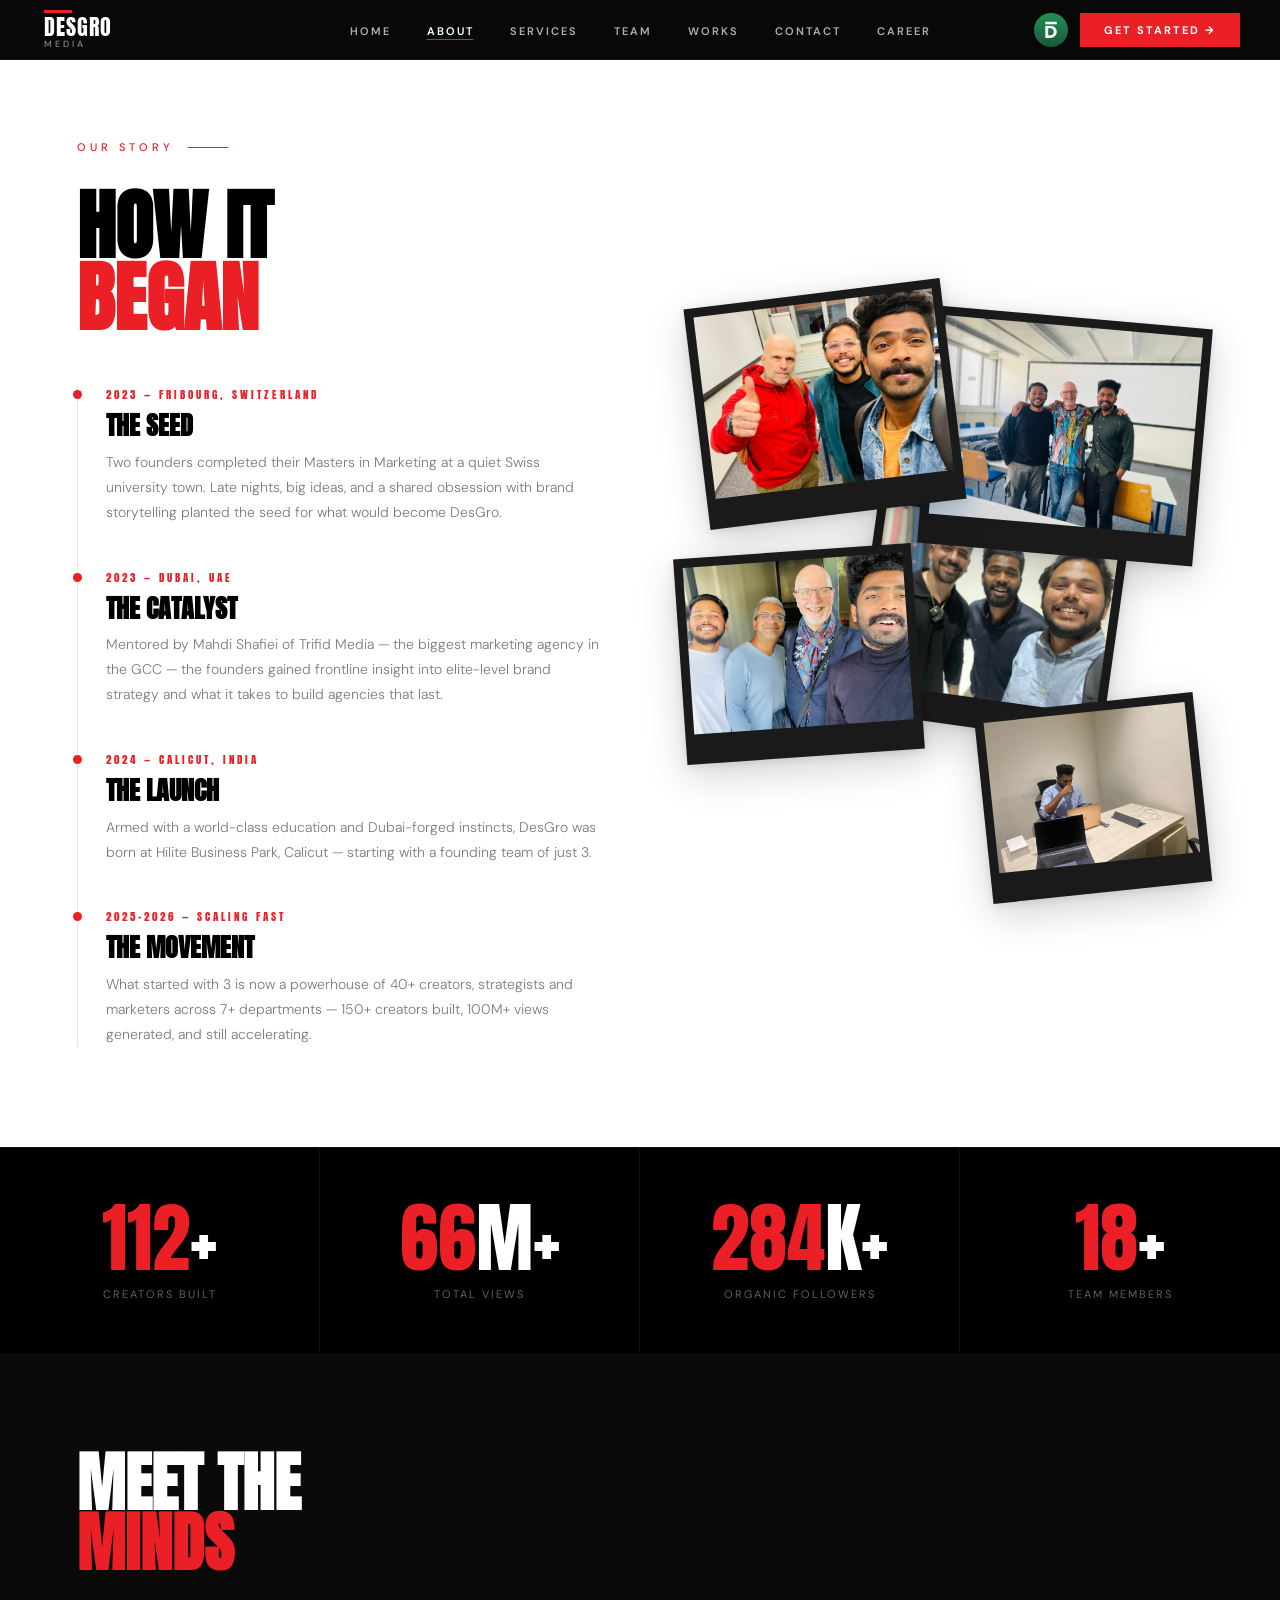
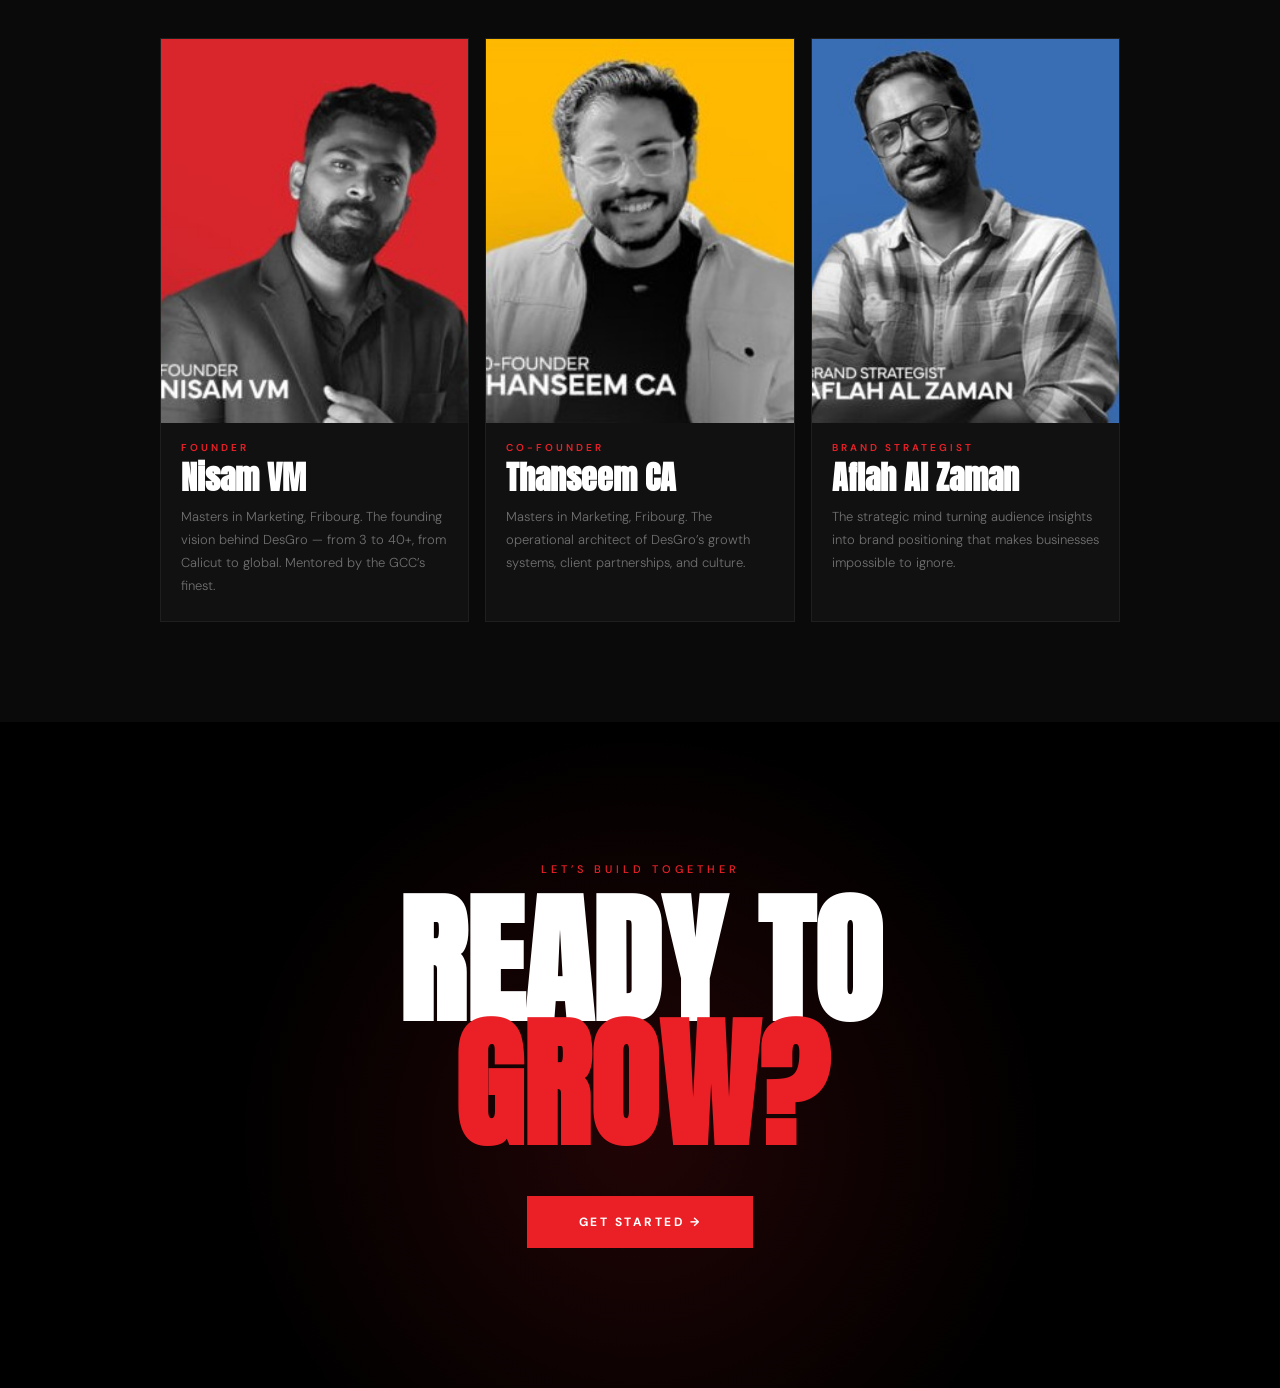
==== about.html @ d34b97e5 "Clean URLs: enable cleanUrls + update all nav links vercel.json: cleanUrls:true so /about, /careers," ====
﻿<!DOCTYPE html>
<html lang="en">
<head>
  <meta charset="UTF-8">
  <meta name="viewport" content="width=device-width, initial-scale=1.0, viewport-fit=cover">
  <meta name="theme-color" content="#000000">
  <title>About &mdash; Desgro Media</title>
  <link rel="icon" type="image/jpeg" href="image assets/desgrologo.jpg">
  <link rel="apple-touch-icon" href="image assets/desgrologo.jpg">
  <meta name="description" content="From a university town in Switzerland to 40+ creatives redefining brands across the globe.">
  <link rel="preload" href="fonts/Anton-Regular.woff2" as="font" type="font/woff2" crossorigin>
  <link rel="stylesheet" href="style.css">
  <style>

    .about-page { overflow-x: hidden; }

    /* ── STORY (first section, white background) ── */
    .ab-story {
      background: #fff;
      padding: calc(var(--nav-h) + 80px) 6% 100px;
      display: grid;
      grid-template-columns: 1fr 1fr;
      gap: 80px;
      align-items: center;
      min-height: 100vh;
    }

    .ab-story-label {
      font-family: var(--font-body); font-size: 11px; font-weight: 500;
      letter-spacing: 4px; color: var(--red); text-transform: uppercase;
      margin-bottom: 36px; display: flex; align-items: center; gap: 14px;
    }
    .ab-story-label::after { content: ''; display: block; width: 40px; height: 1px; background: var(--red); }

    .ab-story-heading {
      font-family: var(--font-display);
      font-size: clamp(44px, 6vw, 84px);
      line-height: 0.94; color: #000;
      margin-bottom: 52px;
    }
    .ab-story-heading em { color: var(--red); font-style: normal; }

    /* Milestones — dark text on white */
    .ab-milestone {
      border-left: 1px solid rgba(0,0,0,0.1);
      padding: 0 0 44px 28px; position: relative;
      opacity: 0; transform: translateX(-30px);
      transition: opacity 0.6s ease, transform 0.6s cubic-bezier(0.16,1,0.3,1);
    }
    .ab-milestone.visible { opacity: 1; transform: translateX(0); }
    .ab-milestone:last-child { padding-bottom: 0; }
    .ab-milestone::before {
      content: ''; position: absolute; left: -5px; top: 4px;
      width: 9px; height: 9px; border-radius: 50%; background: var(--red);
    }
    .ab-milestone-year {
      font-family: var(--font-display); font-size: 11px;
      letter-spacing: 3px; color: var(--red);
      margin-bottom: 8px; display: block;
    }
    .ab-milestone h3 {
      font-family: var(--font-display); font-size: clamp(18px, 2.2vw, 26px);
      color: #000; line-height: 1.1; margin-bottom: 10px;
    }
    .ab-milestone p {
      font-family: var(--font-body); font-size: 14px; font-weight: 300;
      color: rgba(0,0,0,0.52); line-height: 1.78;
    }

    /* Scattered photos — dark frames on white bg */
    .ab-hero-right { position: relative; height: 600px; z-index: 2; }
    .ab-photo {
      position: absolute;
      background: #1a1a1a; /* dark frame — contrasts against white section */
      padding: 9px 9px 30px;
      box-shadow: 0 12px 40px rgba(0,0,0,0.18), 0 2px 8px rgba(0,0,0,0.1);
      opacity: 0; transition: box-shadow 0.4s ease, opacity 0.6s ease; cursor: default;
    }
    .ab-photo.in { opacity: 1; }
    .ab-photo:hover { box-shadow: 0 24px 60px rgba(0,0,0,0.28); z-index: 10 !important; }
    .ab-photo img { display: block; width: 100%; height: 100%; object-fit: cover; }
    .ab-p1 { width: 258px; height: 222px; top: 0;    left: 3%;  rotate: -7deg; z-index: 5; }
    .ab-p2 { width: 276px; height: 238px; top: 4%;  right: 0;  rotate:  5deg; z-index: 4; }
    .ab-p3 { width: 238px; height: 206px; top: 43%; left: 0;   rotate: -4deg; z-index: 6; }
    .ab-p4 { width: 254px; height: 220px; top: 36%; left: 35%; rotate:  8deg; z-index: 3; }
    .ab-p5 { width: 220px; height: 190px; bottom: 0; right: 0;  rotate: -6deg; z-index: 5; }

    /* STATS */
    .ab-stats {
      background: #000; display: grid;
      grid-template-columns: repeat(4, 1fr);
      border-top: 1px solid rgba(255,255,255,0.06);
    }
    .ab-stat {
      padding: 52px 32px; text-align: center;
      border-right: 1px solid rgba(255,255,255,0.06);
      opacity: 0; transform: translateY(24px);
      transition: opacity 0.6s ease, transform 0.6s ease;
    }
    .ab-stat:last-child { border-right: none; }
    .ab-stat.visible { opacity: 1; transform: translateY(0); }
    .ab-stat-num { font-family: var(--font-display); font-size: clamp(48px, 6vw, 80px); line-height: 1; color: var(--white); display: block; }
    .ab-stat-val { color: var(--red); }
    .ab-stat-lbl { display: block; font-family: var(--font-body); font-size: 11px; font-weight: 400; letter-spacing: 2px; color: rgba(255,255,255,0.38); text-transform: uppercase; margin-top: 10px; }

    /* FOUNDERS */
    .ab-founders { background: #0a0a0a; padding: 100px 6%; }
    .ab-section-header {
      display: flex; align-items: flex-start;
      justify-content: flex-start; margin-bottom: 64px;
    }
    .ab-section-label-sm {
      font-family: var(--font-body); font-size: 11px; font-weight: 500;
      letter-spacing: 4px; color: var(--red); text-transform: uppercase;
      display: flex; align-items: center; gap: 14px;
    }
    .ab-section-label-sm::before { content: ''; display: block; width: 36px; height: 1px; background: var(--red); }
    .ab-founders-heading {
      font-family: var(--font-display); font-size: clamp(36px, 5vw, 72px);
      color: var(--white); line-height: 0.95;
      opacity: 0; transform: translateY(30px);
      transition: opacity 0.7s ease, transform 0.7s ease;
    }
    .ab-founders-heading.visible { opacity: 1; transform: translateY(0); }
    .ab-founders-heading em { color: var(--red); font-style: normal; display: block; }

    .ab-founders-grid {
      display: grid;
      grid-template-columns: repeat(3, 1fr);
      gap: 16px;
      max-width: 960px;
      margin: 0 auto;
    }

    .ab-founder {
      background: #111; border: 1px solid rgba(255,255,255,0.06); overflow: hidden;
      opacity: 0; transform: translateY(40px);
      transition: opacity 0.7s ease, transform 0.7s cubic-bezier(0.16,1,0.3,1), border-color 0.3s ease;
    }
    .ab-founder.visible { opacity: 1; transform: translateY(0); }
    .ab-founder:hover { border-color: rgba(235,32,39,0.28); }

    .ab-founder-img { width: 100%; aspect-ratio: 4 / 5; overflow: hidden; }
    .ab-founder-img img {
      width: 100%; height: 100%; object-fit: cover; object-position: center top; display: block;
      transition: transform 0.5s cubic-bezier(0.16,1,0.3,1);
    }
    .ab-founder:hover .ab-founder-img img { transform: scale(1.12); }

    .ab-founder-info { padding: 18px 20px 24px; }
    .ab-founder-role { font-family: var(--font-body); font-size: 10px; font-weight: 600; letter-spacing: 3px; color: var(--red); text-transform: uppercase; display: block; margin-bottom: 8px; }
    .ab-founder-name { font-family: var(--font-display); font-size: clamp(22px, 2.5vw, 32px); color: var(--white); line-height: 1; margin-bottom: 12px; }
    .ab-founder-bio { font-family: var(--font-body); font-size: 13px; font-weight: 300; color: rgba(255,255,255,0.4); line-height: 1.75; }

    /* CTA */
    .ab-cta { background: #000; padding: 140px 6%; text-align: center; position: relative; overflow: hidden; }
    .ab-cta::before {
      content: ''; position: absolute; bottom: -30%; left: 50%;
      transform: translateX(-50%); width: 80vw; height: 80vw;
      max-width: 900px; max-height: 900px; border-radius: 50%;
      background: radial-gradient(circle, rgba(235,32,39,0.14) 0%, transparent 65%);
      pointer-events: none;
    }
    .ab-cta-lbl { font-family: var(--font-body); font-size: 11px; font-weight: 500; letter-spacing: 4px; color: var(--red); text-transform: uppercase; margin-bottom: 24px; opacity: 0; transition: opacity 0.7s ease; }
    .ab-cta-lbl.visible { opacity: 1; }
    .ab-cta-title { font-family: var(--font-display); font-size: clamp(56px, 11vw, 150px); line-height: 0.88; color: var(--white); position: relative; z-index: 1; margin-bottom: 48px; opacity: 0; transform: translateY(50px); transition: opacity 0.8s ease 0.15s, transform 0.8s cubic-bezier(0.16,1,0.3,1) 0.15s; }
    .ab-cta-title.visible { opacity: 1; transform: translateY(0); }
    .ab-cta-title em { color: var(--red); font-style: normal; display: block; }
    .ab-cta-btn { display: inline-block; background: var(--red); color: var(--white); font-family: var(--font-body); font-size: 12px; font-weight: 700; letter-spacing: 2.5px; text-transform: uppercase; text-decoration: none; padding: 18px 52px; position: relative; z-index: 1; opacity: 0; transform: translateY(20px); transition: opacity 0.7s ease 0.35s, transform 0.7s ease 0.35s, background 0.2s; }
    .ab-cta-btn.visible { opacity: 1; transform: translateY(0); }
    .ab-cta-btn:hover { background: #c0181e; }

    /* RESPONSIVE */
    @media (max-width: 900px) {
      /* Story stacks: milestones on top, photos below */
      .ab-story { grid-template-columns: 1fr; gap: 52px; padding-top: calc(var(--nav-h) + 48px); padding-bottom: 72px; }
      .ab-hero-right { height: 340px; }
      .ab-p1 { width: 160px; height: 138px; }
      .ab-p2 { width: 170px; height: 150px; }
      .ab-p3 { width: 148px; height: 128px; }
      .ab-p4 { width: 162px; height: 140px; }
      .ab-p5 { width: 140px; height: 122px; }
      .ab-stats { grid-template-columns: repeat(2, 1fr); }
      .ab-stat:nth-child(2), .ab-stat:nth-child(4) { border-right: none; }
      .ab-founders-grid { grid-template-columns: 1fr 1fr; max-width: 100%; }
      .ab-section-header { flex-direction: column; align-items: flex-start; gap: 20px; }
      .ab-stat { padding: 36px 20px; }
      .ab-founders { padding: 72px 5%; }
    }
    @media (max-width: 600px) {
      .ab-hero-right { height: 230px; }
      .ab-p1 { width: 116px; height: 100px; top: 0;    left: 4%;  }
      .ab-p2 { width: 126px; height: 110px; top: 5%;   right: 2%; }
      .ab-p3 { width: 108px; height: 94px;  top: 42%;  left: 0;   }
      .ab-p4 { width: 118px; height: 102px; top: 38%;  left: 34%; }
      .ab-p5 { width: 100px; height: 88px;  bottom: 0; right: 1%; }
      .ab-founders-grid { grid-template-columns: 1fr; }
      .ab-stats { grid-template-columns: 1fr 1fr; }
      .ab-cta-title { font-size: clamp(44px, 14vw, 80px); }
    }
    @media (max-width: 380px) {
      .ab-hero-right { height: 200px; }
      .ab-p1 { width: 100px; height: 86px; }
      .ab-p2 { width: 108px; height: 94px; }
      .ab-p3 { width: 94px;  height: 82px; }
      .ab-p4 { width: 102px; height: 88px; }
      .ab-p5 { width: 88px;  height: 76px; }
    }

  </style>
</head>
<body class="about-page">

  <!-- NAV -->
  <nav id="navbar">
    <div class="nav-logo" style="cursor:pointer;" onclick="window.location.href=window.location.origin+'/'">
      <div class="logo-mark">
        <div class="logo-bar"></div>
        <span class="logo-text-desgro">DESGRO</span>
        <span class="logo-text-media">MEDIA</span>
      </div>
    </div>
    <ul class="nav-links">
      <li><a href="/">HOME</a></li>
      <li><a href="/about" class="nav-active">ABOUT</a></li>
      <li><a href="/#services">SERVICES</a></li>
      <li><a href="/#team">TEAM</a></li>
      <li><a href="/#works">WORKS</a></li>
      <li><a href="/#contact">CONTACT</a></li>
      <li><a href="/careers">CAREER</a></li>
    </ul>
    <div class="nav-right">
      <a href="https://www.instagram.com/demand.school?utm_source=ig_web_button_share_sheet&igsh=ZDNlZDc0MzIxNw==" target="_blank" rel="noopener" class="nav-circle-btn" aria-label="Demand School">
        <img src="image assets/demandlogo.jpg" alt="Demand School">
      </a>
      <a href="https://erp.desgromedia.com/apply/" class="btn-get-started" target="_blank" rel="noopener">GET STARTED &rarr;</a>
      <button class="nav-hamburger" id="navHamburger" aria-label="Open menu">
        <span></span><span></span><span></span>
      </button>
    </div>
  </nav>

  <div class="mobile-nav" id="mobileNav" aria-hidden="true">
    <button class="mobile-nav-close" id="mobileNavClose" aria-label="Close menu"></button>
    <ul>
      <li><a href="/">HOME</a></li>
      <li><a href="/about">ABOUT</a></li>
      <li><a href="/#services">SERVICES</a></li>
      <li><a href="/#team">TEAM</a></li>
      <li><a href="/#works">WORKS</a></li>
      <li><a href="/#contact">CONTACT</a></li>
      <li><a href="/careers">CAREER</a></li>
    </ul>
    <a href="https://erp.desgromedia.com/apply/" class="btn-get-started mobile-nav-cta" target="_blank" rel="noopener">GET STARTED &rarr;</a>
  </div>

  <!-- STORY TIMELINE (first section) -->
  <section class="ab-story">
    <!-- LEFT: timeline milestones -->
    <div class="ab-story-left">
      <div class="ab-story-label">Our Story</div>
      <h2 class="ab-story-heading">HOW IT<br><em>BEGAN</em></h2>
      <div class="ab-milestone" data-reveal>
        <span class="ab-milestone-year">2023 &mdash; FRIBOURG, SWITZERLAND</span>
        <h3>THE SEED</h3>
        <p>Two founders completed their Masters in Marketing at a quiet Swiss university town. Late nights, big ideas, and a shared obsession with brand storytelling planted the seed for what would become DesGro.</p>
      </div>
      <div class="ab-milestone" data-reveal data-delay="120">
        <span class="ab-milestone-year">2023 &mdash; DUBAI, UAE</span>
        <h3>THE CATALYST</h3>
        <p>Mentored by Mahdi Shafiei of Trifid Media &mdash; the biggest marketing agency in the GCC &mdash; the founders gained frontline insight into elite-level brand strategy and what it takes to build agencies that last.</p>
      </div>
      <div class="ab-milestone" data-reveal data-delay="240">
        <span class="ab-milestone-year">2024 &mdash; CALICUT, INDIA</span>
        <h3>THE LAUNCH</h3>
        <p>Armed with a world-class education and Dubai-forged instincts, DesGro was born at Hilite Business Park, Calicut &mdash; starting with a founding team of just 3.</p>
      </div>
      <div class="ab-milestone" data-reveal data-delay="360">
        <span class="ab-milestone-year">2025&ndash;2026 &mdash; SCALING FAST</span>
        <h3>THE MOVEMENT</h3>
        <p>What started with 3 is now a powerhouse of 40+ creators, strategists and marketers across 7+ departments &mdash; 150+ creators built, 100M+ views generated, and still accelerating.</p>
      </div>
    </div>

    <!-- RIGHT: scattered polaroid photos -->
    <div class="ab-hero-right">
      <div class="ab-photo ab-p1"><img src="image assets/about1.jpg" alt="" loading="eager"></div>
      <div class="ab-photo ab-p2"><img src="image assets/about2.jpg" alt="" loading="eager"></div>
      <div class="ab-photo ab-p3"><img src="image assets/about3.jpg" alt="" loading="eager"></div>
      <div class="ab-photo ab-p4"><img src="image assets/about4.jpg" alt="" loading="eager"></div>
      <div class="ab-photo ab-p5"><img src="image assets/about5.jpg" alt="" loading="eager"></div>
    </div>
  </section>

  <!-- STATS -->
  <div class="ab-stats">
    <div class="ab-stat" data-stat data-val="150" data-suf="+" data-lbl="Creators Built" data-delay="0"></div>
    <div class="ab-stat" data-stat data-val="100" data-suf="M+" data-lbl="Total Views" data-delay="100"></div>
    <div class="ab-stat" data-stat data-val="500" data-suf="K+" data-lbl="Organic Followers" data-delay="200"></div>
    <div class="ab-stat" data-stat data-val="40" data-suf="+" data-lbl="Team Members" data-delay="300"></div>
  </div>

  <!-- FOUNDERS -->
  <section class="ab-founders">
    <div class="ab-section-header">
      <h2 class="ab-founders-heading" data-reveal>MEET THE<br><em>MINDS</em></h2>
    </div>
    <div class="ab-founders-grid">
      <div class="ab-founder" data-reveal data-delay="0">
        <div class="ab-founder-img">
          <img src="image assets/3..jpg" alt="Nisam VM" loading="lazy" decoding="async">
        </div>
        <div class="ab-founder-info">
          <span class="ab-founder-role">Founder</span>
          <h3 class="ab-founder-name">Nisam VM</h3>
          <p class="ab-founder-bio">Masters in Marketing, Fribourg. The founding vision behind DesGro &mdash; from 3 to 40+, from Calicut to global. Mentored by the GCC&rsquo;s finest.</p>
        </div>
      </div>
      <div class="ab-founder" data-reveal data-delay="150">
        <div class="ab-founder-img">
          <img src="image assets/2.jpg" alt="Thanseem CA" loading="lazy" decoding="async">
        </div>
        <div class="ab-founder-info">
          <span class="ab-founder-role">Co-Founder</span>
          <h3 class="ab-founder-name">Thanseem CA</h3>
          <p class="ab-founder-bio">Masters in Marketing, Fribourg. The operational architect of DesGro&rsquo;s growth systems, client partnerships, and culture.</p>
        </div>
      </div>
      <div class="ab-founder" data-reveal data-delay="300">
        <div class="ab-founder-img">
          <img src="image assets/4th.jpg" alt="Aflah Al Zaman" loading="lazy" decoding="async">
        </div>
        <div class="ab-founder-info">
          <span class="ab-founder-role">Brand Strategist</span>
          <h3 class="ab-founder-name">Aflah Al Zaman</h3>
          <p class="ab-founder-bio">The strategic mind turning audience insights into brand positioning that makes businesses impossible to ignore.</p>
        </div>
      </div>
    </div>
  </section>

  <!-- CTA -->
  <section class="ab-cta">
    <p class="ab-cta-lbl" data-reveal>Let&rsquo;s Build Together</p>
    <h2 class="ab-cta-title" data-reveal>READY TO<br><em>GROW?</em></h2>
    <a href="https://erp.desgromedia.com/apply/" class="ab-cta-btn" data-reveal target="_blank" rel="noopener">Get Started &rarr;</a>
  </section>

  <!-- BACK TO TOP -->
  <button id="backToTop" class="back-to-top" aria-label="Back to top">
    <svg width="20" height="20" viewBox="0 0 24 24" fill="none" stroke="currentColor" stroke-width="2.5" stroke-linecap="round" stroke-linejoin="round"><polyline points="18 15 12 9 6 15"/></svg>
  </button>

  <script>
  (function() {

    /* NAV hamburger */
    const hamburger = document.getElementById('navHamburger');
    const mobileNav = document.getElementById('mobileNav');
    const closeBtn  = document.getElementById('mobileNavClose');
    if (hamburger && mobileNav) {
      hamburger.addEventListener('click', () => {
        const open = mobileNav.classList.toggle('open');
        hamburger.classList.toggle('active', open);
        mobileNav.setAttribute('aria-hidden', String(!open));
      });
      closeBtn && closeBtn.addEventListener('click', () => {
        mobileNav.classList.remove('open');
        hamburger.classList.remove('active');
        mobileNav.setAttribute('aria-hidden', 'true');
      });
      mobileNav.querySelectorAll('a').forEach(a =>
        a.addEventListener('click', () => {
          mobileNav.classList.remove('open');
          hamburger.classList.remove('active');
          mobileNav.setAttribute('aria-hidden', 'true');
        })
      );
    }

    /* Photos entrance — stagger in on page load */
    setTimeout(() => {
      document.querySelectorAll('.ab-photo').forEach((p, i) =>
        setTimeout(() => p.classList.add('in'), 200 + i * 110)
      );
    }, 100);

    /* Photo hover tilt */
    document.querySelectorAll('.ab-photo').forEach(photo => {
      photo.addEventListener('mousemove', e => {
        const r = photo.getBoundingClientRect();
        const x = (e.clientX - r.left) / r.width  - 0.5;
        const y = (e.clientY - r.top)  / r.height - 0.5;
        photo.style.transform = 'perspective(600px) rotateY(' + (x*14) + 'deg) rotateX(' + (-y*10) + 'deg) scale(1.04)';
      });
      photo.addEventListener('mouseleave', () => { photo.style.transform = ''; });
    });

    /* Reveal observer */
    function reveal(selector, opts) {
      const els = document.querySelectorAll(selector);
      if (!els.length) return;
      const io = new IntersectionObserver(entries => {
        entries.forEach(e => {
          const d = parseInt(e.target.dataset.delay || '0', 10);
          if (e.isIntersecting) setTimeout(() => e.target.classList.add('visible'), d);
          else e.target.classList.remove('visible');
        });
      }, opts || { threshold: 0.15 });
      els.forEach(el => io.observe(el));
    }
    reveal('[data-reveal]',        { threshold: 0.15 });
    reveal('.ab-milestone',        { threshold: 0.2  });
    reveal('.ab-founders-heading', { threshold: 0.2  });
    reveal('.ab-founder',          { threshold: 0.1  });
    reveal('.ab-cta-lbl',          { threshold: 0.2  });
    reveal('.ab-cta-title',        { threshold: 0.15 });
    reveal('.ab-cta-btn',          { threshold: 0.1  });

    /* Stat counters */
    const stats = document.querySelectorAll('[data-stat]');
    stats.forEach(function(s) {
      var val = s.dataset.val, suf = s.dataset.suf || '', lbl = s.dataset.lbl || '';
      s.innerHTML =
        '<span class="ab-stat-num"><span class="ab-stat-val" data-target="' + val + '">0</span>' + suf + '</span>' +
        '<span class="ab-stat-lbl">' + lbl + '</span>';
    });
    function counter(el) {
      var target = parseInt(el.dataset.target, 10);
      var dur = 1600, start = performance.now();
      (function tick(now) {
        var p = Math.min(1, (now - start) / dur);
        el.textContent = Math.floor((1 - Math.pow(1 - p, 3)) * target);
        if (p < 1) requestAnimationFrame(tick);
        else el.textContent = target;
      })(start);
    }
    var statIO = new IntersectionObserver(function(entries) {
      entries.forEach(function(e) {
        var d = parseInt(e.target.dataset.delay || '0', 10);
        if (e.isIntersecting) {
          setTimeout(function() {
            e.target.classList.add('visible');
            var n = e.target.querySelector('.ab-stat-val');
            if (n) counter(n);
          }, d);
        } else {
          e.target.classList.remove('visible');
          var n = e.target.querySelector('.ab-stat-val');
          if (n) n.textContent = '0';
        }
      });
    }, { threshold: 0.25 });
    stats.forEach(function(s) { statIO.observe(s); });

    /* Nav scroll */
    var navbar = document.getElementById('navbar');
    if (navbar) {
      window.addEventListener('scroll', function() {
        navbar.style.background = window.scrollY > 20 ? 'rgba(0,0,0,0.99)' : 'rgba(0,0,0,0.97)';
      }, { passive: true });
    }

    /* Back to top */
    var btn = document.getElementById('backToTop');
    if (btn) {
      window.addEventListener('scroll', function() {
        btn.classList.toggle('visible', window.scrollY > 500);
      }, { passive: true });
      btn.addEventListener('click', function() { window.scrollTo({ top: 0, behavior: 'smooth' }); });
    }

  })();
  </script>

</body>
</html>
---- style.css ----
/* ============================================================
   DESGRO MEDIA — style.css
   ============================================================ */

/* ── Local Font Faces ── */

/* Anton — heavy condensed display headings */
@font-face {
  font-family: 'Anton';
  font-style: normal;
  font-weight: 400;
  font-display: block;
  src: url('fonts/Anton-Regular.woff2') format('woff2');
}

/* DM Sans — body, nav, labels, services */
@font-face { font-family:'DM Sans'; font-style:normal; font-weight:300; font-display:swap; src:url('fonts/DMSans-300.ttf') format('truetype'); }
@font-face { font-family:'DM Sans'; font-style:normal; font-weight:400; font-display:swap; src:url('fonts/DMSans-400.ttf') format('truetype'); }
@font-face { font-family:'DM Sans'; font-style:normal; font-weight:500; font-display:swap; src:url('fonts/DMSans-500.ttf') format('truetype'); }
@font-face { font-family:'DM Sans'; font-style:normal; font-weight:600; font-display:swap; src:url('fonts/DMSans-600.ttf') format('truetype'); }
@font-face { font-family:'DM Sans'; font-style:normal; font-weight:700; font-display:swap; src:url('fonts/DMSans-700.ttf') format('truetype'); }
@font-face { font-family:'DM Sans'; font-style:italic; font-weight:400; font-display:swap; src:url('fonts/DMSans-Italic-400.ttf') format('truetype'); }

/* ── Reset & Base ── */
*, *::before, *::after { margin:0; padding:0; box-sizing:border-box; }

:root {
  --red:   #eb2027;
  --black: #000000;
  --white: #ffffff;
  --grey:  #888888;
  --nav-h: 60px;
  --font-display: 'Anton', sans-serif;
  --font-body:    'DM Sans', sans-serif;
}

html { scroll-behavior: smooth; -webkit-text-size-adjust: 100%; overflow-x: hidden; }

/* Remove 300ms tap delay on all interactive elements */
a, button, [role="button"], input, textarea, select,
.service-item, .sd-svc-item, .pers-card, .works-card,
.works-card-link, .nav-hamburger, .mobile-nav-close {
  touch-action: manipulation;
}

/* Minimum touch target size (44px) for small interactive elements */
.nav-hamburger { min-width: 44px; min-height: 44px; align-items: center; }
.mobile-nav-close { min-width: 44px; min-height: 44px; display: flex; align-items: center; justify-content: center; }
.service-item, .sd-svc-item { min-height: 48px; }

body {
  background: var(--black);
  color: var(--white);
  font-family: var(--font-body);
  -webkit-font-smoothing: antialiased;
  -moz-osx-font-smoothing: grayscale;
  overflow-x: hidden;
  max-width: 100%;
}

/* ============================================================
   NAVIGATION
   ============================================================ */
#navbar {
  position: fixed;
  top: 0; left: 0; right: 0;
  z-index: 1000;
  display: flex;
  align-items: center;
  justify-content: space-between;
  padding: 0 40px;
  height: var(--nav-h);
  background: rgba(0,0,0,0.97);
  border-bottom: 1px solid rgba(255,255,255,0.06);
  backdrop-filter: blur(10px);
  -webkit-backdrop-filter: blur(10px);
}

.nav-logo { display: flex; align-items: center; }

.logo-mark {
  display: flex;
  flex-direction: column;
  line-height: 1;
  position: relative;
  padding-left: 4px;
}

.logo-bar {
  width: 28px;
  height: 3px;
  background: var(--red);
  margin-bottom: 3px;
}

.logo-text-desgro {
  font-family: var(--font-display);
  font-weight: 400;
  font-size: 22px;
  letter-spacing: 1px;
  color: var(--white);
  line-height: 1;
}

.logo-text-media {
  font-family: var(--font-body);
  font-weight: 500;
  font-size: 9px;
  letter-spacing: 3px;
  color: var(--grey);
  line-height: 1;
  margin-top: 2px;
  text-transform: uppercase;
}

.nav-links {
  display: flex;
  gap: 36px;
  list-style: none;
  position: absolute;
  left: 50%;
  transform: translateX(-50%);
}

.nav-right {
  display: flex;
  align-items: center;
  gap: 12px;
  margin-left: auto;
}

.nav-links a {
  color: rgba(255,255,255,0.68);
  text-decoration: none;
  font-family: var(--font-body);
  font-size: 11px;
  font-weight: 600;
  letter-spacing: 2px;
  transition: color 0.2s;
  text-transform: uppercase;
}

.nav-links a:hover,
.nav-links a.nav-active { color: var(--white); }

.nav-links a.nav-active {
  text-decoration: underline;
  text-underline-offset: 4px;
  text-decoration-color: var(--red);
}

.nav-circle-btn {
  width: 34px;
  height: 34px;
  border-radius: 50%;
  overflow: hidden;
  display: flex;
  align-items: center;
  justify-content: center;
  flex-shrink: 0;
  transition: transform 0.2s ease, box-shadow 0.2s ease;
}
.nav-circle-btn img {
  width: 100%;
  height: 100%;
  object-fit: cover;
  display: block;
}
.nav-circle-btn:hover {
  transform: scale(1.1);
  box-shadow: 0 0 0 2px rgba(255,255,255,0.25);
}


.btn-get-started {
  background: var(--red);
  color: var(--white);
  text-decoration: none;
  font-family: var(--font-body);
  font-size: 11px;
  font-weight: 700;
  letter-spacing: 2px;
  padding: 10px 24px;
  border: none;
  cursor: pointer;
  transition: background 0.2s, transform 0.15s;
  white-space: nowrap;
  text-transform: uppercase;
}

.btn-get-started:hover {
  background: #c0181e;
  transform: translateY(-1px);
}

/* ── Hamburger Button ── */
.nav-hamburger {
  display: none;
  flex-direction: column;
  justify-content: center;
  align-items: center;
  gap: 5px;
  width: 44px;
  height: 44px;
  background: none;
  border: 1px solid rgba(255,255,255,0.22);
  border-radius: 10px;
  cursor: pointer;
  padding: 0;
  transition: border-color 0.25s, background 0.25s;
  -webkit-tap-highlight-color: transparent;
}
/* hover only on real pointer devices */
@media (hover: hover) {
  .nav-hamburger:hover {
    border-color: rgba(255,255,255,0.5);
    background: rgba(255,255,255,0.05);
  }
}
.nav-hamburger:active {
  border-color: rgba(255,255,255,0.45);
  background: rgba(255,255,255,0.04);
}

.nav-hamburger span {
  display: block;
  height: 2px;
  background: var(--white);
  border-radius: 2px;
  transition: transform 0.35s cubic-bezier(0.16,1,0.3,1), opacity 0.25s ease, width 0.25s ease;
  transform-origin: center;
}
.nav-hamburger span:nth-child(1) { width: 20px; }
.nav-hamburger span:nth-child(2) { width: 15px; }
.nav-hamburger span:nth-child(3) { width: 10px; }

.nav-hamburger.active { border-color: var(--red); background: rgba(235,32,39,0.08); }
.nav-hamburger.active span:nth-child(1) { width: 18px; transform: translateY(7px) rotate(45deg); }
.nav-hamburger.active span:nth-child(2) { opacity: 0; transform: scaleX(0); }
.nav-hamburger.active span:nth-child(3) { width: 18px; transform: translateY(-7px) rotate(-45deg); }

/* ── Mobile Nav Overlay — z-index ABOVE navbar (1000) ── */
.mobile-nav {
  position: fixed;
  inset: 0;
  z-index: 1001;
  background: rgba(0,0,0,0.97);
  backdrop-filter: blur(12px);
  -webkit-backdrop-filter: blur(12px);
  display: flex;
  flex-direction: column;
  align-items: center;
  justify-content: center;
  gap: 40px;
  opacity: 0;
  pointer-events: none;
  transition: opacity 0.35s ease;
}

.mobile-nav.open {
  opacity: 1;
  pointer-events: all;
}

.mobile-nav ul {
  list-style: none;
  display: flex;
  flex-direction: column;
  align-items: center;
  gap: 28px;
}

.mobile-nav ul a {
  font-family: var(--font-display);
  font-size: clamp(32px, 10vw, 44px);
  color: rgba(255,255,255,0.85);
  text-decoration: none;
  letter-spacing: 2px;
  transition: color 0.2s;
  -webkit-tap-highlight-color: transparent;
}
@media (hover: hover) {
  .mobile-nav ul a:hover { color: var(--red); }
}
.mobile-nav ul a:active { color: var(--red); }

/* ── Close button ── */
.mobile-nav-close {
  position: absolute;
  top: 14px;
  right: 16px;
  width: 44px;
  height: 44px;
  background: rgba(255,255,255,0.06);
  border: 1px solid rgba(255,255,255,0.15);
  border-radius: 10px;
  cursor: pointer;
  -webkit-tap-highlight-color: transparent;
  transition: background 0.2s, border-color 0.2s;
}
/* X drawn with pseudo-elements, explicitly centred */
.mobile-nav-close::before,
.mobile-nav-close::after {
  content: '';
  position: absolute;
  top: 50%;
  left: 50%;
  width: 18px;
  height: 2px;
  background: rgba(255,255,255,0.75);
  border-radius: 2px;
}
.mobile-nav-close::before { transform: translate(-50%, -50%) rotate(45deg); }
.mobile-nav-close::after  { transform: translate(-50%, -50%) rotate(-45deg); }

.mobile-nav-close:active {
  background: rgba(235,32,39,0.18);
  border-color: var(--red);
}
@media (hover: hover) {
  .mobile-nav-close:hover {
    background: rgba(235,32,39,0.12);
    border-color: var(--red);
  }
}

.mobile-nav-cta {
  font-size: 13px !important;
  padding: 14px 32px !important;
}

/* ============================================================
   HERO SECTION
   ============================================================ */
.hero-section {
  min-height: 100vh;
  padding-top: var(--nav-h);
  background: #000000;
  display: flex;
  flex-direction: column;
  position: relative;
}

/* ── Hero Intro Wrap ── */
.hero-intro-wrap {
  position: relative;
  min-height: calc(100vh - var(--nav-h));
  display: flex;
  flex-direction: column;
  align-items: center;
  justify-content: center;
  background: transparent;
  overflow: hidden;
}

/* ── 3D Glass Asterisks — WebGL canvases (Three.js) ── */
.ast-canvas {
  position: absolute;
  top: 0; left: 0;
  width: 100%;
  height: 100%;
  pointer-events: none;
  opacity: 0;
  transition: opacity 1.4s ease;
  /* Dark shadow — gives depth and separation from red background */
  filter: drop-shadow(0 0 28px rgba(0, 0, 0, 0.75))
          drop-shadow(0 0 56px rgba(0, 0, 0, 0.40));
}

.ast-canvas.ast-back  { z-index: 3; }   /* behind title (z-index 10) */
.ast-canvas.ast-front { z-index: 15; }  /* in front of title */
.ast-canvas.ast-visible { opacity: 1; }

.hero-top-labels { display: none; }

.hero-label-left,
.hero-label-right {
  font-family: var(--font-body);
  font-size: 10px;
  font-weight: 600;
  letter-spacing: 2.5px;
  color: rgba(255,255,255,0.55);
  text-transform: uppercase;
}

/* ── Giant Title ── */
.hero-title-block {
  padding: 0;
  text-align: center;
  position: relative;
  z-index: 10;
  pointer-events: none;
}

.hero-title-desgro {
  font-family: var(--font-display);
  font-weight: 400;
  font-size: clamp(90px, 20vw, 290px);
  line-height: 1;
  color: var(--white);
  letter-spacing: -1px;
  text-transform: uppercase;
  margin-bottom: 0;
  text-shadow:
    0 4px 0   rgba(0,0,0,0.20),
    0 8px 0   rgba(0,0,0,0.10),
    0 12px 32px rgba(0,0,0,0.35),
    0 24px 64px rgba(0,0,0,0.18);
}

.hero-subtitle-row {
  display: flex;
  align-items: flex-end;
  justify-content: center;
}

.hero-title-media {
  font-family: var(--font-display);
  font-weight: 400;
  font-size: clamp(55px, 11.2vw, 160px);
  line-height: 1;
  color: var(--red);
  letter-spacing: -1px;
  text-transform: uppercase;
  text-shadow:
    0 2px 0   rgba(0,0,0,0.18),
    0 6px 24px rgba(0,0,0,0.28),
    0 16px 48px rgba(0,0,0,0.14);
}

.hero-tagline {
  text-align: right;
  padding-bottom: 10px;
  padding-right: 8px;
}

.hero-tagline p {
  font-family: var(--font-body);
  font-size: 10px;
  font-weight: 600;
  letter-spacing: 2.5px;
  color: rgba(0,0,0,0.50);
  line-height: 2.1;
  text-transform: uppercase;
}

/* ── Video Section — hidden per design decision ── */
.video-section {
  display: none;
  width: 100%;
  position: relative;
  margin-top: 0;
  background: linear-gradient(to bottom, #5a0006 0%, #000 80px);
}

.video-label {
  position: absolute;
  top: 16px;
  left: 24px;
  z-index: 10;
  display: flex;
  align-items: center;
  gap: 10px;
  font-family: var(--font-body);
  font-size: 10px;
  font-weight: 600;
  letter-spacing: 2px;
  color: rgba(255,255,255,0.65);
  text-transform: uppercase;
}

.video-line {
  width: 26px;
  height: 2px;
  background: rgba(255,255,255,0.45);
}

.video-play-text {
  position: absolute;
  top: 16px;
  right: 24px;
  z-index: 10;
  font-family: var(--font-body);
  font-size: 10px;
  font-weight: 600;
  letter-spacing: 3px;
  color: rgba(255,255,255,0.55);
  text-transform: uppercase;
}

.video-wrapper {
  width: 100%;
  height: 380px;
  position: relative;
  overflow: hidden;
  cursor: pointer;
  background: #060614;
}

.video-wrapper video {
  width: 100%;
  height: 100%;
  object-fit: cover;
  display: block;
  transition: transform 0.5s ease;
}

.video-wrapper:hover video { transform: scale(1.015); }

.video-overlay {
  position: absolute;
  inset: 0;
  display: flex;
  align-items: center;
  justify-content: center;
  background: rgba(0,0,0,0.08);
  cursor: pointer;
  transition: background 0.3s;
}

.video-overlay:hover {
  background: rgba(0,0,0,0.22);
}

.play-btn {
  background: none;
  border: none;
  cursor: pointer;
  width: 72px;
  height: 72px;
  padding: 0;
  transition: transform 0.2s, opacity 0.3s;
}

.play-btn:hover { transform: scale(1.15); }
.play-btn svg { width: 100%; height: 100%; filter: drop-shadow(0 2px 16px rgba(235,32,39,0.55)); }
.video-overlay.playing .play-btn { opacity: 0; }

/* ── Bottom Row (About + Services) ── */
.hero-bottom-row {
  display: grid;
  grid-template-columns: 1fr 1fr;
  gap: 0;
  background: var(--red);
  padding: 44px 48px 52px;
  align-items: start;
}

.about-text { max-width: 380px; }

.hero-bottom-row--full {
  grid-template-columns: 1fr;
  justify-items: center;
}

.hero-bottom-row--full .about-text {
  max-width: 640px;
  text-align: center;
}

.about-text p {
  font-family: var(--font-body);
  font-size: 13px;
  font-weight: 400;
  line-height: 2.0;
  color: rgba(255,255,255,0.80);
}

.about-highlight { color: #ffffff; font-weight: 700; }

.services-list {
  display: flex;
  flex-direction: column;
  padding-left: 40px;
}

.service-item {
  display: flex;
  align-items: center;
  gap: 14px;
  border-bottom: 1px solid rgba(0,0,0,0.08);
  padding: 15px 0;
  cursor: pointer;
  transition: background 0.15s;
}

.service-item:first-child { border-top: 1px solid rgba(0,0,0,0.08); }
.service-item:hover { background: rgba(235,32,39,0.03); padding-left: 6px; transition: padding 0.2s; }

.service-num {
  font-family: var(--font-body);
  font-size: 10px;
  font-weight: 500;
  letter-spacing: 1px;
  color: rgba(0,0,0,0.28);
  min-width: 22px;
}

.service-name {
  flex: 1;
  font-family: var(--font-body);
  font-size: 12px;
  font-weight: 600;
  letter-spacing: 2px;
  color: rgba(0,0,0,0.72);
  text-transform: uppercase;
}

.service-arrow {
  font-size: 16px;
  color: rgba(0,0,0,0.35);
  transition: transform 0.2s, color 0.2s;
}

.service-item:hover .service-arrow {
  transform: translateX(5px);
  color: var(--red);
}

/* ============================================================
   PERSONALITIES SECTION
   ============================================================ */
.pers-section {
  background: #0a0a0a;
  padding: 100px 0 120px;
  border-top: 1px solid rgba(255,255,255,0.06);
  contain: layout style;
}

.pers-header {
  padding: 0 48px;
  margin-bottom: 72px;
}

.pers-eyebrow {
  display: flex;
  align-items: center;
  gap: 12px;
  font-family: var(--font-body);
  font-size: 10px;
  font-weight: 600;
  letter-spacing: 3.5px;
  color: rgba(255,255,255,0.50);
  text-transform: uppercase;
  margin-bottom: 20px;
}

.pers-eyebrow-line {
  width: 28px;
  height: 2px;
  background: var(--red);
  flex-shrink: 0;
}

.pers-title {
  font-family: var(--font-display);
  font-weight: 900;
  font-size: clamp(52px, 9vw, 130px);
  line-height: 0.95;
  color: var(--white);
  text-transform: uppercase;
  letter-spacing: -2px;
}

/* ── Video reel row (marquee container) ── */
.pers-reel-row {
  display: flex;
  overflow: hidden;
  position: relative;
  /* extra top padding so --up cards (-40px margin) aren't clipped */
  padding: 60px 0 24px;
}

/* left/right fade edges */
.pers-reel-row::before,
.pers-reel-row::after {
  content: '';
  position: absolute;
  top: 0; bottom: 0;
  width: 120px;
  z-index: 2;
  pointer-events: none;
}
.pers-reel-row::before {
  left: 0;
  background: linear-gradient(to right, #0a0a0a 20%, transparent);
}
.pers-reel-row::after {
  right: 0;
  background: linear-gradient(to left, #0a0a0a 20%, transparent);
}

/* ── Marquee track ── */
.pers-reel-track {
  display: flex;
  gap: 20px;
  flex-shrink: 0;
  align-items: flex-start;
  padding-right: 20px;
  animation: pers-marquee 36s linear infinite;
  will-change: transform;
  -webkit-backface-visibility: hidden;
  backface-visibility: hidden;
  transform: translateZ(0); /* force GPU layer on Safari */
}

/* pause on hover anywhere in the row */
.pers-reel-row:hover .pers-reel-track {
  animation-play-state: paused;
}

@keyframes pers-marquee {
  0%   { transform: translateX(0); }
  100% { transform: translateX(-100%); }
  /* -100% = exactly this track's own width (incl. padding-right),
     so the cloned track starts exactly where this one began → seamless */
}

.pers-card {
  flex: 0 0 260px;
  aspect-ratio: 9 / 16;
  border-radius: 16px;
  overflow: hidden;
  position: relative;
  background: #111;
  cursor: pointer;
  text-decoration: none;
  transform-style: preserve-3d;
  transform: perspective(800px) rotateX(0deg) rotateY(0deg) translateZ(0px);
  transition: transform 0.65s cubic-bezier(0.23,1,0.32,1),
              box-shadow 0.65s ease;
  will-change: transform;
  box-shadow: 0 20px 60px rgba(0,0,0,0.6);
}

.pers-card--up { margin-top: -40px; }

.pers-card video {
  width: 100%;
  height: 100%;
  object-fit: cover;
  display: block;
  pointer-events: none;
}

/* holographic shine */
.pers-shine {
  position: absolute;
  inset: 0;
  border-radius: 16px;
  background: radial-gradient(circle at 50% 50%,
    rgba(255,255,255,0.18) 0%,
    transparent 65%);
  opacity: 0;
  transition: opacity 0.4s ease;
  pointer-events: none;
  mix-blend-mode: screen;
}

.pers-card-overlay {
  position: absolute;
  inset: 0;
  background: linear-gradient(
    to top,
    rgba(0,0,0,0.6) 0%,
    transparent 55%
  );
  display: flex;
  align-items: center;
  justify-content: center;
  transition: background 0.3s ease;
}

.pers-card:hover .pers-card-overlay {
  background: rgba(0,0,0,0.45);
}

.pers-ig-icon {
  color: #fff;
  width: 40px;
  height: 40px;
  opacity: 0;
  transform: scale(0.7);
  transition: opacity 0.3s ease, transform 0.35s cubic-bezier(0.34,1.56,0.64,1);
}

.pers-ig-icon svg { width: 100%; height: 100%; }

.pers-card:hover .pers-ig-icon {
  opacity: 1;
  transform: scale(1);
}

/* ── Instagram CTA ── */
.pers-ig-cta {
  display: flex;
  justify-content: center;
  margin-top: 52px;
  padding: 0 48px;
}

.pers-ig-btn {
  display: inline-flex;
  align-items: center;
  gap: 10px;
  border: 1px solid rgba(255,255,255,0.18);
  color: rgba(255,255,255,0.7);
  text-decoration: none;
  font-family: var(--font-body);
  font-size: 11px;
  font-weight: 600;
  letter-spacing: 2.5px;
  text-transform: uppercase;
  padding: 14px 32px;
  transition: border-color 0.25s, color 0.25s, background 0.25s;
}

.pers-ig-btn svg { width: 18px; height: 18px; }

.pers-ig-btn:hover {
  border-color: var(--red);
  color: var(--white);
  background: rgba(235,32,39,0.08);
}

/* ── Responsive ── */

/* Tablet */
@media (max-width: 1024px) {
  .pers-section { padding: 80px 0 100px; }
  .pers-header { padding: 0 36px; }
  .pers-reel-row { padding: 48px 0 20px; }
  .pers-card { flex: 0 0 220px; }
  .pers-card--up { margin-top: -30px; }
  .pers-reel-track { animation-duration: 32s; }
}

/* Small tablet */
@media (max-width: 768px) {
  .pers-section { padding: 60px 0 72px; }
  .pers-header { padding: 0 24px; margin-bottom: 44px; }
  .pers-title { font-size: clamp(40px, 10vw, 72px); }

  .pers-reel-row { padding: 40px 0 20px; }
  .pers-reel-track { gap: 14px; padding-right: 14px; animation-duration: 28s; }

  .pers-card {
    flex: 0 0 56vw;
    max-width: 240px;
    border-radius: 14px;
  }

  .pers-card--up { margin-top: -24px; }

  .pers-ig-cta { margin-top: 36px; }
  .pers-ig-btn { font-size: 10px; padding: 12px 24px; letter-spacing: 2px; }
}

/* Mobile */
@media (max-width: 480px) {
  .pers-section { padding: 48px 0 60px; }
  .pers-header { padding: 0 20px; margin-bottom: 32px; }

  .pers-reel-row { padding: 32px 0 16px; }
  .pers-reel-track { gap: 12px; padding-right: 12px; animation-duration: 24s; }

  .pers-card {
    flex: 0 0 70vw;
    max-width: 210px;
    border-radius: 12px;
  }

  .pers-card--up { margin-top: -16px; }

  .pers-ig-cta { margin-top: 28px; }
}

/* ============================================================
   TEAM SECTION
   ============================================================ */
.team-section {
  min-height: 100vh;
  background: var(--black);
  display: flex;
  flex-direction: column;
  position: relative;
  overflow: visible;
}

/* ── Team Header ── */
.team-header {
  padding: 64px 0 56px 48px;
  display: flex;
  align-items: center;
  gap: 0;
  overflow: visible;
}

.team-header-left {
  flex: 0 0 auto;
  display: flex;
  flex-direction: column;
  padding-right: 48px;
  z-index: 1;
}

.team-label {
  display: flex;
  align-items: center;
  gap: 10px;
  font-family: var(--font-body);
  font-size: 10px;
  font-weight: 600;
  letter-spacing: 3px;
  color: rgba(255,255,255,0.50);
  text-transform: uppercase;
  margin-bottom: 14px;
}

.team-red-line {
  width: 24px;
  height: 2px;
  background: var(--red);
}

.team-title {
  font-family: var(--font-display);
  font-weight: 400;
  font-size: clamp(52px, 8.5vw, 112px);
  line-height: 0.92;
  color: var(--white);
  letter-spacing: -1px;
  text-transform: uppercase;
}

.team-descriptors {
  margin-top: 24px;
  text-align: left;
}

.team-descriptors p {
  font-family: var(--font-body);
  font-size: 10px;
  font-weight: 600;
  letter-spacing: 2.5px;
  color: rgba(255,255,255,0.42);
  line-height: 2.2;
  text-transform: uppercase;
}

/* ============================================================
   3D ROTATING RING
   ============================================================ */
.ring-viewport {
  flex: 1;
  position: relative;
  display: flex;
  flex-direction: column;
  touch-action: pan-y;
  align-items: center;
  justify-content: center;
  min-height: 520px;
  perspective: 1400px;
  perspective-origin: 50% 44%;
  overflow: visible;
  cursor: grab;
  user-select: none;
}

.ring-viewport:active { cursor: grabbing; }

.ring-container {
  position: relative;
  width: 100%;
  display: flex;
  align-items: center;
  justify-content: center;
  transform-style: preserve-3d;
  margin-top: 20px;
}

.ring-track {
  position: relative;
  width: 210px;
  height: 280px;
  transform-style: preserve-3d;
  transform: rotateX(-14deg) rotateZ(-18deg) rotateY(0deg);
  transition: none;
  will-change: transform;
}

/* ── Cards ── */
.team-card {
  position: absolute;
  width: 175px;
  height: 230px;
  left: 50%;
  top: 50%;
  margin-left: -87px;
  margin-top: -115px;
  transform-style: preserve-3d;
  cursor: pointer;
  will-change: transform;
}

.card-inner {
  width: 100%;
  height: 100%;
  border-radius: 10px;
  overflow: hidden;
  box-shadow: 0 16px 50px rgba(0,0,0,0.75);
  /* transition is set by JS per-hover for precise spring control */
  transition: box-shadow 0.5s ease, filter 0.5s ease;
  will-change: transform, filter;
  transform-origin: center center;
  position: relative;   /* for card-story positioning */
}

/* ── Cinematic card hover ── */
.card-hovered .card-inner {
  box-shadow:
    0 45px 120px rgba(0,0,0,0.92),
    0 0 0 2.5px rgba(255,255,255,0.88),
    0 0 45px rgba(255,255,255,0.12);
  filter: brightness(1.1) contrast(1.04) saturate(1.1);
}

/* Dim non-hovered cards deeply */
.ring-track:has(.card-hovered) .team-card:not(.card-hovered) .card-inner {
  filter: brightness(0.4) saturate(0.4);
  transition: filter 0.35s ease, transform 0.5s cubic-bezier(0.25,1,0.5,1), box-shadow 0.5s ease;
}

/* ── Story overlay (role + name) ── */
.card-story {
  position: absolute;
  bottom: 0;
  left: 0;
  right: 0;
  padding: 32px 14px 14px;
  background: linear-gradient(
    to top,
    rgba(0,0,0,0.92) 0%,
    rgba(0,0,0,0.6) 55%,
    transparent 100%
  );
  display: flex;
  flex-direction: column;
  gap: 3px;
  transform: translateY(100%);   /* hidden below card by default */
  transition: transform 0.45s cubic-bezier(0.34,1.56,0.64,1),
              opacity  0.35s ease;
  opacity: 0;
  pointer-events: none;
}

/* Slide up + fade in when card is hovered */
.card-hovered .card-story {
  transform: translateY(0);
  opacity: 1;
}

.card-story-role {
  font-family: var(--font-body);
  font-size: 9px;
  font-weight: 600;
  letter-spacing: 2.5px;
  color: var(--red);
  text-transform: uppercase;
  line-height: 1;
}

.card-story-name {
  font-family: var(--font-display);
  font-size: 20px;
  font-weight: 400;
  color: var(--white);
  letter-spacing: 0.5px;
  line-height: 1.1;
  text-transform: uppercase;
}

.card-inner img {
  width: 100%;
  height: 100%;
  object-fit: cover;
  object-position: top center;
  display: block;
  pointer-events: none;
  -webkit-user-drag: none;
}

/* ── Hint text ── */
.ring-hint {
  position: absolute;
  bottom: 20px;
  left: 50%;
  transform: translateX(-50%);
  font-family: var(--font-body);
  font-size: 9px;
  font-weight: 500;
  letter-spacing: 3px;
  color: rgba(255,255,255,0.18);
  text-transform: uppercase;
  pointer-events: none;
  white-space: nowrap;
}

/* ── Team Footer ── */
.team-footer {
  display: flex;
  justify-content: space-between;
  align-items: center;
  padding: 28px 48px 40px;
}

.team-count {
  font-family: var(--font-display);
  font-weight: 400;
  font-size: 36px;
  color: rgba(255,255,255,0.10);
  letter-spacing: -1px;
}

.team-back {
  font-family: var(--font-body);
  font-size: 11px;
  font-weight: 600;
  letter-spacing: 2px;
  color: rgba(255,255,255,0.32);
  text-decoration: none;
  text-transform: uppercase;
  transition: color 0.2s;
}

.team-back:hover { color: var(--white); }

/* ============================================================
   OUR WORKS SECTION
   ============================================================ */
.works-section {
  background: #050505;
  padding: 100px 48px 120px;
  border-top: 1px solid rgba(255,255,255,0.06);
}

.news-section {
  background: #050505;
  padding: 80px 48px 100px;
  border-top: 1px solid rgba(255,255,255,0.06);
}

.works-header { margin-bottom: 64px; }

.works-eyebrow {
  display: flex;
  align-items: center;
  gap: 12px;
  font-family: var(--font-body);
  font-size: 10px;
  font-weight: 600;
  letter-spacing: 3.5px;
  color: rgba(255,255,255,0.50);
  text-transform: uppercase;
  margin-bottom: 20px;
}

.works-eyebrow-line {
  width: 28px;
  height: 2px;
  background: var(--red);
  flex-shrink: 0;
}

.works-title {
  font-family: var(--font-display);
  font-size: clamp(52px, 9vw, 130px);
  line-height: 0.95;
  color: var(--white);
  text-transform: uppercase;
  letter-spacing: -2px;
}

.works-title-red { color: var(--red); }

/* 3-column grid; 1px gaps create ruled lines between cards */
.works-grid {
  display: grid;
  grid-template-columns: repeat(3, 1fr);
  gap: 1px;
  background: rgba(255,255,255,0.07);
}

.works-card {
  background: #0a0a0a;
  display: flex;
  flex-direction: column;
  position: relative;
  text-decoration: none;
  overflow: hidden;
  transition: background 0.3s ease;
}

.works-card::before {
  content: '';
  position: absolute;
  top: 0; left: 0; right: 0;
  height: 2px;
  background: rgba(255,255,255,0.07);
  transition: background 0.3s ease;
  z-index: 2;
}

@media (hover: hover) {
  .works-card:hover { background: #111; }
  .works-card:hover::before { background: var(--red); }
}

/* Coloured visual band — unique gradient per card */
.works-card-visual {
  width: 100%;
  aspect-ratio: 4 / 3;
  position: relative;
}

.works-cv--1 { background: linear-gradient(135deg, #1c0002 0%, #7a0008 55%, #eb2027 100%); }
.works-cv--2 { background: linear-gradient(135deg, #000414 0%, #0d1a5e 50%, #eb2027 100%); }
.works-cv--3 { background: linear-gradient(135deg, #001208 0%, #04421a 45%, #eb2027 100%); }
.works-cv--4 { background: linear-gradient(135deg, #0d0d0d 0%, #2e2e2e 55%, #eb2027 100%); }
.works-cv--5 { background: linear-gradient(135deg, #0a0018 0%, #2a1060 50%, #eb2027 100%); }
.works-cv--6 { background: linear-gradient(135deg, #1a0800 0%, #5c2200 45%, #eb2027 100%); }
.works-cv--7 { background: linear-gradient(135deg, #08000f 0%, #3b0551 40%, #8c0f24 75%, #eb2027 100%); }

/* Shine overlay on the visual */
.works-card-visual::after {
  content: '';
  position: absolute;
  inset: 0;
  background: linear-gradient(180deg, rgba(0,0,0,0) 50%, rgba(0,0,0,0.45) 100%);
}

.works-card-body {
  padding: 28px 24px 32px;
  display: flex;
  flex-direction: column;
  flex: 1;
}

.works-card-cat {
  font-family: var(--font-body);
  font-size: 9px;
  font-weight: 700;
  letter-spacing: 3px;
  color: var(--red);
  text-transform: uppercase;
  margin-bottom: 16px;
}

.works-card-name {
  font-family: var(--font-display);
  font-size: clamp(18px, 1.5vw, 24px);
  line-height: 1.15;
  letter-spacing: -0.5px;
  color: var(--white);
  margin-bottom: 12px;
}

.works-card-desc {
  font-family: var(--font-body);
  font-size: 12px;
  line-height: 1.85;
  color: rgba(255,255,255,0.55);
  flex: 1;
}

.works-card-link {
  display: inline-block;
  margin-top: 20px;
  font-family: var(--font-body);
  font-size: 10px;
  font-weight: 700;
  letter-spacing: 2.5px;
  color: rgba(255,255,255,0.40);
  text-transform: uppercase;
  transition: color 0.2s;
}

.works-card:hover .works-card-link { color: var(--white); }

/* Henna Instagram link style */
.works-card-link--ig {
  color: rgba(255,255,255,0.45);
  text-decoration: none;
  display: inline-block;
}
.works-card:hover .works-card-link--ig { color: var(--white); }

/* ── FEATURED CARD (Henna) ── */
.works-card--featured {
  grid-column: 1 / -1;
  flex-direction: row;
  background: #0d0d0d;
  overflow: hidden;
  min-height: 360px;
}

/* LEFT: two equal image frames */
.works-cv7-visual {
  flex: 0 0 50%;
  display: grid;
  grid-template-columns: 1fr 1fr;
  border-right: 1px solid rgba(255,255,255,0.06);
  overflow: hidden;
}

.works-cv7-panel {
  position: relative;
  overflow: hidden;
}
.works-cv7-panel--poster {
  border-right: 1px solid rgba(255,255,255,0.06);
}

/* Both images: same frame, cover-filled, position tuned */
.works-cv7-panel img {
  position: absolute;
  inset: 0;
  width: 100%;
  height: 100%;
  object-fit: cover;
  display: block;
  transition: transform 0.75s cubic-bezier(0.16,1,0.3,1);
}
.works-cv7-panel--poster img  { object-position: center top; }
.works-cv7-panel--stage img   { object-position: center 30%; }
.works-card--featured:hover .works-cv7-panel img { transform: scale(1.05); }

/* RIGHT: all text content */
.works-cv7-content {
  flex: 1;
  display: flex;
  flex-direction: column;
  justify-content: center;
  gap: 14px;
  padding: 36px 44px;
}

.works-cv7-content .works-card-desc {
  color: rgba(255,255,255,0.62);
  font-size: 13px;
  line-height: 1.9;
  max-width: 520px;
}

/* TEDx badge */
.works-cv7-badge {
  display: inline-block;
  align-self: flex-start;
  background: var(--red);
  color: var(--white);
  font-family: var(--font-body);
  font-size: 9px;
  font-weight: 700;
  letter-spacing: 2.5px;
  text-transform: uppercase;
  padding: 5px 12px;
  margin-bottom: 4px;
}

/* Mini-stats */
.works-card-stats {
  display: flex;
  gap: 28px;
  margin-top: 8px;
  padding-top: 16px;
  border-top: 1px solid rgba(255,255,255,0.08);
}

.wcs-item { display: flex; flex-direction: column; gap: 3px; }

.wcs-num {
  font-family: var(--font-display);
  font-size: 26px;
  font-weight: 400;
  color: var(--white);
  line-height: 1;
  letter-spacing: -1px;
}

.wcs-lbl {
  font-family: var(--font-body);
  font-size: 9px;
  font-weight: 600;
  letter-spacing: 2px;
  color: rgba(255,255,255,0.28);
  text-transform: uppercase;
}

/* ── Responsive ── */
/* Works + Henna card responsive rules consolidated in main breakpoints below */
@media (max-width: 900px) {
  .works-grid { grid-template-columns: repeat(2, 1fr); }
}

@media (max-width: 600px) {
  .works-grid { grid-template-columns: repeat(3, 1fr); }
  .works-card-body { padding: 8px 6px 10px; }
  .works-card-name { font-size: 10px; line-height: 1.2; margin-bottom: 0; }
  .works-card-cat { display: none; }
  .works-card-desc { display: none; }
  .works-card-link { display: none; }
  .works-card-stats { display: none; }
}

/* ── NEWS SLIDER ── */
.news-slider {
  position: relative;
  overflow: hidden;
}

.news-slider-track {
  display: flex;
  transition: transform 0.65s cubic-bezier(0.16,1,0.3,1);
  will-change: transform;
}

.news-slide {
  flex: 0 0 100%;
  width: 100%;
}

.news-nav {
  display: flex;
  align-items: center;
  justify-content: center;
  gap: 24px;
  margin-top: 28px;
}

.news-nav-btn {
  width: 42px;
  height: 42px;
  border-radius: 50%;
  border: 1px solid rgba(255,255,255,0.18);
  background: transparent;
  color: rgba(255,255,255,0.55);
  font-size: 17px;
  cursor: pointer;
  display: flex;
  align-items: center;
  justify-content: center;
  transition: border-color 0.22s, color 0.22s, background 0.22s;
  line-height: 1;
}
.news-nav-btn:hover {
  border-color: var(--red);
  color: var(--white);
  background: rgba(235,32,39,0.08);
}

.news-dots {
  display: flex;
  align-items: center;
  gap: 8px;
}

.news-dot {
  width: 8px;
  height: 8px;
  border-radius: 50%;
  background: rgba(255,255,255,0.22);
  border: none;
  padding: 0;
  cursor: pointer;
  transition: background 0.25s, width 0.25s, border-radius 0.25s;
}
.news-dot--active {
  background: var(--red);
  width: 22px;
  border-radius: 4px;
}

/* ── D FEST: 3-panel image grid ── */
.works-cv7-visual--triple {
  grid-template-columns: 1fr 1fr;
  grid-template-rows: 1fr 1fr;
}

.works-cv7-panel--dfest-main {
  grid-row: 1 / 3;
  border-right: 1px solid rgba(255,255,255,0.06);
}
.works-cv7-panel--dfest-main img { object-position: center center; }

.works-cv7-panel--dfest-bottom {
  border-top: 1px solid rgba(255,255,255,0.06);
}
.works-cv7-panel--dfest-bottom img { object-position: center top; }

/* Top-right dfest panel: keep banner text visible */
.works-cv7-visual--triple .works-cv7-panel:nth-child(2) img { object-position: center center; }

/* ── FUMME CARD — image slider in grid ── */
.wc-imgslider {
  position: relative;
  overflow: hidden;
}
.wc-imgslider-track {
  display: flex;
  height: 100%;
  transition: transform 0.6s cubic-bezier(0.16,1,0.3,1);
  will-change: transform;
}
.wc-imgslider-track img {
  flex: 0 0 100%;
  width: 100%;
  height: 100%;
  object-fit: cover;
  object-position: top center;
  display: block;
}

.wc-imgslider-dots {
  position: absolute;
  bottom: 10px;
  left: 0; right: 0;
  display: flex;
  justify-content: center;
  gap: 5px;
  z-index: 2;
  pointer-events: none;
}
.wc-imgslider-dot {
  width: 5px; height: 5px;
  border-radius: 50%;
  background: rgba(255,255,255,0.38);
  transition: background 0.25s, width 0.25s, border-radius 0.25s;
}
.wc-imgslider-dot--active {
  background: #fff;
  width: 14px;
  border-radius: 3px;
}

/* Real-work label on card */
.wc-real-badge {
  display: inline-block;
  align-self: flex-start;
  background: var(--red);
  color: var(--white);
  font-family: var(--font-body);
  font-size: 8px;
  font-weight: 700;
  letter-spacing: 2px;
  text-transform: uppercase;
  padding: 3px 8px;
  margin-bottom: 10px;
}

/* ── FUMME MODAL ── */
.wc-modal {
  position: fixed;
  inset: 0;
  z-index: 900;
  display: flex;
  align-items: center;
  justify-content: center;
  padding: 20px;
  opacity: 0;
  pointer-events: none;
  transition: opacity 0.3s ease;
}
.wc-modal.is-open {
  opacity: 1;
  pointer-events: all;
}
.wc-modal-backdrop {
  position: absolute;
  inset: 0;
  background: rgba(0,0,0,0.88);
  backdrop-filter: blur(5px);
}
.wc-modal-inner {
  position: relative;
  background: #0d0d0d;
  border: 1px solid rgba(255,255,255,0.08);
  max-width: 860px;
  width: 100%;
  max-height: 90vh;
  overflow-y: auto;
  transform: translateY(28px) scale(0.98);
  transition: transform 0.42s cubic-bezier(0.16,1,0.3,1);
}
.wc-modal.is-open .wc-modal-inner {
  transform: translateY(0) scale(1);
}
.wc-modal-close {
  position: absolute;
  top: 14px; right: 14px;
  background: rgba(0,0,0,0.5);
  border: 1px solid rgba(255,255,255,0.18);
  color: rgba(255,255,255,0.7);
  width: 36px; height: 36px;
  border-radius: 50%;
  font-size: 20px;
  cursor: pointer;
  display: flex;
  align-items: center;
  justify-content: center;
  z-index: 3;
  transition: border-color 0.2s, color 0.2s;
}
.wc-modal-close:hover { border-color: var(--red); color: var(--white); }

.wc-modal-gallery {
  position: relative;
  overflow: hidden;
  background: #000;
  max-height: 60vh;
  display: flex;
  flex-direction: column;
}
.wc-modal-gallery-track {
  display: flex;
  flex: 1;
  min-height: 280px;
  max-height: 60vh;
  transition: transform 0.6s cubic-bezier(0.16,1,0.3,1);
  will-change: transform;
  background: #000;
}
.wc-modal-gallery-track img {
  flex: 0 0 100%;
  width: 100%;
  max-height: 60vh;
  object-fit: contain;
  object-position: center center;
  display: block;
  background: #000;
}
.wc-modal-gallery-nav {
  position: absolute;
  bottom: 14px;
  left: 0; right: 0;
  display: flex;
  justify-content: center;
  gap: 7px;
  z-index: 2;
}
.wc-modal-dot {
  width: 7px; height: 7px;
  border-radius: 50%;
  background: rgba(255,255,255,0.32);
  border: none;
  padding: 0;
  cursor: pointer;
  transition: background 0.25s, width 0.25s, border-radius 0.25s;
}
.wc-modal-dot--active {
  background: var(--white);
  width: 20px;
  border-radius: 3px;
}

.wc-modal-content {
  padding: 32px 40px 40px;
  display: flex;
  flex-direction: column;
  gap: 14px;
}
.wc-modal-badge {
  display: inline-block;
  align-self: flex-start;
  background: var(--red);
  color: var(--white);
  font-family: var(--font-body);
  font-size: 9px;
  font-weight: 700;
  letter-spacing: 2.5px;
  text-transform: uppercase;
  padding: 5px 12px;
  margin-bottom: 4px;
}
.wc-modal-title {
  font-family: var(--font-display);
  font-size: clamp(40px, 6vw, 72px);
  line-height: 0.95;
  letter-spacing: -2px;
  color: var(--white);
  text-transform: uppercase;
}
.wc-modal-desc {
  font-family: var(--font-body);
  font-size: 14px;
  line-height: 1.9;
  color: rgba(255,255,255,0.62);
  max-width: 580px;
}
.wc-modal-content .works-card-stats { margin-top: 8px; }
.wc-modal-content .works-card-link  { margin-top: 16px; }

@media (max-width: 600px) {
  .wc-modal-content { padding: 22px 20px 28px; }
  .wc-modal-desc    { font-size: 13px; }
}

/* Gold badge variant for events */
.works-cv7-badge--gold {
  background: #b8860b;
}

/* Blue badge variant for tech/AI */
.works-cv7-badge--blue {
  background: #1a56db;
}

/* Single-image visual (full left panel) */
.works-cv7-visual--single {
  grid-template-columns: 1fr;
  grid-template-rows: 1fr;
}
.works-cv7-visual--single .works-cv7-panel {
  height: 100%;
}
.works-cv7-visual--single .works-cv7-panel img {
  object-position: center center;
}

/* ============================================================
   TOP CLIENTS SECTION
   ============================================================ */
.tc-section {
  background: #040404;
  padding: 48px 0 0;
  border-top: 1px solid rgba(255,255,255,0.05);
  overflow: hidden;
}

.tc-header {
  text-align: center;
  padding: 0 48px;
  margin-bottom: 16px;
  transition: opacity 0.85s ease, transform 0.85s cubic-bezier(0.16,1,0.3,1);
}

.js-ready .tc-header { opacity: 0; transform: translateY(28px); }
.tc-header.anim-in   { opacity: 1 !important; transform: translateY(0) !important; }

.tc-eyebrow {
  font-family: var(--font-body);
  font-size: 10px;
  font-weight: 600;
  letter-spacing: 3px;
  text-transform: uppercase;
  color: var(--red);
  display: block;
  margin-bottom: 14px;
}

.tc-heading {
  font-family: var(--font-display);
  font-size: clamp(40px, 6vw, 82px);
  font-weight: 400;
  color: var(--white);
  line-height: 1;
  letter-spacing: -2px;
  text-transform: uppercase;
  margin: 0;
}

.tc-red { color: var(--red); }

/* ── Horizontal marquee — CSS wrapper approach ──
   .tc-reel (wrapper) contains two identical .tc-reel-track elements.
   The wrapper animates to -50% of ITS OWN width, which is always
   exactly one track's width regardless of image load timing or
   browser rounding. Seamless by construction. */
.tc-marquee {
  width: 100%;
  overflow: hidden;
  padding: 24px 0 32px;
  -webkit-mask-image: linear-gradient(to right, transparent, black 8%, black 92%, transparent);
  mask-image: linear-gradient(to right, transparent, black 8%, black 92%, transparent);
}

.tc-reel {
  display: flex;
  width: max-content; /* = 2 × track_width, so -50% = exactly one track */
  will-change: transform;
  -webkit-backface-visibility: hidden;
  backface-visibility: hidden;
  animation: tcLoop 28s linear infinite;
}

.tc-marquee:hover .tc-reel { animation-play-state: paused; }

@keyframes tcLoop {
  0%   { transform: translate3d(0, 0, 0); }
  100% { transform: translate3d(-50%, 0, 0); }
}

.tc-reel-track {
  display: flex;
  gap: 14px;
  flex-shrink: 0;
  padding-right: 14px; /* gap at track junction matches inter-card gap */
}

.tc-logo-card {
  width: 84px;
  height: 84px;
  border-radius: 18px;
  overflow: hidden;
  flex-shrink: 0;
  box-shadow: 0 4px 16px rgba(0,0,0,0.55);
}

.tc-logo-card img {
  width: 100%;
  height: 100%;
  object-fit: cover;
  display: block;
  pointer-events: none;
}

/* ============================================================
   CAREERS SECTION
   ============================================================ */
.careers-section {
  background: #050505;
  border-top: 1px solid rgba(255,255,255,0.06);
  padding: 100px 48px 110px;
}

.careers-inner {
  max-width: 1100px;
  margin: 0 auto;
  display: flex;
  flex-direction: column;
  gap: 64px;
}

.careers-title {
  font-family: var(--font-display);
  font-size: clamp(56px, 9vw, 130px);
  line-height: 0.95;
  letter-spacing: -2px;
  color: var(--white);
  text-transform: uppercase;
  margin-top: 20px;
  margin-bottom: 24px;
}
.careers-title-red { color: var(--red); }

.careers-sub {
  font-family: var(--font-body);
  font-size: 15px;
  line-height: 1.85;
  color: rgba(255,255,255,0.55);
  max-width: 580px;
}

.careers-perks {
  display: grid;
  grid-template-columns: repeat(3, 1fr);
  gap: 1px;
  background: rgba(255,255,255,0.07);
}

.careers-perk {
  background: #0a0a0a;
  padding: 36px 32px 40px;
  display: flex;
  flex-direction: column;
  gap: 12px;
  transition: background 0.3s;
}
.careers-perk:hover { background: #111; }

.careers-perk-num {
  font-family: var(--font-body);
  font-size: 10px;
  font-weight: 700;
  letter-spacing: 3px;
  color: var(--red);
}

.careers-perk-title {
  font-family: var(--font-display);
  font-size: 22px;
  letter-spacing: -0.5px;
  color: var(--white);
  text-transform: uppercase;
}

.careers-perk-desc {
  font-family: var(--font-body);
  font-size: 13px;
  line-height: 1.8;
  color: rgba(255,255,255,0.5);
}

.careers-cta {
  display: flex;
  align-items: center;
  gap: 32px;
  padding-top: 32px;
  border-top: 1px solid rgba(255,255,255,0.07);
}

.careers-cta-text {
  font-family: var(--font-body);
  font-size: 14px;
  color: rgba(255,255,255,0.45);
  flex: 1;
}

.careers-btn {
  display: inline-block;
  background: var(--white);
  color: var(--black);
  text-decoration: none;
  font-family: var(--font-body);
  font-size: 11px;
  font-weight: 700;
  letter-spacing: 2.5px;
  text-transform: uppercase;
  padding: 14px 32px;
  white-space: nowrap;
  transition: background 0.2s, color 0.2s;
}
.careers-btn:hover {
  background: var(--red);
  color: var(--white);
}

@media (max-width: 900px) {
  .careers-section { padding: 72px 32px 80px; }
  .careers-perks   { grid-template-columns: 1fr; }
  .careers-cta     { flex-direction: column; align-items: flex-start; gap: 20px; }
}
@media (max-width: 768px) {
  .careers-section { padding: 60px 20px 64px; }
  .nav-circle-btn  { display: none; }
}

/* ============================================================
   CONTACT SECTION — editorial redesign
   ============================================================ */
.contact-section {
  background: #080808;
  border-top: 1px solid rgba(255,255,255,0.06);
  padding: 72px 64px 52px;
  display: flex;
  flex-direction: column;
  position: relative;
  overflow: hidden;
}

/* Ghost background text — large decorative word, very faint */
.contact-section::before {
  content: 'CONTACT';
  font-family: var(--font-display);
  font-size: clamp(140px, 22vw, 360px);
  font-weight: 400;
  letter-spacing: -6px;
  color: transparent;
  -webkit-text-stroke: 1px rgba(255,255,255,0.04);
  position: absolute;
  top: 24px;
  right: -20px;
  line-height: 1;
  pointer-events: none;
  user-select: none;
  z-index: 0;
}

.contact-section::after { display: none; }

.contact-section > * { position: relative; z-index: 1; }

/* ── Hero headline ── */
.ct-hero {
  padding-bottom: 64px;
}

/* ct-hero is NOT in the .sr system — text must always be visible.
   A JS IntersectionObserver adds .ct-played when it enters view,
   triggering CSS keyframe animations without any hidden initial state. */

.ct-eyebrow {
  font-family: var(--font-body);
  font-size: 11px;
  font-weight: 600;
  letter-spacing: 3px;
  text-transform: uppercase;
  color: var(--red);
  margin-bottom: 20px;
  padding-bottom: 16px;
  border-bottom: 1px solid rgba(235,32,39,0.25);
  display: inline-block;
}

.ct-headline {
  font-family: var(--font-display);
  font-weight: 400;
  font-size: clamp(68px, 12vw, 190px);
  line-height: 0.92;
  letter-spacing: -3px;
  text-transform: uppercase;
  margin: 0;
}

.ct-lw {
  display: block;
  overflow: visible;
}

.ct-line {
  display: block;
  color: var(--white);
}

.ct-line--stroke {
  -webkit-text-stroke: 2px var(--white);
  color: transparent;
}

.ct-line--accent { color: var(--red); }

/* Keyframe animations — only play when .ct-played is added by JS observer */
#ctHero.ct-played .ct-eyebrow {
  animation: ct-fade-up 0.55s ease both;
}
#ctHero.ct-played .ct-lw:nth-child(1) .ct-line {
  animation: ct-line-in 0.95s cubic-bezier(0.16,1,0.3,1) 0.08s both;
}
#ctHero.ct-played .ct-lw:nth-child(2) .ct-line {
  animation: ct-line-in 0.95s cubic-bezier(0.16,1,0.3,1) 0.22s both;
}
#ctHero.ct-played .ct-lw:nth-child(3) .ct-line {
  animation: ct-line-in 0.95s cubic-bezier(0.16,1,0.3,1) 0.36s both;
}

@keyframes ct-fade-up {
  from { opacity: 0; transform: translateY(10px); }
  to   { opacity: 1; transform: translateY(0); }
}
@keyframes ct-line-in {
  from { opacity: 0; transform: translateY(36px); }
  to   { opacity: 1; transform: translateY(0); }
}

/* ── Marquee ticker ── */
.ct-ticker {
  overflow: hidden;
  border-top: 1px solid rgba(255,255,255,0.07);
  border-bottom: 1px solid rgba(255,255,255,0.07);
  margin-bottom: 88px;
}

.ct-ticker-track {
  display: flex;
  align-items: center;
  white-space: nowrap;
  padding: 17px 0;
  gap: 0 52px;
  animation: ct-scroll 30s linear infinite;
  width: max-content;
}

.ct-ticker-track > span {
  font-family: var(--font-body);
  font-size: 10px;
  font-weight: 600;
  letter-spacing: 2.5px;
  text-transform: uppercase;
  color: rgba(255,255,255,0.28);
}

.ct-tick-sep { color: var(--red) !important; font-size: 8px !important; }

@keyframes ct-scroll {
  from { transform: translateX(0); }
  to   { transform: translateX(-50%); }
}

/* ── Body: headline + socials side-by-side ── */
.ct-body {
  display: grid;
  grid-template-columns: 1fr 1fr;
  gap: 0 60px;
  align-items: center;
  margin-bottom: 80px;
}

/* ── Left: headline ── */
.ct-left {
  display: flex;
  flex-direction: column;
  justify-content: center;
}

.ct-wa-block {
  display: block;
  text-decoration: none;
  border: 1px solid rgba(255,255,255,0.08);
  padding: 32px 36px 28px;
  transition: background 0.3s ease, border-color 0.3s ease, transform 0.35s cubic-bezier(0.16,1,0.3,1);
}

.ct-wa-block:hover {
  background: rgba(255,255,255,0.03);
  border-color: rgba(255,255,255,0.20);
  transform: translateY(-4px);
}

.ct-wa-header {
  display: flex;
  align-items: center;
  gap: 10px;
  margin-bottom: 18px;
}

.ct-wa-svg {
  width: 19px;
  height: 19px;
  color: var(--white);
  flex-shrink: 0;
}

.ct-wa-label {
  font-family: var(--font-body);
  font-size: 10px;
  font-weight: 600;
  letter-spacing: 2px;
  text-transform: uppercase;
  color: rgba(255,255,255,0.40);
}

.ct-wa-num {
  font-family: var(--font-display);
  font-size: clamp(26px, 3.5vw, 52px);
  font-weight: 400;
  color: var(--white);
  line-height: 1;
  letter-spacing: -1px;
  margin-bottom: 18px;
}

.ct-wa-cta {
  font-family: var(--font-body);
  font-size: 10px;
  font-weight: 700;
  letter-spacing: 2.5px;
  text-transform: uppercase;
  color: var(--red);
}

.ct-info-divider {
  height: 1px;
  background: rgba(255,255,255,0.07);
}

/* Email row */
.ct-email-block {
  display: flex;
  align-items: center;
  gap: 12px;
  text-decoration: none;
}

.ct-email-icon {
  width: 18px;
  height: 18px;
  flex-shrink: 0;
  color: rgba(255,255,255,0.38);
}

.ct-email-detail { display: flex; flex-direction: column; gap: 3px; }

.ct-email-label {
  font-family: var(--font-body);
  font-size: 9px;
  font-weight: 600;
  letter-spacing: 2px;
  text-transform: uppercase;
  color: rgba(255,255,255,0.28);
}

.ct-email-addr {
  font-family: var(--font-body);
  font-size: clamp(12px, 1.3vw, 15px);
  font-weight: 500;
  color: rgba(255,255,255,0.75);
  letter-spacing: 0.2px;
  transition: color 0.2s ease;
}

.ct-email-block:hover .ct-email-addr { color: var(--white); }

/* Trust badge under form */
.ct-trust-row {
  display: flex;
  align-items: center;
  gap: 24px;
  margin-top: 24px;
  padding-top: 20px;
  border-top: 1px solid rgba(255,255,255,0.06);
}

.ct-trust-item {
  display: flex;
  align-items: center;
  gap: 7px;
  font-family: var(--font-body);
  font-size: 10px;
  font-weight: 600;
  letter-spacing: 1.5px;
  text-transform: uppercase;
  color: rgba(255,255,255,0.28);
}

.ct-trust-dot {
  width: 5px;
  height: 5px;
  border-radius: 50%;
  background: var(--red);
  flex-shrink: 0;
}

.ct-address-block {
  display: flex;
  align-items: flex-start;
  gap: 14px;
}

.ct-addr-icon {
  width: 19px;
  height: 19px;
  flex-shrink: 0;
  margin-top: 3px;
  color: rgba(255,255,255,0.38);
}

.ct-addr-city {
  display: block;
  font-family: var(--font-body);
  font-size: clamp(16px, 1.8vw, 22px);
  font-weight: 700;
  color: var(--white);
  margin-bottom: 6px;
}

.ct-addr-detail {
  font-family: var(--font-body);
  font-size: 13px;
  color: rgba(255,255,255,0.42);
  line-height: 1.9;
}

/* ── Right: social links ── */
.ct-right {
  display: flex;
  flex-direction: column;
  gap: 24px;
  align-items: stretch;
}

.ct-get-started-btn {
  display: flex;
  align-items: center;
  justify-content: center;
  background: var(--red);
  color: var(--white);
  text-decoration: none;
  font-family: var(--font-display);
  font-size: clamp(15px, 1.4vw, 18px);
  font-weight: 700;
  letter-spacing: 0.08em;
  text-transform: uppercase;
  padding: 22px 36px;
  border-radius: 100px;
  transition: background 0.2s ease, transform 0.2s ease;
}

.ct-get-started-btn:hover {
  background: #c0181e;
  transform: translateY(-2px);
}

.ct-socials {
  display: flex;
  flex-direction: column;
  gap: 12px;
  width: 100%;
}

.ct-social-row {
  display: flex;
  align-items: center;
  gap: 20px;
  padding: 20px 28px;
  border: 1px solid rgba(255,255,255,0.12);
  border-radius: 14px;
  text-decoration: none;
  color: #ffffff;
  transition: background 0.22s ease, border-color 0.22s ease, transform 0.22s ease;
}

.ct-social-row:hover {
  background: rgba(255,255,255,0.06);
  border-color: rgba(255,255,255,0.28);
}

@media (hover: hover) and (pointer: fine) {
  .ct-social-row:hover { transform: translateX(4px); }
}

.ct-social-icon {
  width: 28px;
  height: 28px;
  flex-shrink: 0;
  color: #ffffff;
}

.ct-social-info {
  display: flex;
  flex-direction: column;
  gap: 2px;
  flex: 1;
}

.ct-social-platform {
  font-family: var(--font-display);
  font-size: clamp(18px, 2vw, 26px);
  font-weight: 400;
  line-height: 1;
  color: #ffffff;
}

.ct-social-handle {
  font-family: var(--font-body);
  font-size: 12px;
  color: rgba(255,255,255,0.45);
  letter-spacing: 0.5px;
}

.ct-social-arrow {
  font-size: 20px;
  color: rgba(255,255,255,0.35);
  flex-shrink: 0;
  transition: color 0.2s ease, transform 0.2s ease;
}

.ct-social-row:hover .ct-social-arrow { color: #ffffff; }
@media (hover: hover) and (pointer: fine) {
  .ct-social-row:hover .ct-social-arrow { transform: translateX(4px); }
}

.ct-form {
  display: flex;
  flex-direction: column;
  gap: 0;
}

/* Floating-label underline fields */
.ct-field {
  position: relative;
  padding-top: 22px;
  margin-bottom: 10px;
}

.ct-field input,
.ct-field textarea {
  width: 100%;
  background: transparent;
  border: none;
  border-bottom: 1px solid rgba(255,255,255,0.13);
  color: var(--white);
  font-family: var(--font-body);
  font-size: 15px;
  font-weight: 400;
  padding: 12px 0;
  outline: none;
  resize: none;
  appearance: none;
  -webkit-appearance: none;
  transition: border-bottom-color 0.3s ease;
}

.ct-field input:focus,
.ct-field textarea:focus {
  border-bottom-color: rgba(255,255,255,0.4);
}

.ct-field label {
  position: absolute;
  left: 0;
  top: 36px;
  font-family: var(--font-body);
  font-size: 14px;
  color: rgba(255,255,255,0.32);
  pointer-events: none;
  transform-origin: left center;
  transition: transform 0.28s cubic-bezier(0.16,1,0.3,1), color 0.28s ease;
}

.ct-field input:focus + label,
.ct-field input:not(:placeholder-shown) + label,
.ct-field textarea:focus + label,
.ct-field textarea:not(:placeholder-shown) + label {
  transform: translateY(-22px) scale(0.72);
  color: var(--red);
  letter-spacing: 1.5px;
}

.ct-field-line {
  position: absolute;
  bottom: 0;
  left: 0;
  width: 0;
  height: 1.5px;
  background: var(--white);
  transition: width 0.35s cubic-bezier(0.16,1,0.3,1);
  pointer-events: none;
}

.ct-field input:focus ~ .ct-field-line,
.ct-field textarea:focus ~ .ct-field-line { width: 100%; }

.ct-field--ta textarea { min-height: 90px; }

/* Submit */
.ct-submit-btn {
  display: flex;
  align-items: center;
  justify-content: space-between;
  gap: 16px;
  background: var(--red);
  color: var(--white);
  border: none;
  font-family: var(--font-body);
  font-size: 11px;
  font-weight: 700;
  letter-spacing: 3px;
  text-transform: uppercase;
  padding: 20px 28px;
  margin-top: 28px;
  cursor: pointer;
  width: 100%;
  transition: background 0.25s ease, transform 0.25s ease, box-shadow 0.25s ease;
}

.ct-submit-btn svg {
  flex-shrink: 0;
  transition: transform 0.3s cubic-bezier(0.16,1,0.3,1);
}

.ct-submit-btn:hover {
  background: #c0181e;
  transform: translateY(-3px);
  box-shadow: 0 16px 48px rgba(235,32,39,0.38);
}

.ct-submit-btn:hover svg { transform: translateX(7px); }

.ct-submit-btn:disabled,
.cf-submit:disabled {
  opacity: 0.55;
  cursor: not-allowed;
  transform: none;
  box-shadow: none;
}

.cf-success {
  display: flex;
  align-items: center;
  gap: 10px;
  margin-top: 20px;
  font-family: var(--font-body);
  font-size: 13px;
  font-weight: 500;
  letter-spacing: 0.3px;
  color: #4ade80;
  opacity: 0;
  transform: translateY(8px);
  transition: opacity 0.4s ease, transform 0.4s ease;
  pointer-events: none;
}

.cf-success.visible {
  opacity: 1;
  transform: translateY(0);
  pointer-events: auto;
}

/* ── Info strip (Location + Email) between body and footer bar ── */
.ct-info-strip {
  display: flex;
  gap: 12px;
  flex-wrap: wrap;
  margin-top: 36px;
}

/* ── Footer ── */
.contact-footer {
  display: flex;
  justify-content: space-between;
  align-items: center;
  border-top: 1px solid rgba(255,255,255,0.06);
  padding-top: 20px;
  margin-top: 20px;
  gap: 12px;
}

.footer-logo {
  display: flex;
  flex-direction: column;
  line-height: 1;
}

.footer-info-block {
  display: flex;
  flex-direction: column;
  gap: 5px;
  padding: 18px 28px;
  border: 1px solid rgba(255,255,255,0.08);
  border-radius: 12px;
  min-width: 180px;
  flex: 1;
  max-width: 280px;
}

.footer-info-label {
  font-family: var(--font-body);
  font-size: 10px;
  font-weight: 600;
  letter-spacing: 2px;
  text-transform: uppercase;
  color: rgba(255,255,255,0.30);
}

.footer-info-val {
  font-family: var(--font-body);
  font-size: 14px;
  color: var(--white);
}

.footer-info-link {
  text-decoration: none;
  transition: color 0.2s ease;
}

.footer-info-link:hover {
  color: var(--red);
}

.footer-copy {
  font-family: var(--font-body);
  font-size: 11px;
  color: rgba(255,255,255,0.32);
  letter-spacing: 1.5px;
}

/* ── Responsive ── */
/* Contact responsive rules are consolidated in the main responsive blocks below */

/* ============================================================
   SCROLLBAR — hidden on all devices (was causing red line on mobile)
   ============================================================ */
::-webkit-scrollbar { display: none; }
* { scrollbar-width: none; }

/* ============================================================
   SCROLL-FADE ANIMATIONS
   ============================================================ */
.fade-in {
  opacity: 0;
  transform: translateY(28px);
  transition: opacity 0.75s ease, transform 0.75s ease;
}

.fade-in.visible {
  opacity: 1;
  transform: translateY(0);
}

/* ============================================================
   RESPONSIVE — TABLET (≤ 900px)
   ============================================================ */
/* ============================================================
   RESPONSIVE — TABLET (≤ 900px)
   ============================================================ */
@media (max-width: 900px) {
  #navbar { padding: 0 24px; }
  .nav-links { gap: 24px; }

  .hero-title-desgro { font-size: clamp(80px, 17vw, 200px); }
  .hero-title-media  { font-size: clamp(48px, 10vw, 120px); }

  .hero-bottom-row { grid-template-columns: 1fr 1fr; padding: 32px 32px 40px; }
  .services-list { padding-left: 24px; }

  .team-header { padding: 48px 0 48px 32px; }
  .team-header-left { padding-right: 32px; }
  .team-footer { padding: 20px 32px 32px; }

  .contact-section { padding: 72px 32px 40px; }
  .ct-body { gap: 0 40px; }

  /* Works / News */
  .works-section { padding: 72px 32px 90px; }
  .news-section  { padding: 60px 32px 80px; }
  .works-card-body { padding: 22px 20px 26px; }
}

/* ============================================================
   RESPONSIVE — MOBILE (≤ 768px)
   ============================================================ */
@media (max-width: 768px) {
  :root { --nav-h: 54px; }

  /* ── Nav ── */
  #navbar { padding: 0 20px; gap: 12px; }
  .nav-links { display: none; }
  .btn-get-started { display: none; }
  .nav-hamburger { display: flex; }

  /* ── Hero ── */
  .hero-section { min-height: auto; padding-top: var(--nav-h); }
  .hero-top-labels { padding: 18px 20px 0; }
  .hero-label-right { display: none; }
  .hero-title-block { padding: 0; }
  .hero-title-desgro { font-size: clamp(64px, 20vw, 120px); letter-spacing: 0; }
  .hero-title-media  { font-size: clamp(38px, 11.5vw, 72px); letter-spacing: 0; }
  .hero-tagline { display: none; }

  /* ── Video ── */
  .video-wrapper { height: 220px; }
  .video-label { font-size: 9px; letter-spacing: 1.5px; }
  .video-play-text { font-size: 9px; letter-spacing: 2px; }

  /* ── About/Services row: stack ── */
  .hero-bottom-row { grid-template-columns: 1fr; padding: 28px 20px 36px; gap: 28px; }
  .about-text { max-width: 100%; }
  .about-text p { font-size: 14px; }
  .services-list { padding-left: 0; }
  .service-item { padding: 17px 0; }

  /* ── Personalities ── */
  .pers-section { padding: 60px 0 72px; }
  .pers-header { padding: 0 20px; margin-bottom: 40px; }
  .pers-title { font-size: clamp(38px, 10vw, 64px); letter-spacing: -1px; }

  /* ── Team ── */
  .team-section { min-height: auto; }
  .team-header { padding: 44px 0 36px 20px; flex-direction: column; }
  .team-header-left { padding-right: 20px; }
  .team-title { font-size: clamp(48px, 14vw, 80px); }
  .team-descriptors { margin-top: 12px; }
  .ring-viewport { min-height: 400px; perspective: 900px; perspective-origin: 50% 50%; }
  .ring-hint { font-size: 8px; letter-spacing: 2px; }
  .team-footer { padding: 16px 20px 28px; flex-direction: column; gap: 10px; text-align: center; }

  /* ── Works / News ── */
  .works-section { padding: 60px 20px 72px; }
  .news-section  { padding: 48px 20px 64px; }
  .works-header { margin-bottom: 40px; }
  .works-title { font-size: clamp(44px, 13vw, 80px); letter-spacing: -1px; }
  .works-card-body { padding: 20px 18px 24px; }
  .works-card-name { font-size: clamp(16px, 4.5vw, 22px); }
  .works-card-desc { font-size: 12px; }
  .works-card-link { margin-top: 14px; }

  /* Henna card: stack at mobile */
  .works-card--featured { flex-direction: column; min-height: auto; }
  .works-cv7-visual { flex: none; min-height: 220px; border-right: none; border-bottom: 1px solid rgba(255,255,255,0.06); }
  .works-cv7-content { padding: 24px 20px 28px; gap: 8px; }
  .works-cv7-aside { border-left: none; border-top: 1px solid rgba(255,255,255,0.07); padding-left: 0; padding-top: 16px; flex-direction: row; flex-wrap: wrap; align-items: center; gap: 14px 24px; }

  /* ── Contact ── */
  .contact-section { padding: 56px 20px 40px; }
  .ct-hero { padding-bottom: 44px; }
  .ct-headline { font-size: clamp(56px, 14vw, 110px); letter-spacing: -2px; }
  .ct-body { grid-template-columns: 1fr; gap: 48px 0; margin-bottom: 52px; }
  .ct-social-row { padding: 16px 20px; gap: 14px; }
  .ct-social-platform { font-size: clamp(16px, 5vw, 22px); }
  .contact-footer { flex-direction: row; align-items: center; gap: 12px; }
  .ct-info-strip { margin-top: 24px; gap: 8px; }
}

/* ============================================================
   RESPONSIVE — SMALL MOBILE (≤ 480px)
   ============================================================ */
@media (max-width: 480px) {
  /* ── Hero ── */
  .hero-title-desgro { font-size: clamp(52px, 22vw, 86px); }
  .hero-title-media  { font-size: clamp(32px, 13vw, 52px); }
  .hero-bottom-row { padding: 24px 16px 32px; }
  .about-text p { font-size: 13px; line-height: 1.95; }

  /* ── Video ── */
  .video-wrapper { height: 190px; }
  .play-btn { width: 56px; height: 56px; }

  /* ── Mobile nav ── */
  .mobile-nav ul a { font-size: 32px; }

  /* ── Personalities ── */
  .pers-title { font-size: clamp(34px, 11vw, 52px); }
  .pers-reel-row { gap: 8px; padding: 16px 16px 28px; }
  .pers-card { border-radius: 10px; }
  .pers-ig-btn { font-size: 10px; padding: 12px 22px; letter-spacing: 2px; }

  /* ── Team ── */
  .team-title { font-size: clamp(44px, 18vw, 72px); }
  .ring-viewport { min-height: 360px; }
  .team-header { padding: 36px 0 28px 16px; }

  /* ── Works / News ── */
  .works-section { padding: 48px 16px 60px; }
  .news-section  { padding: 40px 16px 52px; }
  .works-title { font-size: clamp(38px, 14vw, 60px); letter-spacing: -1px; }
  .works-eyebrow { letter-spacing: 2.5px; margin-bottom: 14px; }
  .works-header { margin-bottom: 32px; }
  .works-card-body { padding: 16px 14px 20px; }
  .works-card-name { font-size: clamp(15px, 5vw, 19px); }
  .works-card-desc { font-size: 11.5px; }

  /* Henna image panels: compact */
  .works-cv7-visual { min-height: 180px; }
  .works-cv7-panel { padding: 10px; }
  .works-cv7-content { padding: 18px 16px 22px; }
  .wcs-num { font-size: 20px; }
  .wcs-lbl { letter-spacing: 1.5px; }

  /* ── SD section ── */
  .sd-why-panel { padding: 40px 16px 48px; }
  .sd-stat-row { grid-template-columns: 28px 1fr; gap: 0 12px; }
  .sd-stat-label { display: none; }
  .sd-stat-num, .sd-stat-suf { font-size: clamp(36px, 12vw, 60px); }
  .sd-svc-name { font-size: clamp(18px, 5.5vw, 28px); }

  /* ── Contact ── */
  .contact-section { padding: 40px 16px 32px; }
  .ct-headline { font-size: clamp(48px, 16vw, 86px); letter-spacing: -1.5px; }
  .ct-body { margin-bottom: 40px; }
  .ct-wa-num { font-size: clamp(24px, 9vw, 44px); }
  .ct-addr-city { font-size: clamp(15px, 4.5vw, 20px); }
  .footer-copy { font-size: 10px; }
}

/* ============================================================
   RESPONSIVE — VERY SMALL (≤ 360px)
   ============================================================ */
@media (max-width: 360px) {
  .hero-title-desgro { font-size: clamp(46px, 23vw, 70px); }
  .hero-title-media  { font-size: clamp(28px, 13.5vw, 44px); }

  .works-card-name { font-size: 14px; }
  .works-cv7-visual { min-height: 150px; }

  .ct-headline { font-size: clamp(40px, 16vw, 68px); }
  .ct-wa-num { font-size: clamp(22px, 10vw, 38px); }
}

/* ============================================================
   PAGE LOADER
   ============================================================ */
.page-loader {
  position: fixed;
  inset: 0;
  z-index: 9999;
  background: #000;
  display: flex;
  flex-direction: column;
  align-items: center;
  justify-content: center;
  transition: transform 0.9s cubic-bezier(0.76, 0, 0.24, 1);
  will-change: transform;
}

.page-loader.exit { transform: translateY(-100%); }

.loader-brand {
  display: flex;
  flex-direction: column;
  align-items: flex-start;
}

.loader-redbar {
  height: 3px;
  width: 0;
  background: var(--red);
  margin-bottom: 8px;
  animation: l-bar 0.55s cubic-bezier(0.16,1,0.3,1) forwards 0.3s;
}
@keyframes l-bar { to { width: 44px; } }

.loader-name-wrap { overflow: hidden; line-height: 1; }

.loader-name {
  display: block;
  font-family: var(--font-display);
  font-size: clamp(52px, 10vw, 90px);
  color: #fff;
  letter-spacing: -1px;
  transform: translateY(110%);
  animation: l-up 0.8s cubic-bezier(0.16,1,0.3,1) forwards 0.42s;
}
@keyframes l-up { to { transform: translateY(0); } }

.loader-sub {
  display: block;
  font-family: var(--font-body);
  font-size: 11px;
  font-weight: 500;
  letter-spacing: 5px;
  color: #888;
  opacity: 0;
  margin-top: 5px;
  animation: l-fade 0.5s ease forwards 0.95s;
}
@keyframes l-fade { to { opacity: 1; } }

.loader-track {
  position: absolute;
  bottom: 48px;
  width: min(260px, 55vw);
  height: 1px;
  background: rgba(255,255,255,0.07);
  overflow: hidden;
}

.loader-fill {
  height: 100%;
  width: 0;
  background: var(--red);
  animation: l-progress 1.9s cubic-bezier(0.4,0,0.2,1) forwards 0.1s;
}
@keyframes l-progress {
  0%   { width: 0;    }
  65%  { width: 72%;  }
  100% { width: 100%; }
}

/* ============================================================
   HERO CHAR REVEAL
   ============================================================ */
.char {
  display: inline-block;
  overflow: hidden;
  vertical-align: bottom;
  padding-bottom: 0.05em;
  line-height: 1;
}
.char-inner {
  display: inline-block;
  will-change: transform, opacity;
}

/* Only hide when JS is active — text visible if JS fails */
.js-ready .char-inner {
  opacity: 0;
  transform: translateY(105%);
}
@keyframes char-up {
  to { opacity: 1; transform: translateY(0); }
}

.js-ready .hero-title-media {
  opacity: 0;
  transform: translateX(-22px);
  transition: opacity 0.7s ease, transform 0.75s cubic-bezier(0.16,1,0.3,1);
}
.js-ready .hero-title-media.anim-in  { opacity: 1; transform: translateX(0); }

.js-ready .hero-top-labels {
  opacity: 0;
  transform: translateY(10px);
  transition: opacity 0.55s ease, transform 0.55s ease;
}
.js-ready .hero-top-labels.anim-in   { opacity: 1; transform: translateY(0); }

.js-ready .hero-tagline {
  opacity: 0;
  transform: translateY(10px);
  transition: opacity 0.55s ease, transform 0.55s ease;
}
.js-ready .hero-tagline.anim-in      { opacity: 1; transform: translateY(0); }

/* ============================================================
   TEAM TITLE — line-by-line reveal
   ============================================================ */
.ttl-wrap {
  display: block;
  overflow: hidden;
  padding: 0.04em 0;  /* buffer so tight line-height doesn't clip caps */
}
.ttl-inner {
  display: block;
  will-change: transform;
}
.js-ready .ttl-inner {
  transform: translateY(105%);
  transition: transform 0.95s cubic-bezier(0.16,1,0.3,1);
}
.js-ready .ttl-inner.anim-in { transform: translateY(0); }

/* ============================================================
   SCROLL REVEAL
   ============================================================ */
.sr {
  opacity: 0;
  transform: translateY(26px);
  transition: opacity 0.65s ease, transform 0.65s cubic-bezier(0.16,1,0.3,1);
  will-change: opacity, transform;
}
.sr.sr-right { transform: translateX(26px); }
.sr.sr-visible { opacity: 1; transform: translate(0,0); }

/* ============================================================
   SERVICES DETAIL SECTION
   ============================================================ */
.sd-section {
  background: #000;
  color: #fff;
  /* NO overflow:hidden — it breaks position:sticky on children */
}

/* ── SCROLLYTELLING: sticky Why panel ── */
.sd-scrolly-outer {
  height: 260vh;
  position: relative;
}

.sd-scrolly-pin {
  position: sticky;
  top: 0;
  height: 100vh;
  display: flex;
  align-items: center;
  padding: 0 6% 0 6%;
  /* overflow:hidden removed — kills sticky */
}

.sd-why-panel {
  padding: 90px 6% 100px;
}

.sd-why-grid {
  display: grid;
  grid-template-columns: 1fr 1.1fr;
  gap: 6vw;
  width: 100%;
  align-items: center;
}

.sd-eyebrow {
  display: flex;
  align-items: center;
  gap: 14px;
  font-family: var(--font-body);
  font-size: 10px;
  font-weight: 600;
  letter-spacing: 0.30em;
  color: rgba(255,255,255,0.52);
  margin-bottom: 28px;
  text-transform: uppercase;
}
.sd-eyebrow span:first-child {
  display: block;
  width: 28px;
  height: 1px;
  background: var(--red);
  flex-shrink: 0;
}

.sd-why-h {
  font-family: var(--font-display);
  font-size: clamp(44px, 6.5vw, 96px);
  font-weight: 400;
  line-height: 1;
  margin-bottom: 28px;
}
.sd-red {
  color: var(--red);
  font-style: italic;
}

.sd-why-p {
  font-family: var(--font-body);
  font-size: clamp(13px, 1.3vw, 15px);
  line-height: 1.95;
  color: rgba(255,255,255,0.60);
  max-width: 400px;
}

/* Statement phrases — scroll-driven reveal */
.sd-stmt-wrap {
  display: flex;
  flex-direction: column;
  gap: 8px;
}

.sd-stmt {
  font-family: var(--font-display);
  font-size: clamp(30px, 4.8vw, 72px);
  font-weight: 400;
  line-height: 1.1;
  color: #fff;
  transition: opacity 0.75s cubic-bezier(0.16,1,0.3,1),
              transform 0.75s cubic-bezier(0.16,1,0.3,1);
}
/* hidden until JS scrollytelling activates each line */
.js-ready .sd-stmt {
  opacity: 0;
  transform: translateY(36px);
}
.sd-stmt.active {
  opacity: 1;
  transform: translateY(0);
}
.sd-stmt--light {
  font-family: var(--font-body);
  font-size: clamp(18px, 2.6vw, 40px);
  font-weight: 300;
  color: rgba(255,255,255,0.52);
  padding-left: 2vw;
}
.sd-stmt b { font-weight: 900; }
.sd-stmt--light b { font-weight: 500; color: rgba(255,255,255,0.68); }

/* ── SERVICE LIST (Why panel right col) ── */
.sd-svc-list {
  display: flex;
  flex-direction: column;
  width: 100%;
}

.sd-svc-item {
  display: flex;
  align-items: center;
  gap: 20px;
  border-bottom: 1px solid rgba(255,255,255,0.08);
  padding: 22px 0;
  transition: padding-left 0.25s ease;
}

.sd-svc-item:first-child { border-top: 1px solid rgba(255,255,255,0.08); }
.sd-svc-item:hover { padding-left: 8px; }

.sd-svc-num {
  font-family: var(--font-body);
  font-size: 10px;
  font-weight: 600;
  letter-spacing: 1.5px;
  color: var(--red);
  min-width: 24px;
}

.sd-svc-name {
  flex: 1;
  font-family: var(--font-display);
  font-size: clamp(20px, 2.8vw, 38px);
  font-weight: 900;
  color: var(--white);
  line-height: 1;
  text-transform: uppercase;
}

.sd-svc-arrow {
  font-size: 18px;
  color: rgba(255,255,255,0.32);
  transition: color 0.2s, transform 0.2s;
}

.sd-svc-item:hover .sd-svc-arrow {
  color: var(--red);
  transform: translateX(6px);
}

/* ── MARQUEE ── */
.sd-marquee {
  padding: 24px 0;
  border-top: 1px solid rgba(255,255,255,0.07);
  border-bottom: 1px solid rgba(255,255,255,0.07);
  overflow: hidden;
  white-space: nowrap;
}

.sd-mq-track {
  display: inline-flex;
  animation: sd-mq 22s linear infinite;
}
@keyframes sd-mq {
  from { transform: translateX(0); }
  to   { transform: translateX(-50%); }
}

.sd-mq-item {
  font-family: var(--font-display);
  font-size: clamp(11px, 1.3vw, 15px);
  font-weight: 400;
  letter-spacing: 0.32em;
  color: rgba(255,255,255,0.35);
  padding: 0 36px;
}
.sd-mq-sep { color: var(--red); margin-left: 36px; }

/* ── STAT ROWS ── */
.sd-stats-rows {
  display: flex;
  flex-direction: column;
  width: 100%;
  align-self: center;
}

.sd-stat-row {
  position: relative;
  display: grid;
  grid-template-columns: 36px 1fr auto;
  align-items: center;
  gap: 0 20px;
  padding: 26px 0 26px 0;
  border-bottom: 1px solid rgba(255,255,255,0.08);
  cursor: default;
  transition: opacity 0.75s ease,
              transform 0.75s cubic-bezier(0.16,1,0.3,1),
              padding-left 0.4s cubic-bezier(0.16,1,0.3,1);
  overflow: hidden;
}

.sd-stat-row:first-child { border-top: 1px solid rgba(255,255,255,0.08); }

/* Red left bar — sweeps in on hover */
.sd-stat-row::before {
  content: '';
  position: absolute;
  left: 0;
  top: 15%;
  bottom: 15%;
  width: 3px;
  background: var(--red);
  border-radius: 2px;
  transform: scaleY(0);
  transform-origin: center;
  transition: transform 0.45s cubic-bezier(0.16,1,0.3,1);
  pointer-events: none;
}

@media (hover: hover) { .sd-stat-row:hover::before { transform: scaleY(1); } }

/* Entrance: slide up from further + fade */
.js-ready .sd-stat-row {
  opacity: 0;
  transform: translateY(52px);
}

.sd-stat-row.row-in {
  opacity: 1 !important;
  transform: translateY(0) !important;
}

@media (hover: hover) { .sd-stat-row:hover { padding-left: 14px; } }

/* Ordinal */
.sd-stat-idx {
  font-family: var(--font-body);
  font-size: 10px;
  font-weight: 600;
  letter-spacing: 1.5px;
  color: var(--red);
  align-self: center;
  line-height: 1;
  transition: letter-spacing 0.3s ease;
}

.sd-stat-row:hover .sd-stat-idx { letter-spacing: 3px; }

/* Number wrap — underline sweeps in on row-in */
.sd-stat-num-wrap {
  position: relative;
  display: flex;
  align-items: baseline;
  gap: 2px;
  line-height: 1;
  transition: transform 0.4s cubic-bezier(0.34,1.56,0.64,1);
}

.sd-stat-num-wrap::after {
  content: '';
  position: absolute;
  bottom: -5px;
  left: 0;
  height: 2px;
  width: 0%;
  background: var(--red);
  transition: width 0.75s cubic-bezier(0.16,1,0.3,1) 0.35s;
  border-radius: 1px;
}

.sd-stat-row.row-in .sd-stat-num-wrap::after { width: 100%; }

.sd-stat-row:hover .sd-stat-num-wrap {
  transform: scale(1.04) translateX(2px);
  transition: transform 0.35s cubic-bezier(0.34,1.56,0.64,1);
}

/* Giant number + suffix */
.sd-stat-num,
.sd-stat-suf {
  font-family: var(--font-display);
  font-size: clamp(44px, 5.5vw, 80px);
  font-weight: 400;
  color: var(--white);
  line-height: 1;
  letter-spacing: -2px;
}

.sd-stat-suf {
  color: var(--red);
  display: inline-block;
  transition: transform 0.4s cubic-bezier(0.34,1.56,0.64,1);
}

/* Right-aligned label */
.sd-stat-label {
  font-family: var(--font-body);
  font-size: clamp(9px, 0.9vw, 11px);
  font-weight: 600;
  letter-spacing: 2.5px;
  color: rgba(255,255,255,0.42);
  text-transform: uppercase;
  text-align: right;
  max-width: 130px;
  line-height: 1.6;
  transition: color 0.25s ease, letter-spacing 0.3s ease;
}

.sd-stat-row:hover .sd-stat-label {
  color: rgba(255,255,255,0.70);
  letter-spacing: 3px;
}

/* ── SERVICE CARDS GRID ── */
.sd-cards {
  display: flex;
  flex-wrap: nowrap;
  background: rgba(0,0,0,0.08);
  contain: layout style;
  gap: 1px;
}

.sd-card {
  flex: 1 1 0;
  min-width: 0;
  background: #ffffff;
  padding: 0 14px;          /* no top/bottom — justify-content:center hits true middle */
  position: relative;
  display: flex;
  flex-direction: column;
  align-items: center;
  justify-content: center;
  text-align: center;
  min-height: 300px;
  gap: 0;
  overflow: hidden;
  transition: opacity 0.6s ease, transform 0.6s cubic-bezier(0.16,1,0.3,1),
              background 0.3s ease;
}
/* entrance — only when JS active */
.js-ready .sd-card {
  opacity: 0;
  transform: translateY(28px);
}
.sd-card.card-in {
  opacity: 1;
  transform: translateY(0);
}
.sd-card::before {
  content: '';
  position: absolute;
  top: 0; left: 0; right: 0;
  height: 2px;
  background: rgba(0,0,0,0.08);
  transition: background 0.35s ease;
}
@media (hover: hover) {
  .sd-card:hover { background: #f7f7f7; }
  .sd-card:hover::before { background: var(--red); }
}

/* number pinned to top-centre */
.sd-card-num {
  position: absolute;
  top: 24px;
  left: 50%;
  transform: translateX(-50%);
  font-family: var(--font-body);
  font-size: 10px;
  font-weight: 600;
  letter-spacing: 0.22em;
  color: rgba(0,0,0,0.22);
  transition: color 0.3s;
  white-space: nowrap;
}
.sd-card:hover .sd-card-num { color: var(--red); }

/* big centred heading — the dominant element */
.sd-card-name {
  font-family: var(--font-display);
  font-size: clamp(26px, 2.4vw, 42px);
  font-weight: 400;
  line-height: 1.05;
  color: var(--red);
  letter-spacing: -0.01em;
  width: 100%;
  transition: transform 0.45s cubic-bezier(0.16,1,0.3,1), opacity 0.3s;
}

.sd-card-desc {
  font-family: var(--font-body);
  font-size: 12px;
  line-height: 1.8;
  color: rgba(0,0,0,0.55);
  width: 100%;
}

/* arrow pinned to bottom-centre */
.sd-card-arrow {
  position: absolute;
  bottom: 24px;
  left: 50%;
  transform: translateX(-50%);
  display: flex;
  align-items: center;
  justify-content: center;
  width: 34px;
  height: 34px;
  border-radius: 50%;
  border: 1.5px solid rgba(0,0,0,0.18);
  font-size: 15px;
  line-height: 1;
  color: rgba(0,0,0,0.3);
  text-decoration: none;
  transition: color 0.25s, border-color 0.25s, background 0.25s;
}
.sd-card-arrow:hover {
  background: var(--red);
  border-color: var(--red);
  color: #fff;
}

/* ── Desktop only: heading centered, swap to desc on hover ── */
@media (hover: hover) and (min-width: 769px) {
  /* Desc pulled out of flow so it can't push the heading off-center */
  .sd-card-desc {
    position: absolute;
    left: 16px;
    right: 16px;
    width: auto;          /* override base width:100% — left+right control sizing */
    top: 50%;
    transform: translateY(-50%);
    margin-top: 0;
    opacity: 0;
    pointer-events: none;
    transition: opacity 0.35s ease;
  }

  /* Heading: sits at true center (no offset), fades out on hover */
  .sd-card-name {
    transition: opacity 0.25s ease, transform 0.35s ease;
  }
  .sd-card:hover .sd-card-name {
    opacity: 0;
    transform: translateY(-8px);
  }

  /* Desc fades in, number dims */
  .sd-card:hover .sd-card-desc {
    opacity: 1;
    pointer-events: auto;
  }

  .sd-card-arrow {
    opacity: 0;
    transition: opacity 0.35s ease 0.15s, color 0.25s, border-color 0.25s, background 0.25s;
  }
  .sd-card:hover .sd-card-arrow {
    opacity: 1;
  }
}

/* ── Responsive: Services ── */
@media (max-width: 1024px) {
  .sd-why-panel { padding: 72px 5% 80px; }
  .sd-why-grid { grid-template-columns: 1fr; }
  .sd-stmt-wrap { margin-top: 48px; }
  .sd-scrolly-outer { height: 220vh; }

  /* Rows get full width when grid stacks — numbers can be larger */
  .sd-stats-rows { margin-top: 52px; }
  .sd-stat-num, .sd-stat-suf { font-size: clamp(48px, 8vw, 80px); }

  /* Wrap to 4+3 at tablet (7 cards) */
  .sd-cards { flex-wrap: wrap; }
  .sd-card   { flex: 1 1 22%; }
}

@media (max-width: 768px) {
  .sd-why-panel { padding: 56px 5% 64px; }
  .sd-scrolly-outer { height: 180vh; }
  .sd-scrolly-pin { padding: 0 5%; }

  /* Stats: sit in right column alongside "Why Content Creation?" heading */
  .sd-why-grid { grid-template-columns: 1fr 1fr; gap: 4vw; }
  .sd-why-h { font-size: clamp(20px, 6vw, 38px); }
  .sd-why-p { font-size: 10.5px; line-height: 1.75; }
  .sd-stats-rows { margin-top: 0; align-self: flex-start; padding-top: 4px; }
  .sd-stat-num, .sd-stat-suf { font-size: clamp(18px, 5vw, 28px); }
  .sd-stat-row { grid-template-columns: 20px 1fr; gap: 0 6px; }
  .sd-stat-label { display: none; }

  /* Service cards: horizontal swipe strip — ~3 visible at once */
  .sd-cards { flex-wrap: nowrap; overflow-x: auto; overflow-y: hidden; scroll-snap-type: x mandatory; -webkit-overflow-scrolling: touch; scrollbar-width: none; }
  .sd-cards::-webkit-scrollbar { display: none; }
  .sd-card { flex: 0 0 32vw; scroll-snap-align: start; min-height: 200px; padding: 0 8px; transition: flex-basis 0.3s ease; }
  .sd-card-name { font-size: clamp(13px, 3.8vw, 17px); line-height: 1.1; }
  .sd-card-desc { display: none; font-size: 9.5px; line-height: 1.5; margin-top: 8px; color: rgba(0,0,0,0.6); padding: 0 2px; }
  .sd-card-arrow { width: 28px; height: 28px; font-size: 12px; bottom: 14px; }

  /* Tap-to-reveal: card expands and description shows */
  .sd-card.card-tap-active { flex: 0 0 72vw; }
  .sd-card.card-tap-active .sd-card-desc { display: block; }
  .sd-card.card-tap-active .sd-card-name { font-size: clamp(16px, 5vw, 22px); }
}

@media (max-width: 480px) {
  .sd-why-panel { padding: 44px 20px 52px; }
  .sd-card { flex: 0 0 68vw; min-height: 180px; padding: 0 14px; }
  .sd-card-name { font-size: clamp(18px, 5vw, 24px); line-height: 1.1; }
  .sd-scrolly-outer { height: 160vh; }
  .sd-stmt { font-size: clamp(26px, 8vw, 42px); }
  .sd-stmt--light { font-size: clamp(16px, 5.5vw, 28px); }
}

/* ============================================================
   PERFORMANCE — compositor hints, motion safety
   ============================================================ */

/* Promote service card children to their own layer only while animating */
@media (hover: hover) and (min-width: 769px) {
  .sd-card:hover .sd-card-name  { will-change: transform; }
  .sd-card:hover .sd-card-desc  { will-change: transform, opacity; }
  .sd-card:hover .sd-card-arrow { will-change: opacity; }
}

/* GPU layer for marquee track */
/* tc-reel will-change is set in the main marquee rule */

/* ══════════════════════════════════════════
   FILM STRIP SECTION
   ══════════════════════════════════════════ */

.filmstrip-section {
  background: #000;
  padding: 20px 0;
  position: relative;
  overflow: hidden;
  contain: layout style;        /* isolate reflows from rest of page */
}

.filmstrip-row {
  display: flex;
  overflow: hidden;
  position: relative;
  /* perspective removed — no 3D on the row itself, cards use local perspective() */
}

/* Edge fades to black */
.filmstrip-row::before,
.filmstrip-row::after {
  content: '';
  position: absolute;
  top: 0; bottom: 0;
  width: clamp(40px, 12vw, 200px);
  z-index: 3;
  pointer-events: none;
}
.filmstrip-row::before { left:  0; background: linear-gradient(to right, #000 40%, transparent); }
.filmstrip-row::after  { right: 0; background: linear-gradient(to left,  #000 40%, transparent); }

/* Inner wrapper — JS drives translateX on this */
.filmstrip-inner {
  display: flex;
  will-change: transform;
  backface-visibility: hidden;  /* prevent GPU layer churn on 3D children */
}

/* Each track: flex row of frames */
.filmstrip-track {
  display: flex;
  gap: 14px;
  flex-shrink: 0;
  padding-right: 14px;
}

/* Photo frame — natural aspect ratio, no crop */
.filmstrip-frame {
  flex: 0 0 auto;
  height: 268px;
  border-radius: 6px;
  overflow: hidden;
  border: 1.5px solid rgba(255,255,255,0.06);
  box-shadow: 0 4px 18px rgba(0,0,0,0.9);
  transition: box-shadow 0.35s ease, filter 0.35s ease;
  will-change: transform;
  backface-visibility: hidden;
}

.filmstrip-frame img {
  height: 100%;
  width: auto;
  display: block;
  pointer-events: none;
  transition: transform 0.4s cubic-bezier(0.16, 1, 0.3, 1);
}

.filmstrip-frame:hover img {
  transform: scale(1.14);
}

/* Dim siblings when a frame is hovered */
.filmstrip-inner:has(.filmstrip-frame:hover) .filmstrip-frame:not(:hover) {
  filter: brightness(0.45);
}
.filmstrip-frame:hover {
  box-shadow: 0 8px 36px rgba(235,32,39,0.25), 0 4px 18px rgba(0,0,0,0.9);
}

/* Responsive */
@media (max-width: 768px) {
  .filmstrip-frame { height: 190px; }
}
@media (max-width: 480px) {
  .filmstrip-frame { height: 140px; }
}

/* Respect user's motion preference — disable all non-essential animation */
@media (prefers-reduced-motion: reduce) {
  *, *::before, *::after {
    animation-duration:        0.01ms !important;
    animation-iteration-count: 1      !important;
    transition-duration:       0.01ms !important;
    scroll-behavior:           auto   !important;
  }
  .news-slider-track,
  .wc-imgslider-track,
  .wc-modal-gallery-track { transition: none !important; }
}

/* ═══════════════════════════════════════
   BACK TO TOP BUTTON
═══════════════════════════════════════ */
.back-to-top {
  position: fixed;
  bottom: 32px;
  right: 32px;
  z-index: 999;
  width: 48px;
  height: 48px;
  border-radius: 50%;
  background: var(--red);
  border: none;
  cursor: pointer;
  display: flex;
  align-items: center;
  justify-content: center;
  color: #fff;
  box-shadow: 0 4px 24px rgba(235,32,39,0.45);
  opacity: 0;
  transform: translateY(16px);
  pointer-events: none;
  transition: opacity 0.3s ease, transform 0.3s ease, background 0.2s ease;
}
.back-to-top.visible {
  opacity: 1;
  transform: translateY(0);
  pointer-events: auto;
}
.back-to-top:hover { background: #c0181e; }

@media (max-width: 768px) {
  .back-to-top { bottom: 20px; right: 20px; width: 42px; height: 42px; }
}

/* ═══════════════════════════════════════
   GLOBAL MOBILE OVERFLOW GUARD
   Prevents any child from causing horizontal scroll
═══════════════════════════════════════ */
html, body {
  overflow-x: hidden;
  max-width: 100%;
}
img, video, iframe, canvas {
  max-width: 100%;
}

/* ═══════════════════════════════════════
   CONTACT — mobile refinements
═══════════════════════════════════════ */
@media (max-width: 768px) {
  .ct-get-started-btn {
    font-size: 13px;
    padding: 18px 28px;
    width: 100%;
    justify-content: center;
    box-sizing: border-box;
  }
  .ct-social-row { gap: 12px; }
  .ct-social-icon { width: 22px; height: 22px; }
  .ct-social-platform { font-size: clamp(14px, 4.5vw, 18px); }
  .ct-info-strip {
    flex-direction: column;
    gap: 12px;
    padding: 16px 0;
  }
  .footer-info-block { flex-direction: row; gap: 8px; align-items: center; }
}

@media (max-width: 480px) {
  .ct-get-started-btn {
    font-size: 12px;
    padding: 16px 20px;
    letter-spacing: 1.5px;
  }
  .ct-social-platform { font-size: 15px; }
  .ct-social-handle { font-size: 11px; }
}

/* ═══════════════════════════════════════
   WORKS — mobile overflow / height caps
═══════════════════════════════════════ */
@media (max-width: 768px) {
  .works-cv7-visual { min-height: 200px; max-height: 280px; }
  .works-card img,
  .works-cv7-panel img { max-width: 100%; }
}
@media (max-width: 480px) {
  .works-cv7-visual { min-height: 160px; max-height: 220px; }
}
@media (max-width: 360px) {
  .works-cv7-visual { min-height: 130px; max-height: 180px; }
  .wcs-num { font-size: 18px; }
}

/* ═══════════════════════════════════════
   SERVICE CARDS — mobile scroll polish
═══════════════════════════════════════ */
@media (max-width: 768px) {
  .sd-cards {
    -webkit-overflow-scrolling: touch;
    scrollbar-width: none;
  }
  .sd-cards::-webkit-scrollbar { display: none; }
}

/* ═══════════════════════════════════════
   ABOUT TEXT — line-height on mobile
═══════════════════════════════════════ */
@media (max-width: 480px) {
  .about-text p { line-height: 1.9; }
  .service-item { padding: 14px 0; }
}

/* ═══════════════════════════════════════
   PERFORMANCE — reduce motion on mobile
   Disables heavy transitions for users 
   who prefer reduced motion or on
   lower-power mobile devices
═══════════════════════════════════════ */
@media (prefers-reduced-motion: reduce) {
  *, *::before, *::after {
    animation-duration: 0.01ms !important;
    animation-iteration-count: 1 !important;
    transition-duration: 0.01ms !important;
  }
}

/* ═══════════════════════════════════════
   FILMSTRIP — mobile sizing
═══════════════════════════════════════ */
@media (max-width: 480px) {
  .filmstrip-section { padding: 14px 0; }
  .filmstrip-track { gap: 8px; padding-right: 8px; }
}
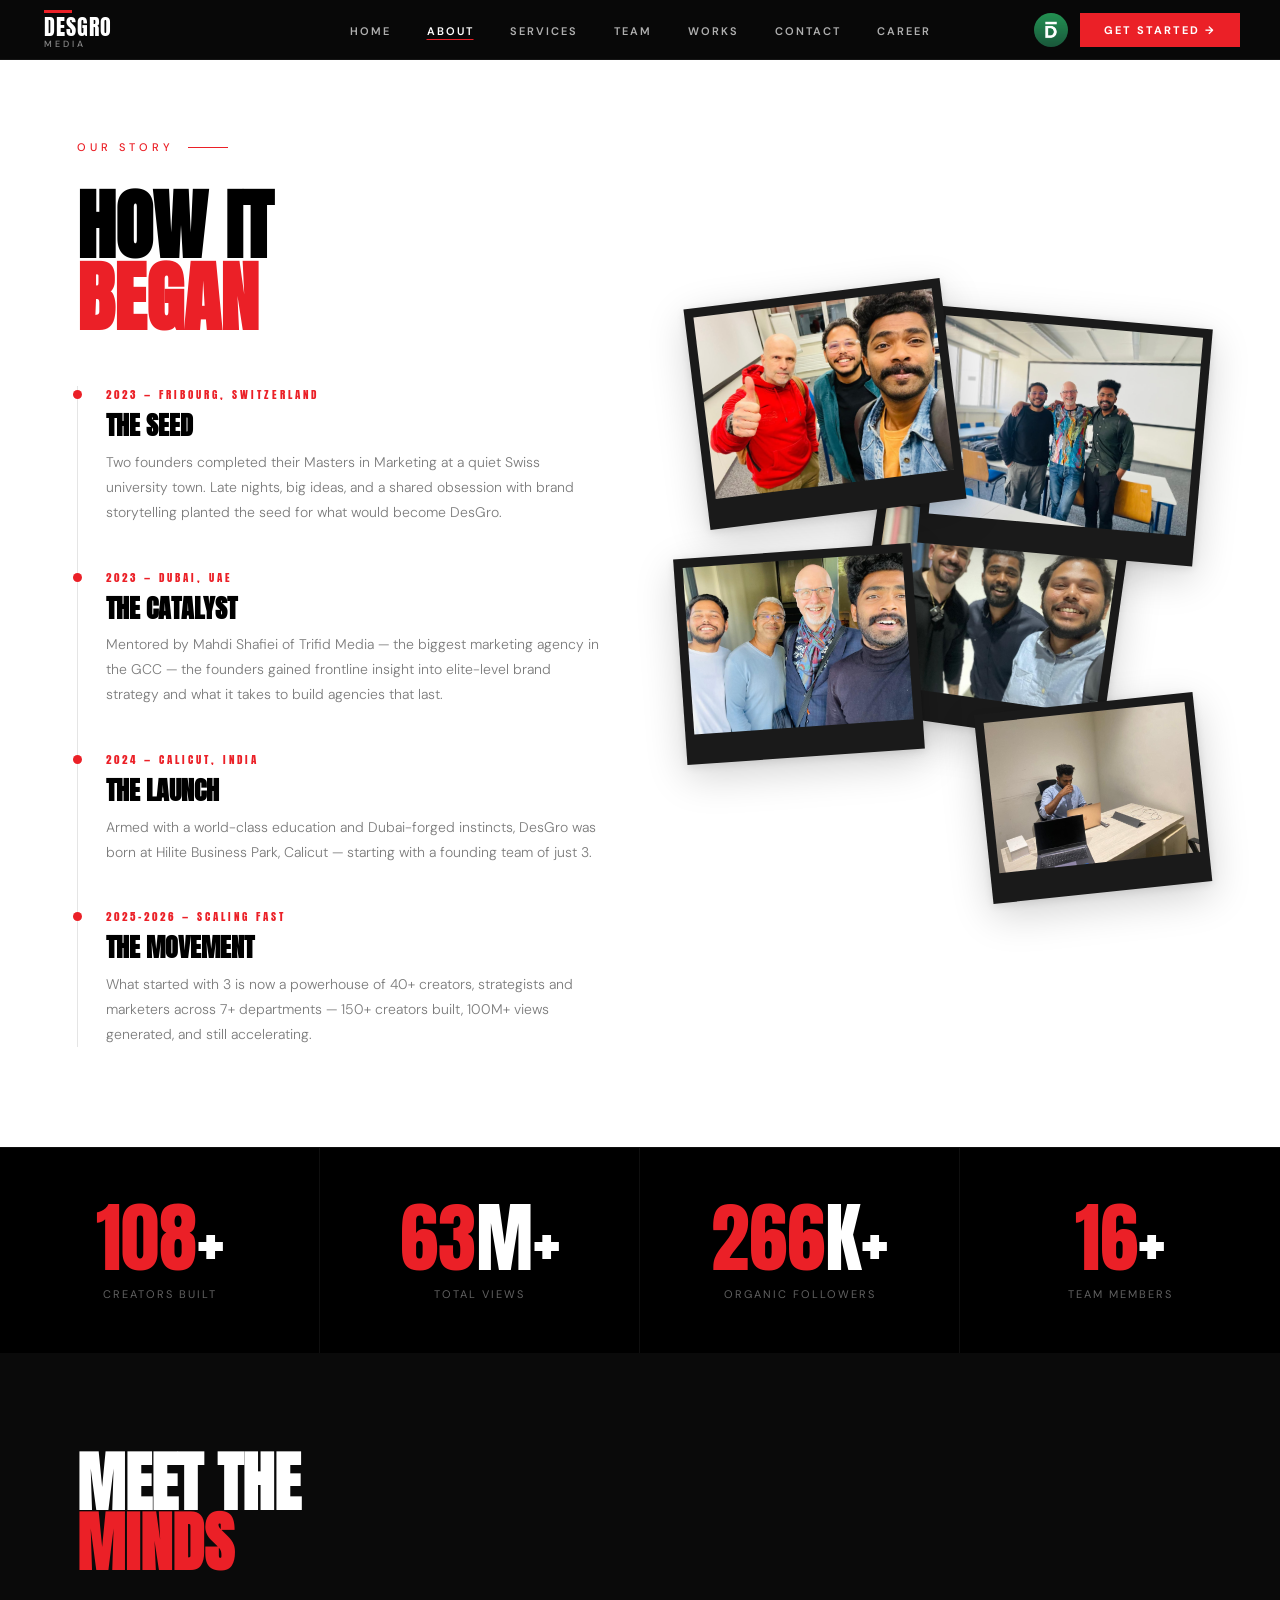
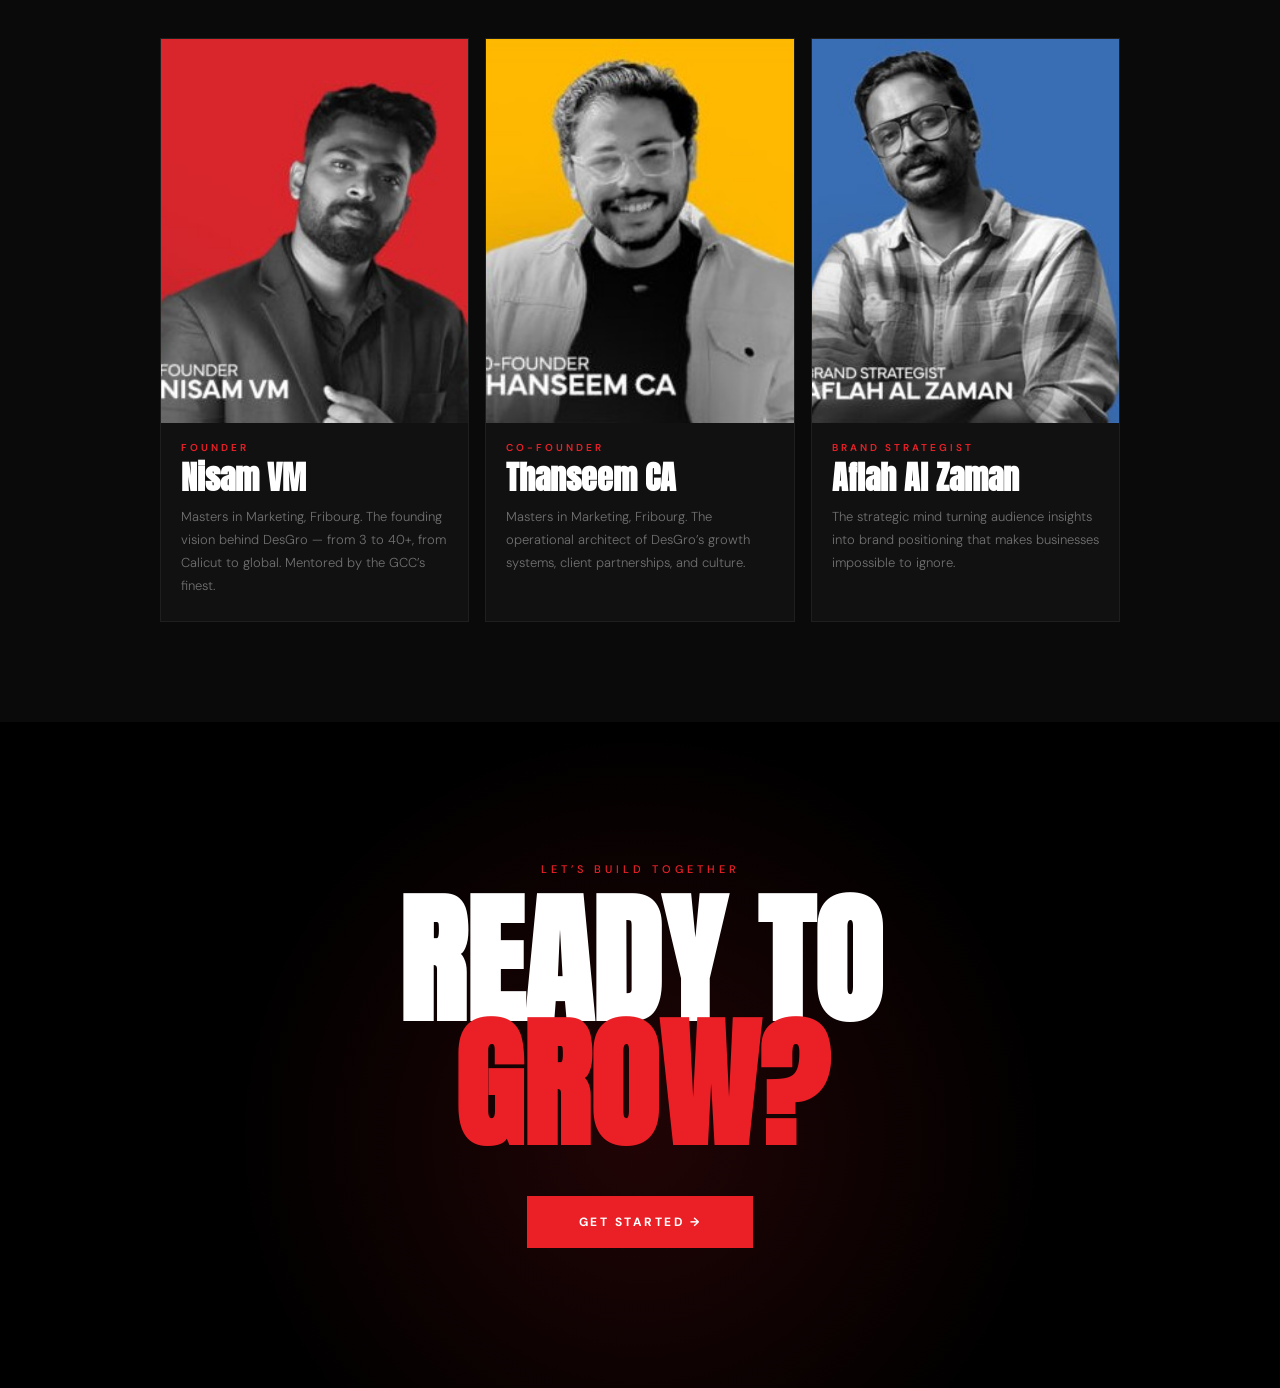
==== commit d8a490ee: "Fix production loader fallback and navigation 404s" ====
--- a/about.html
+++ b/about.html
@@ -1,5 +1,6 @@
-﻿<!DOCTYPE html>
+<!DOCTYPE html>
 <html lang="en">
+
 <head>
   <meta charset="UTF-8">
   <meta name="viewport" content="width=device-width, initial-scale=1.0, viewport-fit=cover">
@@ -7,12 +8,14 @@
   <title>About &mdash; Desgro Media</title>
   <link rel="icon" type="image/jpeg" href="image assets/desgrologo.jpg">
   <link rel="apple-touch-icon" href="image assets/desgrologo.jpg">
-  <meta name="description" content="From a university town in Switzerland to 40+ creatives redefining brands across the globe.">
+  <meta name="description"
+    content="From a university town in Switzerland to 40+ creatives redefining brands across the globe.">
   <link rel="preload" href="fonts/Anton-Regular.woff2" as="font" type="font/woff2" crossorigin>
   <link rel="stylesheet" href="style.css">
   <style>
-
-    .about-page { overflow-x: hidden; }
+    .about-page {
+      overflow-x: hidden;
+    }
 
     /* ── STORY (first section, white background) ── */
     .ab-story {
@@ -26,103 +29,275 @@
     }
 
     .ab-story-label {
-      font-family: var(--font-body); font-size: 11px; font-weight: 500;
-      letter-spacing: 4px; color: var(--red); text-transform: uppercase;
-      margin-bottom: 36px; display: flex; align-items: center; gap: 14px;
-    }
-    .ab-story-label::after { content: ''; display: block; width: 40px; height: 1px; background: var(--red); }
+      font-family: var(--font-body);
+      font-size: 11px;
+      font-weight: 500;
+      letter-spacing: 4px;
+      color: var(--red);
+      text-transform: uppercase;
+      margin-bottom: 36px;
+      display: flex;
+      align-items: center;
+      gap: 14px;
+    }
+
+    .ab-story-label::after {
+      content: '';
+      display: block;
+      width: 40px;
+      height: 1px;
+      background: var(--red);
+    }
 
     .ab-story-heading {
       font-family: var(--font-display);
       font-size: clamp(44px, 6vw, 84px);
-      line-height: 0.94; color: #000;
+      line-height: 0.94;
+      color: #000;
       margin-bottom: 52px;
     }
-    .ab-story-heading em { color: var(--red); font-style: normal; }
+
+    .ab-story-heading em {
+      color: var(--red);
+      font-style: normal;
+    }
 
     /* Milestones — dark text on white */
     .ab-milestone {
-      border-left: 1px solid rgba(0,0,0,0.1);
-      padding: 0 0 44px 28px; position: relative;
-      opacity: 0; transform: translateX(-30px);
-      transition: opacity 0.6s ease, transform 0.6s cubic-bezier(0.16,1,0.3,1);
-    }
-    .ab-milestone.visible { opacity: 1; transform: translateX(0); }
-    .ab-milestone:last-child { padding-bottom: 0; }
+      border-left: 1px solid rgba(0, 0, 0, 0.1);
+      padding: 0 0 44px 28px;
+      position: relative;
+      opacity: 0;
+      transform: translateX(-30px);
+      transition: opacity 0.6s ease, transform 0.6s cubic-bezier(0.16, 1, 0.3, 1);
+    }
+
+    .ab-milestone.visible {
+      opacity: 1;
+      transform: translateX(0);
+    }
+
+    .ab-milestone:last-child {
+      padding-bottom: 0;
+    }
+
     .ab-milestone::before {
-      content: ''; position: absolute; left: -5px; top: 4px;
-      width: 9px; height: 9px; border-radius: 50%; background: var(--red);
-    }
+      content: '';
+      position: absolute;
+      left: -5px;
+      top: 4px;
+      width: 9px;
+      height: 9px;
+      border-radius: 50%;
+      background: var(--red);
+    }
+
     .ab-milestone-year {
-      font-family: var(--font-display); font-size: 11px;
-      letter-spacing: 3px; color: var(--red);
-      margin-bottom: 8px; display: block;
-    }
+      font-family: var(--font-display);
+      font-size: 11px;
+      letter-spacing: 3px;
+      color: var(--red);
+      margin-bottom: 8px;
+      display: block;
+    }
+
     .ab-milestone h3 {
-      font-family: var(--font-display); font-size: clamp(18px, 2.2vw, 26px);
-      color: #000; line-height: 1.1; margin-bottom: 10px;
-    }
+      font-family: var(--font-display);
+      font-size: clamp(18px, 2.2vw, 26px);
+      color: #000;
+      line-height: 1.1;
+      margin-bottom: 10px;
+    }
+
     .ab-milestone p {
-      font-family: var(--font-body); font-size: 14px; font-weight: 300;
-      color: rgba(0,0,0,0.52); line-height: 1.78;
+      font-family: var(--font-body);
+      font-size: 14px;
+      font-weight: 300;
+      color: rgba(0, 0, 0, 0.52);
+      line-height: 1.78;
     }
 
     /* Scattered photos — dark frames on white bg */
-    .ab-hero-right { position: relative; height: 600px; z-index: 2; }
+    .ab-hero-right {
+      position: relative;
+      height: 600px;
+      z-index: 2;
+    }
+
     .ab-photo {
       position: absolute;
-      background: #1a1a1a; /* dark frame — contrasts against white section */
+      background: #1a1a1a;
+      /* dark frame — contrasts against white section */
       padding: 9px 9px 30px;
-      box-shadow: 0 12px 40px rgba(0,0,0,0.18), 0 2px 8px rgba(0,0,0,0.1);
-      opacity: 0; transition: box-shadow 0.4s ease, opacity 0.6s ease; cursor: default;
-    }
-    .ab-photo.in { opacity: 1; }
-    .ab-photo:hover { box-shadow: 0 24px 60px rgba(0,0,0,0.28); z-index: 10 !important; }
-    .ab-photo img { display: block; width: 100%; height: 100%; object-fit: cover; }
-    .ab-p1 { width: 258px; height: 222px; top: 0;    left: 3%;  rotate: -7deg; z-index: 5; }
-    .ab-p2 { width: 276px; height: 238px; top: 4%;  right: 0;  rotate:  5deg; z-index: 4; }
-    .ab-p3 { width: 238px; height: 206px; top: 43%; left: 0;   rotate: -4deg; z-index: 6; }
-    .ab-p4 { width: 254px; height: 220px; top: 36%; left: 35%; rotate:  8deg; z-index: 3; }
-    .ab-p5 { width: 220px; height: 190px; bottom: 0; right: 0;  rotate: -6deg; z-index: 5; }
+      box-shadow: 0 12px 40px rgba(0, 0, 0, 0.18), 0 2px 8px rgba(0, 0, 0, 0.1);
+      opacity: 0;
+      transition: box-shadow 0.4s ease, opacity 0.6s ease;
+      cursor: default;
+    }
+
+    .ab-photo.in {
+      opacity: 1;
+    }
+
+    .ab-photo:hover {
+      box-shadow: 0 24px 60px rgba(0, 0, 0, 0.28);
+      z-index: 10 !important;
+    }
+
+    .ab-photo img {
+      display: block;
+      width: 100%;
+      height: 100%;
+      object-fit: cover;
+    }
+
+    .ab-p1 {
+      width: 258px;
+      height: 222px;
+      top: 0;
+      left: 3%;
+      rotate: -7deg;
+      z-index: 5;
+    }
+
+    .ab-p2 {
+      width: 276px;
+      height: 238px;
+      top: 4%;
+      right: 0;
+      rotate: 5deg;
+      z-index: 4;
+    }
+
+    .ab-p3 {
+      width: 238px;
+      height: 206px;
+      top: 43%;
+      left: 0;
+      rotate: -4deg;
+      z-index: 6;
+    }
+
+    .ab-p4 {
+      width: 254px;
+      height: 220px;
+      top: 36%;
+      left: 35%;
+      rotate: 8deg;
+      z-index: 3;
+    }
+
+    .ab-p5 {
+      width: 220px;
+      height: 190px;
+      bottom: 0;
+      right: 0;
+      rotate: -6deg;
+      z-index: 5;
+    }
 
     /* STATS */
     .ab-stats {
-      background: #000; display: grid;
+      background: #000;
+      display: grid;
       grid-template-columns: repeat(4, 1fr);
-      border-top: 1px solid rgba(255,255,255,0.06);
-    }
+      border-top: 1px solid rgba(255, 255, 255, 0.06);
+    }
+
     .ab-stat {
-      padding: 52px 32px; text-align: center;
-      border-right: 1px solid rgba(255,255,255,0.06);
-      opacity: 0; transform: translateY(24px);
+      padding: 52px 32px;
+      text-align: center;
+      border-right: 1px solid rgba(255, 255, 255, 0.06);
+      opacity: 0;
+      transform: translateY(24px);
       transition: opacity 0.6s ease, transform 0.6s ease;
     }
-    .ab-stat:last-child { border-right: none; }
-    .ab-stat.visible { opacity: 1; transform: translateY(0); }
-    .ab-stat-num { font-family: var(--font-display); font-size: clamp(48px, 6vw, 80px); line-height: 1; color: var(--white); display: block; }
-    .ab-stat-val { color: var(--red); }
-    .ab-stat-lbl { display: block; font-family: var(--font-body); font-size: 11px; font-weight: 400; letter-spacing: 2px; color: rgba(255,255,255,0.38); text-transform: uppercase; margin-top: 10px; }
+
+    .ab-stat:last-child {
+      border-right: none;
+    }
+
+    .ab-stat.visible {
+      opacity: 1;
+      transform: translateY(0);
+    }
+
+    .ab-stat-num {
+      font-family: var(--font-display);
+      font-size: clamp(48px, 6vw, 80px);
+      line-height: 1;
+      color: var(--white);
+      display: block;
+    }
+
+    .ab-stat-val {
+      color: var(--red);
+    }
+
+    .ab-stat-lbl {
+      display: block;
+      font-family: var(--font-body);
+      font-size: 11px;
+      font-weight: 400;
+      letter-spacing: 2px;
+      color: rgba(255, 255, 255, 0.38);
+      text-transform: uppercase;
+      margin-top: 10px;
+    }
 
     /* FOUNDERS */
-    .ab-founders { background: #0a0a0a; padding: 100px 6%; }
+    .ab-founders {
+      background: #0a0a0a;
+      padding: 100px 6%;
+    }
+
     .ab-section-header {
-      display: flex; align-items: flex-start;
-      justify-content: flex-start; margin-bottom: 64px;
-    }
+      display: flex;
+      align-items: flex-start;
+      justify-content: flex-start;
+      margin-bottom: 64px;
+    }
+
     .ab-section-label-sm {
-      font-family: var(--font-body); font-size: 11px; font-weight: 500;
-      letter-spacing: 4px; color: var(--red); text-transform: uppercase;
-      display: flex; align-items: center; gap: 14px;
-    }
-    .ab-section-label-sm::before { content: ''; display: block; width: 36px; height: 1px; background: var(--red); }
+      font-family: var(--font-body);
+      font-size: 11px;
+      font-weight: 500;
+      letter-spacing: 4px;
+      color: var(--red);
+      text-transform: uppercase;
+      display: flex;
+      align-items: center;
+      gap: 14px;
+    }
+
+    .ab-section-label-sm::before {
+      content: '';
+      display: block;
+      width: 36px;
+      height: 1px;
+      background: var(--red);
+    }
+
     .ab-founders-heading {
-      font-family: var(--font-display); font-size: clamp(36px, 5vw, 72px);
-      color: var(--white); line-height: 0.95;
-      opacity: 0; transform: translateY(30px);
+      font-family: var(--font-display);
+      font-size: clamp(36px, 5vw, 72px);
+      color: var(--white);
+      line-height: 0.95;
+      opacity: 0;
+      transform: translateY(30px);
       transition: opacity 0.7s ease, transform 0.7s ease;
     }
-    .ab-founders-heading.visible { opacity: 1; transform: translateY(0); }
-    .ab-founders-heading em { color: var(--red); font-style: normal; display: block; }
+
+    .ab-founders-heading.visible {
+      opacity: 1;
+      transform: translateY(0);
+    }
+
+    .ab-founders-heading em {
+      color: var(--red);
+      font-style: normal;
+      display: block;
+    }
 
     .ab-founders-grid {
       display: grid;
@@ -133,82 +308,319 @@
     }
 
     .ab-founder {
-      background: #111; border: 1px solid rgba(255,255,255,0.06); overflow: hidden;
-      opacity: 0; transform: translateY(40px);
-      transition: opacity 0.7s ease, transform 0.7s cubic-bezier(0.16,1,0.3,1), border-color 0.3s ease;
-    }
-    .ab-founder.visible { opacity: 1; transform: translateY(0); }
-    .ab-founder:hover { border-color: rgba(235,32,39,0.28); }
-
-    .ab-founder-img { width: 100%; aspect-ratio: 4 / 5; overflow: hidden; }
+      background: #111;
+      border: 1px solid rgba(255, 255, 255, 0.06);
+      overflow: hidden;
+      opacity: 0;
+      transform: translateY(40px);
+      transition: opacity 0.7s ease, transform 0.7s cubic-bezier(0.16, 1, 0.3, 1), border-color 0.3s ease;
+    }
+
+    .ab-founder.visible {
+      opacity: 1;
+      transform: translateY(0);
+    }
+
+    .ab-founder:hover {
+      border-color: rgba(235, 32, 39, 0.28);
+    }
+
+    .ab-founder-img {
+      width: 100%;
+      aspect-ratio: 4 / 5;
+      overflow: hidden;
+    }
+
     .ab-founder-img img {
-      width: 100%; height: 100%; object-fit: cover; object-position: center top; display: block;
-      transition: transform 0.5s cubic-bezier(0.16,1,0.3,1);
-    }
-    .ab-founder:hover .ab-founder-img img { transform: scale(1.12); }
-
-    .ab-founder-info { padding: 18px 20px 24px; }
-    .ab-founder-role { font-family: var(--font-body); font-size: 10px; font-weight: 600; letter-spacing: 3px; color: var(--red); text-transform: uppercase; display: block; margin-bottom: 8px; }
-    .ab-founder-name { font-family: var(--font-display); font-size: clamp(22px, 2.5vw, 32px); color: var(--white); line-height: 1; margin-bottom: 12px; }
-    .ab-founder-bio { font-family: var(--font-body); font-size: 13px; font-weight: 300; color: rgba(255,255,255,0.4); line-height: 1.75; }
+      width: 100%;
+      height: 100%;
+      object-fit: cover;
+      object-position: center top;
+      display: block;
+      transition: transform 0.5s cubic-bezier(0.16, 1, 0.3, 1);
+    }
+
+    .ab-founder:hover .ab-founder-img img {
+      transform: scale(1.12);
+    }
+
+    .ab-founder-info {
+      padding: 18px 20px 24px;
+    }
+
+    .ab-founder-role {
+      font-family: var(--font-body);
+      font-size: 10px;
+      font-weight: 600;
+      letter-spacing: 3px;
+      color: var(--red);
+      text-transform: uppercase;
+      display: block;
+      margin-bottom: 8px;
+    }
+
+    .ab-founder-name {
+      font-family: var(--font-display);
+      font-size: clamp(22px, 2.5vw, 32px);
+      color: var(--white);
+      line-height: 1;
+      margin-bottom: 12px;
+    }
+
+    .ab-founder-bio {
+      font-family: var(--font-body);
+      font-size: 13px;
+      font-weight: 300;
+      color: rgba(255, 255, 255, 0.4);
+      line-height: 1.75;
+    }
 
     /* CTA */
-    .ab-cta { background: #000; padding: 140px 6%; text-align: center; position: relative; overflow: hidden; }
+    .ab-cta {
+      background: #000;
+      padding: 140px 6%;
+      text-align: center;
+      position: relative;
+      overflow: hidden;
+    }
+
     .ab-cta::before {
-      content: ''; position: absolute; bottom: -30%; left: 50%;
-      transform: translateX(-50%); width: 80vw; height: 80vw;
-      max-width: 900px; max-height: 900px; border-radius: 50%;
-      background: radial-gradient(circle, rgba(235,32,39,0.14) 0%, transparent 65%);
+      content: '';
+      position: absolute;
+      bottom: -30%;
+      left: 50%;
+      transform: translateX(-50%);
+      width: 80vw;
+      height: 80vw;
+      max-width: 900px;
+      max-height: 900px;
+      border-radius: 50%;
+      background: radial-gradient(circle, rgba(235, 32, 39, 0.14) 0%, transparent 65%);
       pointer-events: none;
     }
-    .ab-cta-lbl { font-family: var(--font-body); font-size: 11px; font-weight: 500; letter-spacing: 4px; color: var(--red); text-transform: uppercase; margin-bottom: 24px; opacity: 0; transition: opacity 0.7s ease; }
-    .ab-cta-lbl.visible { opacity: 1; }
-    .ab-cta-title { font-family: var(--font-display); font-size: clamp(56px, 11vw, 150px); line-height: 0.88; color: var(--white); position: relative; z-index: 1; margin-bottom: 48px; opacity: 0; transform: translateY(50px); transition: opacity 0.8s ease 0.15s, transform 0.8s cubic-bezier(0.16,1,0.3,1) 0.15s; }
-    .ab-cta-title.visible { opacity: 1; transform: translateY(0); }
-    .ab-cta-title em { color: var(--red); font-style: normal; display: block; }
-    .ab-cta-btn { display: inline-block; background: var(--red); color: var(--white); font-family: var(--font-body); font-size: 12px; font-weight: 700; letter-spacing: 2.5px; text-transform: uppercase; text-decoration: none; padding: 18px 52px; position: relative; z-index: 1; opacity: 0; transform: translateY(20px); transition: opacity 0.7s ease 0.35s, transform 0.7s ease 0.35s, background 0.2s; }
-    .ab-cta-btn.visible { opacity: 1; transform: translateY(0); }
-    .ab-cta-btn:hover { background: #c0181e; }
+
+    .ab-cta-lbl {
+      font-family: var(--font-body);
+      font-size: 11px;
+      font-weight: 500;
+      letter-spacing: 4px;
+      color: var(--red);
+      text-transform: uppercase;
+      margin-bottom: 24px;
+      opacity: 0;
+      transition: opacity 0.7s ease;
+    }
+
+    .ab-cta-lbl.visible {
+      opacity: 1;
+    }
+
+    .ab-cta-title {
+      font-family: var(--font-display);
+      font-size: clamp(56px, 11vw, 150px);
+      line-height: 0.88;
+      color: var(--white);
+      position: relative;
+      z-index: 1;
+      margin-bottom: 48px;
+      opacity: 0;
+      transform: translateY(50px);
+      transition: opacity 0.8s ease 0.15s, transform 0.8s cubic-bezier(0.16, 1, 0.3, 1) 0.15s;
+    }
+
+    .ab-cta-title.visible {
+      opacity: 1;
+      transform: translateY(0);
+    }
+
+    .ab-cta-title em {
+      color: var(--red);
+      font-style: normal;
+      display: block;
+    }
+
+    .ab-cta-btn {
+      display: inline-block;
+      background: var(--red);
+      color: var(--white);
+      font-family: var(--font-body);
+      font-size: 12px;
+      font-weight: 700;
+      letter-spacing: 2.5px;
+      text-transform: uppercase;
+      text-decoration: none;
+      padding: 18px 52px;
+      position: relative;
+      z-index: 1;
+      opacity: 0;
+      transform: translateY(20px);
+      transition: opacity 0.7s ease 0.35s, transform 0.7s ease 0.35s, background 0.2s;
+    }
+
+    .ab-cta-btn.visible {
+      opacity: 1;
+      transform: translateY(0);
+    }
+
+    .ab-cta-btn:hover {
+      background: #c0181e;
+    }
 
     /* RESPONSIVE */
     @media (max-width: 900px) {
+
       /* Story stacks: milestones on top, photos below */
-      .ab-story { grid-template-columns: 1fr; gap: 52px; padding-top: calc(var(--nav-h) + 48px); padding-bottom: 72px; }
-      .ab-hero-right { height: 340px; }
-      .ab-p1 { width: 160px; height: 138px; }
-      .ab-p2 { width: 170px; height: 150px; }
-      .ab-p3 { width: 148px; height: 128px; }
-      .ab-p4 { width: 162px; height: 140px; }
-      .ab-p5 { width: 140px; height: 122px; }
-      .ab-stats { grid-template-columns: repeat(2, 1fr); }
-      .ab-stat:nth-child(2), .ab-stat:nth-child(4) { border-right: none; }
-      .ab-founders-grid { grid-template-columns: 1fr 1fr; max-width: 100%; }
-      .ab-section-header { flex-direction: column; align-items: flex-start; gap: 20px; }
-      .ab-stat { padding: 36px 20px; }
-      .ab-founders { padding: 72px 5%; }
-    }
+      .ab-story {
+        grid-template-columns: 1fr;
+        gap: 52px;
+        padding-top: calc(var(--nav-h) + 48px);
+        padding-bottom: 72px;
+      }
+
+      .ab-hero-right {
+        height: 340px;
+      }
+
+      .ab-p1 {
+        width: 160px;
+        height: 138px;
+      }
+
+      .ab-p2 {
+        width: 170px;
+        height: 150px;
+      }
+
+      .ab-p3 {
+        width: 148px;
+        height: 128px;
+      }
+
+      .ab-p4 {
+        width: 162px;
+        height: 140px;
+      }
+
+      .ab-p5 {
+        width: 140px;
+        height: 122px;
+      }
+
+      .ab-stats {
+        grid-template-columns: repeat(2, 1fr);
+      }
+
+      .ab-stat:nth-child(2),
+      .ab-stat:nth-child(4) {
+        border-right: none;
+      }
+
+      .ab-founders-grid {
+        grid-template-columns: 1fr 1fr;
+        max-width: 100%;
+      }
+
+      .ab-section-header {
+        flex-direction: column;
+        align-items: flex-start;
+        gap: 20px;
+      }
+
+      .ab-stat {
+        padding: 36px 20px;
+      }
+
+      .ab-founders {
+        padding: 72px 5%;
+      }
+    }
+
     @media (max-width: 600px) {
-      .ab-hero-right { height: 230px; }
-      .ab-p1 { width: 116px; height: 100px; top: 0;    left: 4%;  }
-      .ab-p2 { width: 126px; height: 110px; top: 5%;   right: 2%; }
-      .ab-p3 { width: 108px; height: 94px;  top: 42%;  left: 0;   }
-      .ab-p4 { width: 118px; height: 102px; top: 38%;  left: 34%; }
-      .ab-p5 { width: 100px; height: 88px;  bottom: 0; right: 1%; }
-      .ab-founders-grid { grid-template-columns: 1fr; }
-      .ab-stats { grid-template-columns: 1fr 1fr; }
-      .ab-cta-title { font-size: clamp(44px, 14vw, 80px); }
-    }
+      .ab-hero-right {
+        height: 230px;
+      }
+
+      .ab-p1 {
+        width: 116px;
+        height: 100px;
+        top: 0;
+        left: 4%;
+      }
+
+      .ab-p2 {
+        width: 126px;
+        height: 110px;
+        top: 5%;
+        right: 2%;
+      }
+
+      .ab-p3 {
+        width: 108px;
+        height: 94px;
+        top: 42%;
+        left: 0;
+      }
+
+      .ab-p4 {
+        width: 118px;
+        height: 102px;
+        top: 38%;
+        left: 34%;
+      }
+
+      .ab-p5 {
+        width: 100px;
+        height: 88px;
+        bottom: 0;
+        right: 1%;
+      }
+
+      .ab-founders-grid {
+        grid-template-columns: 1fr;
+      }
+
+      .ab-stats {
+        grid-template-columns: 1fr 1fr;
+      }
+
+      .ab-cta-title {
+        font-size: clamp(44px, 14vw, 80px);
+      }
+    }
+
     @media (max-width: 380px) {
-      .ab-hero-right { height: 200px; }
-      .ab-p1 { width: 100px; height: 86px; }
-      .ab-p2 { width: 108px; height: 94px; }
-      .ab-p3 { width: 94px;  height: 82px; }
-      .ab-p4 { width: 102px; height: 88px; }
-      .ab-p5 { width: 88px;  height: 76px; }
-    }
-
+      .ab-hero-right {
+        height: 200px;
+      }
+
+      .ab-p1 {
+        width: 100px;
+        height: 86px;
+      }
+
+      .ab-p2 {
+        width: 108px;
+        height: 94px;
+      }
+
+      .ab-p3 {
+        width: 94px;
+        height: 82px;
+      }
+
+      .ab-p4 {
+        width: 102px;
+        height: 88px;
+      }
+
+      .ab-p5 {
+        width: 88px;
+        height: 76px;
+      }
+    }
   </style>
 </head>
+
 <body class="about-page">
 
   <!-- NAV -->
@@ -230,10 +642,12 @@
       <li><a href="/careers">CAREER</a></li>
     </ul>
     <div class="nav-right">
-      <a href="https://www.instagram.com/demand.school?utm_source=ig_web_button_share_sheet&igsh=ZDNlZDc0MzIxNw==" target="_blank" rel="noopener" class="nav-circle-btn" aria-label="Demand School">
+      <a href="https://www.instagram.com/demand.school?utm_source=ig_web_button_share_sheet&igsh=ZDNlZDc0MzIxNw=="
+        target="_blank" rel="noopener" class="nav-circle-btn" aria-label="Demand School">
         <img src="image assets/demandlogo.jpg" alt="Demand School">
       </a>
-      <a href="https://erp.desgromedia.com/apply/" class="btn-get-started" target="_blank" rel="noopener">GET STARTED &rarr;</a>
+      <a href="https://erp.desgromedia.com/apply/" class="btn-get-started" target="_blank" rel="noopener">GET STARTED
+        &rarr;</a>
       <button class="nav-hamburger" id="navHamburger" aria-label="Open menu">
         <span></span><span></span><span></span>
       </button>
@@ -251,7 +665,8 @@
       <li><a href="/#contact">CONTACT</a></li>
       <li><a href="/careers">CAREER</a></li>
     </ul>
-    <a href="https://erp.desgromedia.com/apply/" class="btn-get-started mobile-nav-cta" target="_blank" rel="noopener">GET STARTED &rarr;</a>
+    <a href="https://erp.desgromedia.com/apply/" class="btn-get-started mobile-nav-cta" target="_blank"
+      rel="noopener">GET STARTED &rarr;</a>
   </div>
 
   <!-- STORY TIMELINE (first section) -->
@@ -263,22 +678,27 @@
       <div class="ab-milestone" data-reveal>
         <span class="ab-milestone-year">2023 &mdash; FRIBOURG, SWITZERLAND</span>
         <h3>THE SEED</h3>
-        <p>Two founders completed their Masters in Marketing at a quiet Swiss university town. Late nights, big ideas, and a shared obsession with brand storytelling planted the seed for what would become DesGro.</p>
+        <p>Two founders completed their Masters in Marketing at a quiet Swiss university town. Late nights, big ideas,
+          and a shared obsession with brand storytelling planted the seed for what would become DesGro.</p>
       </div>
       <div class="ab-milestone" data-reveal data-delay="120">
         <span class="ab-milestone-year">2023 &mdash; DUBAI, UAE</span>
         <h3>THE CATALYST</h3>
-        <p>Mentored by Mahdi Shafiei of Trifid Media &mdash; the biggest marketing agency in the GCC &mdash; the founders gained frontline insight into elite-level brand strategy and what it takes to build agencies that last.</p>
+        <p>Mentored by Mahdi Shafiei of Trifid Media &mdash; the biggest marketing agency in the GCC &mdash; the
+          founders gained frontline insight into elite-level brand strategy and what it takes to build agencies that
+          last.</p>
       </div>
       <div class="ab-milestone" data-reveal data-delay="240">
         <span class="ab-milestone-year">2024 &mdash; CALICUT, INDIA</span>
         <h3>THE LAUNCH</h3>
-        <p>Armed with a world-class education and Dubai-forged instincts, DesGro was born at Hilite Business Park, Calicut &mdash; starting with a founding team of just 3.</p>
+        <p>Armed with a world-class education and Dubai-forged instincts, DesGro was born at Hilite Business Park,
+          Calicut &mdash; starting with a founding team of just 3.</p>
       </div>
       <div class="ab-milestone" data-reveal data-delay="360">
         <span class="ab-milestone-year">2025&ndash;2026 &mdash; SCALING FAST</span>
         <h3>THE MOVEMENT</h3>
-        <p>What started with 3 is now a powerhouse of 40+ creators, strategists and marketers across 7+ departments &mdash; 150+ creators built, 100M+ views generated, and still accelerating.</p>
+        <p>What started with 3 is now a powerhouse of 40+ creators, strategists and marketers across 7+ departments
+          &mdash; 150+ creators built, 100M+ views generated, and still accelerating.</p>
       </div>
     </div>
 
@@ -313,7 +733,8 @@
         <div class="ab-founder-info">
           <span class="ab-founder-role">Founder</span>
           <h3 class="ab-founder-name">Nisam VM</h3>
-          <p class="ab-founder-bio">Masters in Marketing, Fribourg. The founding vision behind DesGro &mdash; from 3 to 40+, from Calicut to global. Mentored by the GCC&rsquo;s finest.</p>
+          <p class="ab-founder-bio">Masters in Marketing, Fribourg. The founding vision behind DesGro &mdash; from 3 to
+            40+, from Calicut to global. Mentored by the GCC&rsquo;s finest.</p>
         </div>
       </div>
       <div class="ab-founder" data-reveal data-delay="150">
@@ -323,7 +744,8 @@
         <div class="ab-founder-info">
           <span class="ab-founder-role">Co-Founder</span>
           <h3 class="ab-founder-name">Thanseem CA</h3>
-          <p class="ab-founder-bio">Masters in Marketing, Fribourg. The operational architect of DesGro&rsquo;s growth systems, client partnerships, and culture.</p>
+          <p class="ab-founder-bio">Masters in Marketing, Fribourg. The operational architect of DesGro&rsquo;s growth
+            systems, client partnerships, and culture.</p>
         </div>
       </div>
       <div class="ab-founder" data-reveal data-delay="300">
@@ -333,7 +755,8 @@
         <div class="ab-founder-info">
           <span class="ab-founder-role">Brand Strategist</span>
           <h3 class="ab-founder-name">Aflah Al Zaman</h3>
-          <p class="ab-founder-bio">The strategic mind turning audience insights into brand positioning that makes businesses impossible to ignore.</p>
+          <p class="ab-founder-bio">The strategic mind turning audience insights into brand positioning that makes
+            businesses impossible to ignore.</p>
         </div>
       </div>
     </div>
@@ -343,135 +766,140 @@
   <section class="ab-cta">
     <p class="ab-cta-lbl" data-reveal>Let&rsquo;s Build Together</p>
     <h2 class="ab-cta-title" data-reveal>READY TO<br><em>GROW?</em></h2>
-    <a href="https://erp.desgromedia.com/apply/" class="ab-cta-btn" data-reveal target="_blank" rel="noopener">Get Started &rarr;</a>
+    <a href="https://erp.desgromedia.com/apply/" class="ab-cta-btn" data-reveal target="_blank" rel="noopener">Get
+      Started &rarr;</a>
   </section>
 
   <!-- BACK TO TOP -->
   <button id="backToTop" class="back-to-top" aria-label="Back to top">
-    <svg width="20" height="20" viewBox="0 0 24 24" fill="none" stroke="currentColor" stroke-width="2.5" stroke-linecap="round" stroke-linejoin="round"><polyline points="18 15 12 9 6 15"/></svg>
+    <svg width="20" height="20" viewBox="0 0 24 24" fill="none" stroke="currentColor" stroke-width="2.5"
+      stroke-linecap="round" stroke-linejoin="round">
+      <polyline points="18 15 12 9 6 15" />
+    </svg>
   </button>
 
   <script>
-  (function() {
-
-    /* NAV hamburger */
-    const hamburger = document.getElementById('navHamburger');
-    const mobileNav = document.getElementById('mobileNav');
-    const closeBtn  = document.getElementById('mobileNavClose');
-    if (hamburger && mobileNav) {
-      hamburger.addEventListener('click', () => {
-        const open = mobileNav.classList.toggle('open');
-        hamburger.classList.toggle('active', open);
-        mobileNav.setAttribute('aria-hidden', String(!open));
-      });
-      closeBtn && closeBtn.addEventListener('click', () => {
-        mobileNav.classList.remove('open');
-        hamburger.classList.remove('active');
-        mobileNav.setAttribute('aria-hidden', 'true');
-      });
-      mobileNav.querySelectorAll('a').forEach(a =>
-        a.addEventListener('click', () => {
+    (function () {
+
+      /* NAV hamburger */
+      const hamburger = document.getElementById('navHamburger');
+      const mobileNav = document.getElementById('mobileNav');
+      const closeBtn = document.getElementById('mobileNavClose');
+      if (hamburger && mobileNav) {
+        hamburger.addEventListener('click', () => {
+          const open = mobileNav.classList.toggle('open');
+          hamburger.classList.toggle('active', open);
+          mobileNav.setAttribute('aria-hidden', String(!open));
+        });
+        closeBtn && closeBtn.addEventListener('click', () => {
           mobileNav.classList.remove('open');
           hamburger.classList.remove('active');
           mobileNav.setAttribute('aria-hidden', 'true');
-        })
-      );
-    }
-
-    /* Photos entrance — stagger in on page load */
-    setTimeout(() => {
-      document.querySelectorAll('.ab-photo').forEach((p, i) =>
-        setTimeout(() => p.classList.add('in'), 200 + i * 110)
-      );
-    }, 100);
-
-    /* Photo hover tilt */
-    document.querySelectorAll('.ab-photo').forEach(photo => {
-      photo.addEventListener('mousemove', e => {
-        const r = photo.getBoundingClientRect();
-        const x = (e.clientX - r.left) / r.width  - 0.5;
-        const y = (e.clientY - r.top)  / r.height - 0.5;
-        photo.style.transform = 'perspective(600px) rotateY(' + (x*14) + 'deg) rotateX(' + (-y*10) + 'deg) scale(1.04)';
+        });
+        mobileNav.querySelectorAll('a').forEach(a =>
+          a.addEventListener('click', () => {
+            mobileNav.classList.remove('open');
+            hamburger.classList.remove('active');
+            mobileNav.setAttribute('aria-hidden', 'true');
+          })
+        );
+      }
+
+      /* Photos entrance — stagger in on page load */
+      setTimeout(() => {
+        document.querySelectorAll('.ab-photo').forEach((p, i) =>
+          setTimeout(() => p.classList.add('in'), 200 + i * 110)
+        );
+      }, 100);
+
+      /* Photo hover tilt */
+      document.querySelectorAll('.ab-photo').forEach(photo => {
+        photo.addEventListener('mousemove', e => {
+          const r = photo.getBoundingClientRect();
+          const x = (e.clientX - r.left) / r.width - 0.5;
+          const y = (e.clientY - r.top) / r.height - 0.5;
+          photo.style.transform = 'perspective(600px) rotateY(' + (x * 14) + 'deg) rotateX(' + (-y * 10) + 'deg) scale(1.04)';
+        });
+        photo.addEventListener('mouseleave', () => { photo.style.transform = ''; });
       });
-      photo.addEventListener('mouseleave', () => { photo.style.transform = ''; });
-    });
-
-    /* Reveal observer */
-    function reveal(selector, opts) {
-      const els = document.querySelectorAll(selector);
-      if (!els.length) return;
-      const io = new IntersectionObserver(entries => {
-        entries.forEach(e => {
-          const d = parseInt(e.target.dataset.delay || '0', 10);
-          if (e.isIntersecting) setTimeout(() => e.target.classList.add('visible'), d);
-          else e.target.classList.remove('visible');
+
+      /* Reveal observer */
+      function reveal(selector, opts) {
+        const els = document.querySelectorAll(selector);
+        if (!els.length) return;
+        const io = new IntersectionObserver(entries => {
+          entries.forEach(e => {
+            const d = parseInt(e.target.dataset.delay || '0', 10);
+            if (e.isIntersecting) setTimeout(() => e.target.classList.add('visible'), d);
+            else e.target.classList.remove('visible');
+          });
+        }, opts || { threshold: 0.15 });
+        els.forEach(el => io.observe(el));
+      }
+      reveal('[data-reveal]', { threshold: 0.15 });
+      reveal('.ab-milestone', { threshold: 0.2 });
+      reveal('.ab-founders-heading', { threshold: 0.2 });
+      reveal('.ab-founder', { threshold: 0.1 });
+      reveal('.ab-cta-lbl', { threshold: 0.2 });
+      reveal('.ab-cta-title', { threshold: 0.15 });
+      reveal('.ab-cta-btn', { threshold: 0.1 });
+
+      /* Stat counters */
+      const stats = document.querySelectorAll('[data-stat]');
+      stats.forEach(function (s) {
+        var val = s.dataset.val, suf = s.dataset.suf || '', lbl = s.dataset.lbl || '';
+        s.innerHTML =
+          '<span class="ab-stat-num"><span class="ab-stat-val" data-target="' + val + '">0</span>' + suf + '</span>' +
+          '<span class="ab-stat-lbl">' + lbl + '</span>';
+      });
+      function counter(el) {
+        var target = parseInt(el.dataset.target, 10);
+        var dur = 1600, start = performance.now();
+        (function tick(now) {
+          var p = Math.min(1, (now - start) / dur);
+          el.textContent = Math.floor((1 - Math.pow(1 - p, 3)) * target);
+          if (p < 1) requestAnimationFrame(tick);
+          else el.textContent = target;
+        })(start);
+      }
+      var statIO = new IntersectionObserver(function (entries) {
+        entries.forEach(function (e) {
+          var d = parseInt(e.target.dataset.delay || '0', 10);
+          if (e.isIntersecting) {
+            setTimeout(function () {
+              e.target.classList.add('visible');
+              var n = e.target.querySelector('.ab-stat-val');
+              if (n) counter(n);
+            }, d);
+          } else {
+            e.target.classList.remove('visible');
+            var n = e.target.querySelector('.ab-stat-val');
+            if (n) n.textContent = '0';
+          }
         });
-      }, opts || { threshold: 0.15 });
-      els.forEach(el => io.observe(el));
-    }
-    reveal('[data-reveal]',        { threshold: 0.15 });
-    reveal('.ab-milestone',        { threshold: 0.2  });
-    reveal('.ab-founders-heading', { threshold: 0.2  });
-    reveal('.ab-founder',          { threshold: 0.1  });
-    reveal('.ab-cta-lbl',          { threshold: 0.2  });
-    reveal('.ab-cta-title',        { threshold: 0.15 });
-    reveal('.ab-cta-btn',          { threshold: 0.1  });
-
-    /* Stat counters */
-    const stats = document.querySelectorAll('[data-stat]');
-    stats.forEach(function(s) {
-      var val = s.dataset.val, suf = s.dataset.suf || '', lbl = s.dataset.lbl || '';
-      s.innerHTML =
-        '<span class="ab-stat-num"><span class="ab-stat-val" data-target="' + val + '">0</span>' + suf + '</span>' +
-        '<span class="ab-stat-lbl">' + lbl + '</span>';
-    });
-    function counter(el) {
-      var target = parseInt(el.dataset.target, 10);
-      var dur = 1600, start = performance.now();
-      (function tick(now) {
-        var p = Math.min(1, (now - start) / dur);
-        el.textContent = Math.floor((1 - Math.pow(1 - p, 3)) * target);
-        if (p < 1) requestAnimationFrame(tick);
-        else el.textContent = target;
-      })(start);
-    }
-    var statIO = new IntersectionObserver(function(entries) {
-      entries.forEach(function(e) {
-        var d = parseInt(e.target.dataset.delay || '0', 10);
-        if (e.isIntersecting) {
-          setTimeout(function() {
-            e.target.classList.add('visible');
-            var n = e.target.querySelector('.ab-stat-val');
-            if (n) counter(n);
-          }, d);
-        } else {
-          e.target.classList.remove('visible');
-          var n = e.target.querySelector('.ab-stat-val');
-          if (n) n.textContent = '0';
-        }
-      });
-    }, { threshold: 0.25 });
-    stats.forEach(function(s) { statIO.observe(s); });
-
-    /* Nav scroll */
-    var navbar = document.getElementById('navbar');
-    if (navbar) {
-      window.addEventListener('scroll', function() {
-        navbar.style.background = window.scrollY > 20 ? 'rgba(0,0,0,0.99)' : 'rgba(0,0,0,0.97)';
-      }, { passive: true });
-    }
-
-    /* Back to top */
-    var btn = document.getElementById('backToTop');
-    if (btn) {
-      window.addEventListener('scroll', function() {
-        btn.classList.toggle('visible', window.scrollY > 500);
-      }, { passive: true });
-      btn.addEventListener('click', function() { window.scrollTo({ top: 0, behavior: 'smooth' }); });
-    }
-
-  })();
+      }, { threshold: 0.25 });
+      stats.forEach(function (s) { statIO.observe(s); });
+
+      /* Nav scroll */
+      var navbar = document.getElementById('navbar');
+      if (navbar) {
+        window.addEventListener('scroll', function () {
+          navbar.style.background = window.scrollY > 20 ? 'rgba(0,0,0,0.99)' : 'rgba(0,0,0,0.97)';
+        }, { passive: true });
+      }
+
+      /* Back to top */
+      var btn = document.getElementById('backToTop');
+      if (btn) {
+        window.addEventListener('scroll', function () {
+          btn.classList.toggle('visible', window.scrollY > 500);
+        }, { passive: true });
+        btn.addEventListener('click', function () { window.scrollTo({ top: 0, behavior: 'smooth' }); });
+      }
+
+    })();
   </script>
 
 </body>
-</html>
+
+</html>
--- a/style.css
+++ b/style.css
@@ -2773,76 +2773,20 @@
   inset: 0;
   z-index: 9999;
   background: #000;
-  display: flex;
-  flex-direction: column;
-  align-items: center;
-  justify-content: center;
-  transition: transform 0.9s cubic-bezier(0.76, 0, 0.24, 1);
-  will-change: transform;
-}
-
-.page-loader.exit { transform: translateY(-100%); }
-
-.loader-brand {
-  display: flex;
-  flex-direction: column;
-  align-items: flex-start;
-}
-
-.loader-redbar {
-  height: 3px;
-  width: 0;
-  background: var(--red);
-  margin-bottom: 8px;
-  animation: l-bar 0.55s cubic-bezier(0.16,1,0.3,1) forwards 0.3s;
-}
-@keyframes l-bar { to { width: 44px; } }
-
-.loader-name-wrap { overflow: hidden; line-height: 1; }
-
-.loader-name {
+  transition: opacity 0.8s ease;
+  will-change: opacity;
+}
+
+.page-loader.exit {
+  opacity: 0;
+  pointer-events: none;
+}
+
+#loaderVideo {
+  width: 100%;
+  height: 100%;
+  object-fit: cover;
   display: block;
-  font-family: var(--font-display);
-  font-size: clamp(52px, 10vw, 90px);
-  color: #fff;
-  letter-spacing: -1px;
-  transform: translateY(110%);
-  animation: l-up 0.8s cubic-bezier(0.16,1,0.3,1) forwards 0.42s;
-}
-@keyframes l-up { to { transform: translateY(0); } }
-
-.loader-sub {
-  display: block;
-  font-family: var(--font-body);
-  font-size: 11px;
-  font-weight: 500;
-  letter-spacing: 5px;
-  color: #888;
-  opacity: 0;
-  margin-top: 5px;
-  animation: l-fade 0.5s ease forwards 0.95s;
-}
-@keyframes l-fade { to { opacity: 1; } }
-
-.loader-track {
-  position: absolute;
-  bottom: 48px;
-  width: min(260px, 55vw);
-  height: 1px;
-  background: rgba(255,255,255,0.07);
-  overflow: hidden;
-}
-
-.loader-fill {
-  height: 100%;
-  width: 0;
-  background: var(--red);
-  animation: l-progress 1.9s cubic-bezier(0.4,0,0.2,1) forwards 0.1s;
-}
-@keyframes l-progress {
-  0%   { width: 0;    }
-  65%  { width: 72%;  }
-  100% { width: 100%; }
 }
 
 /* ============================================================
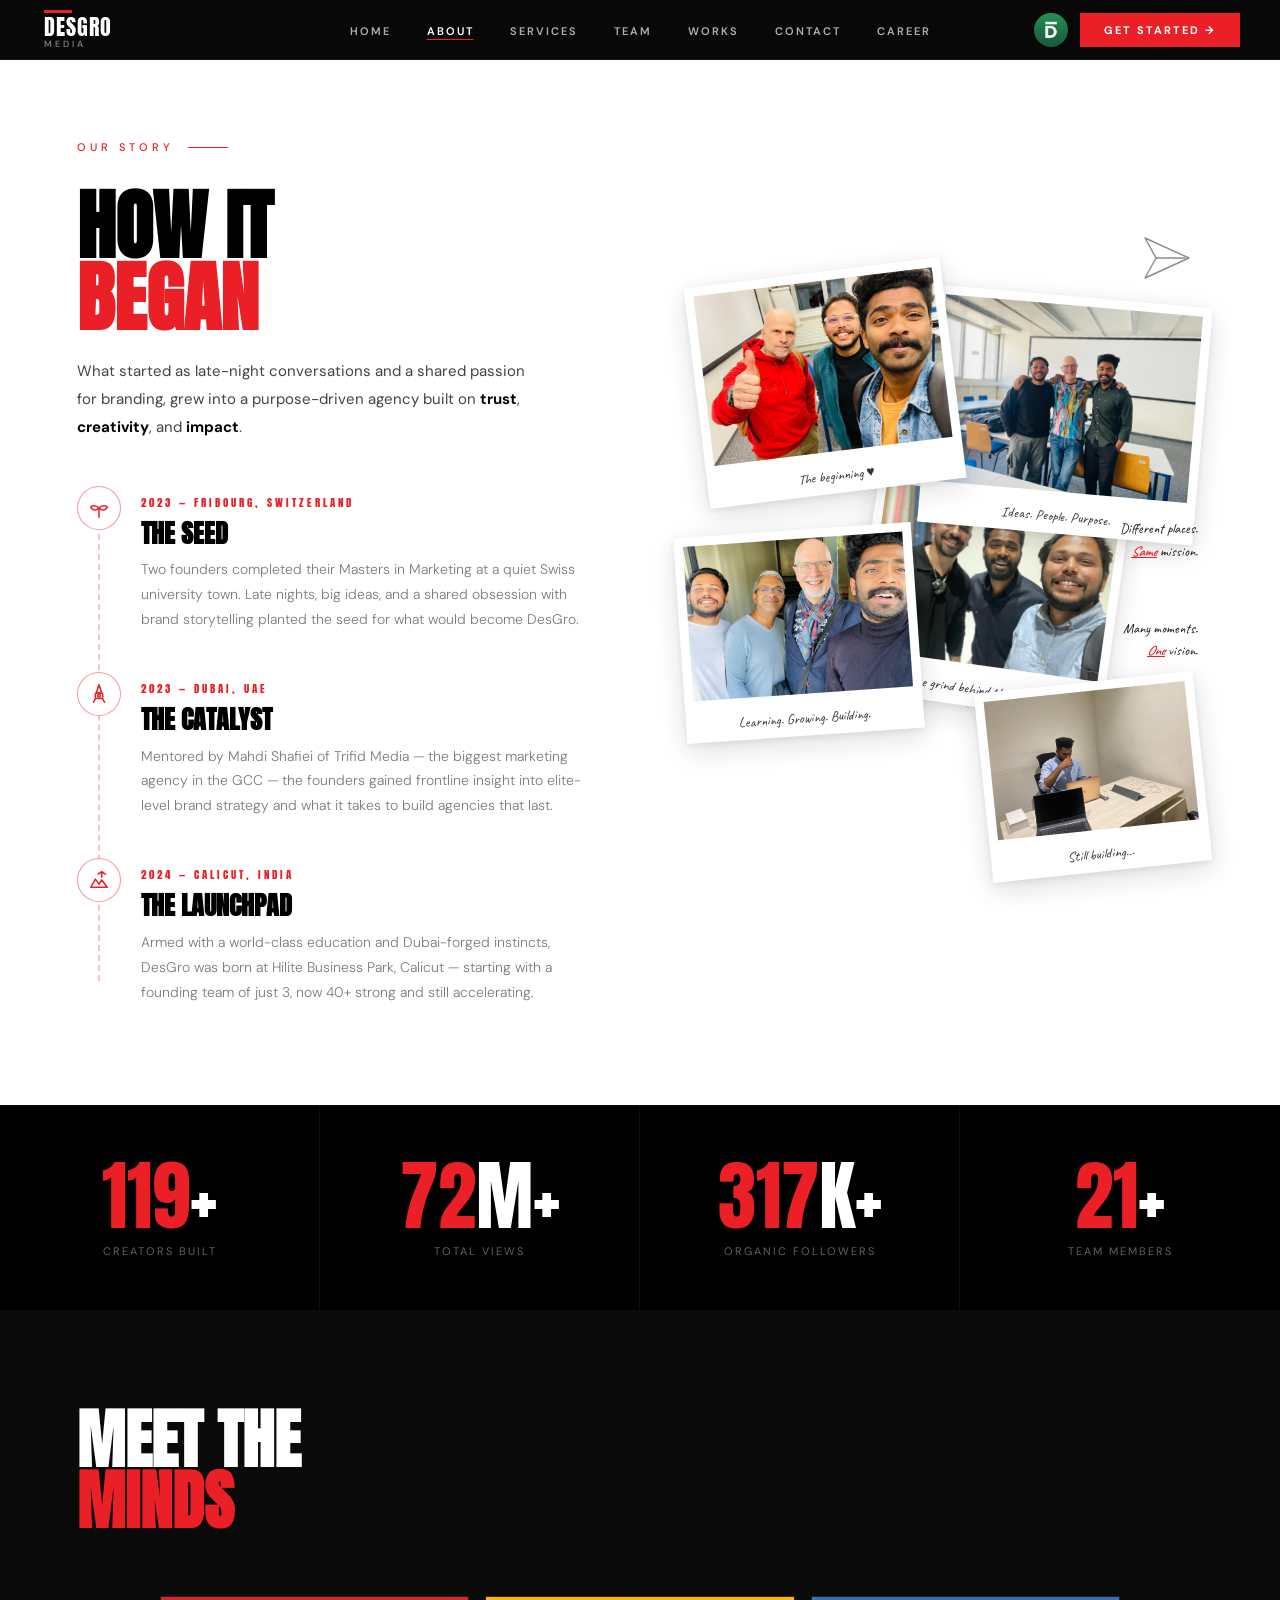
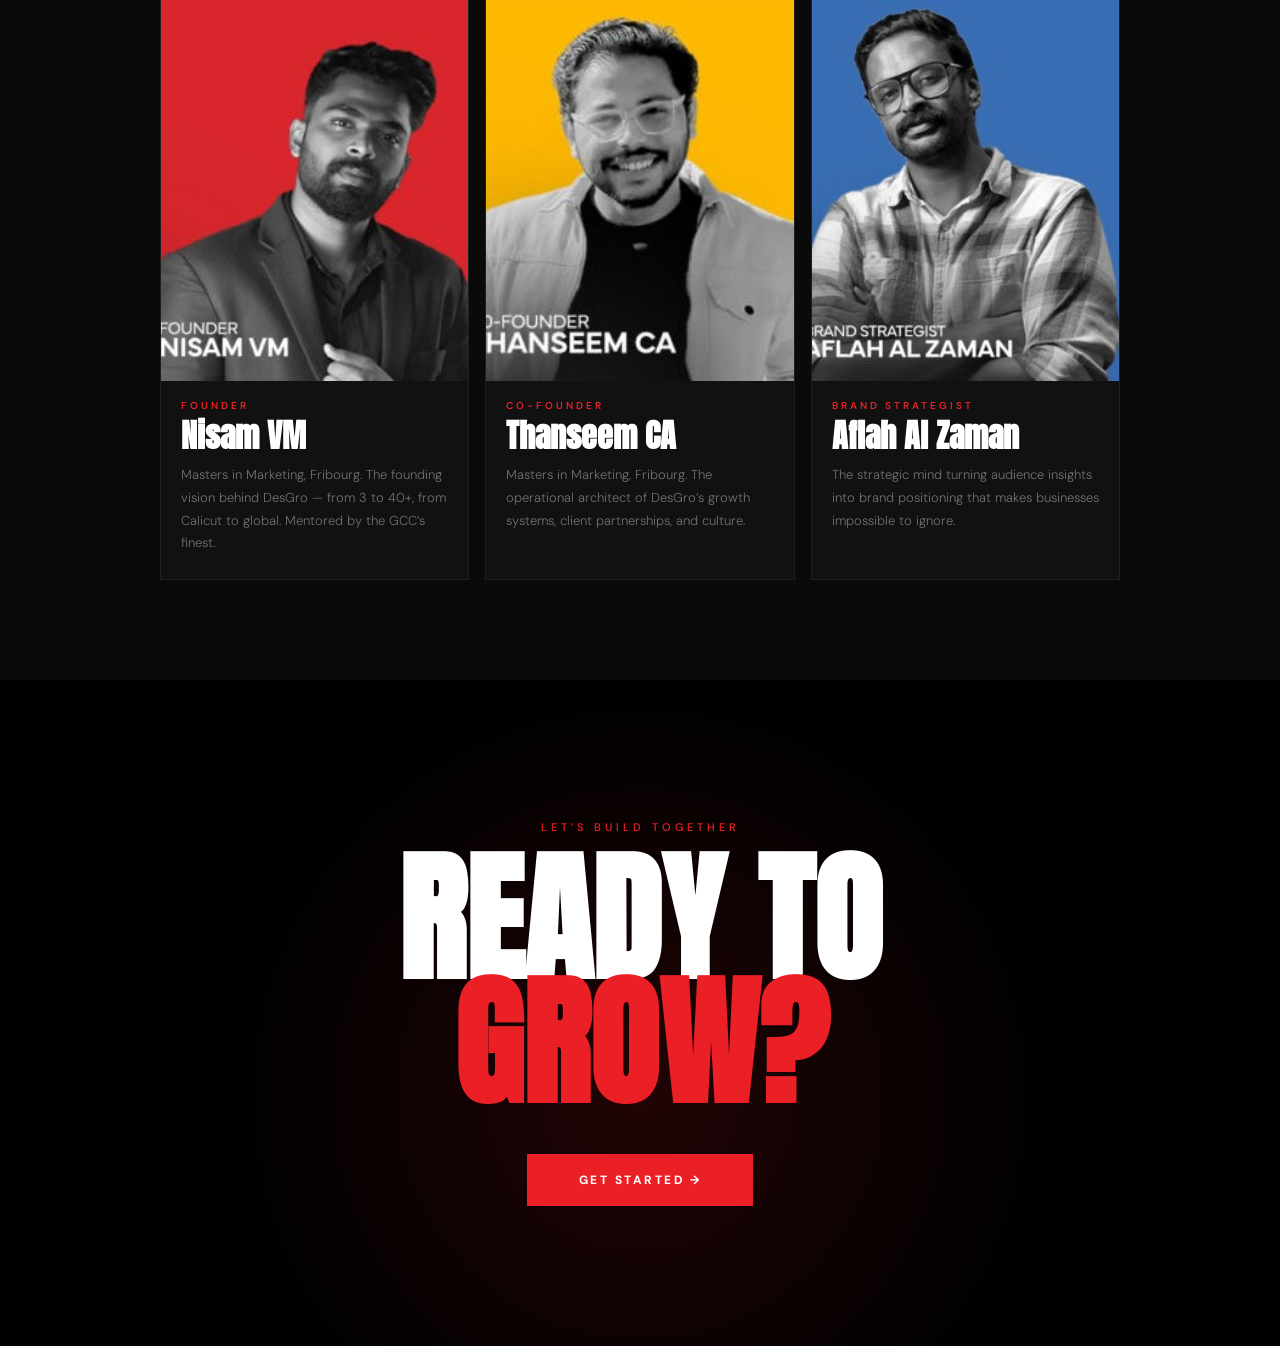
==== commit 358f59fe: "About page: redesign story section + fix video reel loading - Story section: white polaroid frames w" ====
--- a/about.html
+++ b/about.html
@@ -13,6 +13,8 @@
   <link rel="preload" href="fonts/Anton-Regular.woff2" as="font" type="font/woff2" crossorigin>
   <link rel="stylesheet" href="style.css">
   <style>
+    @import url('https://fonts.googleapis.com/css2?family=Caveat:wght@400;600&display=swap');
+
     .about-page {
       overflow-x: hidden;
     }
@@ -54,7 +56,7 @@
       font-size: clamp(44px, 6vw, 84px);
       line-height: 0.94;
       color: #000;
-      margin-bottom: 52px;
+      margin-bottom: 24px;
     }
 
     .ab-story-heading em {
@@ -62,13 +64,37 @@
       font-style: normal;
     }
 
-    /* Milestones — dark text on white */
+    /* Story intro paragraph */
+    .ab-story-intro {
+      font-family: var(--font-body);
+      font-size: 15px;
+      line-height: 1.85;
+      color: #444;
+      max-width: 460px;
+      margin-bottom: 44px;
+    }
+    .ab-story-intro strong { color: #000; font-weight: 700; }
+
+    /* Milestones — icon timeline */
+    .ab-milestones { position: relative; }
+    .ab-milestones::before {
+      content: '';
+      position: absolute;
+      left: 21px;
+      top: 48px;
+      bottom: 24px;
+      border-left: 2px dashed rgba(235, 32, 39, 0.28);
+      pointer-events: none;
+    }
+
     .ab-milestone {
-      border-left: 1px solid rgba(0, 0, 0, 0.1);
-      padding: 0 0 44px 28px;
-      position: relative;
+      display: grid;
+      grid-template-columns: 44px 1fr;
+      gap: 20px;
+      padding-bottom: 40px;
+      align-items: flex-start;
       opacity: 0;
-      transform: translateX(-30px);
+      transform: translateX(-20px);
       transition: opacity 0.6s ease, transform 0.6s cubic-bezier(0.16, 1, 0.3, 1);
     }
 
@@ -81,16 +107,31 @@
       padding-bottom: 0;
     }
 
-    .ab-milestone::before {
-      content: '';
-      position: absolute;
-      left: -5px;
-      top: 4px;
-      width: 9px;
-      height: 9px;
+    .ab-ms-icon {
+      width: 44px;
+      height: 44px;
       border-radius: 50%;
-      background: var(--red);
-    }
+      border: 1.5px solid rgba(235, 32, 39, 0.45);
+      background: #fff;
+      display: flex;
+      align-items: center;
+      justify-content: center;
+      flex-shrink: 0;
+      position: relative;
+      z-index: 1;
+    }
+
+    .ab-ms-icon svg {
+      width: 22px;
+      height: 22px;
+      stroke: var(--red);
+      fill: none;
+      stroke-width: 1.7;
+      stroke-linecap: round;
+      stroke-linejoin: round;
+    }
+
+    .ab-ms-body { padding-top: 8px; }
 
     .ab-milestone-year {
       font-family: var(--font-display);
@@ -126,10 +167,10 @@
 
     .ab-photo {
       position: absolute;
-      background: #1a1a1a;
-      /* dark frame — contrasts against white section */
-      padding: 9px 9px 30px;
-      box-shadow: 0 12px 40px rgba(0, 0, 0, 0.18), 0 2px 8px rgba(0, 0, 0, 0.1);
+      background: #fff;
+      /* polaroid white frame */
+      padding: 9px 9px 42px;
+      box-shadow: 0 8px 28px rgba(0, 0, 0, 0.13), 0 2px 6px rgba(0, 0, 0, 0.07);
       opacity: 0;
       transition: box-shadow 0.4s ease, opacity 0.6s ease;
       cursor: default;
@@ -140,7 +181,7 @@
     }
 
     .ab-photo:hover {
-      box-shadow: 0 24px 60px rgba(0, 0, 0, 0.28);
+      box-shadow: 0 18px 44px rgba(0, 0, 0, 0.2), 0 4px 10px rgba(0, 0, 0, 0.08);
       z-index: 10 !important;
     }
 
@@ -149,6 +190,53 @@
       width: 100%;
       height: 100%;
       object-fit: cover;
+    }
+
+    .ab-photo-caption {
+      position: absolute;
+      bottom: 8px;
+      left: 0;
+      right: 0;
+      text-align: center;
+      font-family: 'Caveat', cursive;
+      font-size: 14px;
+      color: #333;
+      line-height: 1.2;
+    }
+
+    /* Floating handwritten callouts */
+    .ab-callout {
+      position: absolute;
+      font-family: 'Caveat', cursive;
+      font-size: 14px;
+      line-height: 1.6;
+      color: #1a1a1a;
+      z-index: 9;
+      pointer-events: none;
+    }
+    .ab-c1 { top: 41%; right: 1%; text-align: right; max-width: 148px; }
+    .ab-c2 { bottom: 35%; right: 1%; text-align: right; max-width: 148px; }
+    .ab-cr { color: var(--red); font-weight: 600; text-decoration: underline; font-style: italic; }
+
+    /* Paper plane */
+    .ab-deco-plane {
+      position: absolute;
+      top: -38px;
+      right: 10px;
+      z-index: 8;
+      pointer-events: none;
+      opacity: 0.5;
+    }
+
+    /* Dashed decorative SVG */
+    .ab-deco-svg {
+      position: absolute;
+      inset: 0;
+      width: 100%;
+      height: 100%;
+      pointer-events: none;
+      overflow: visible;
+      z-index: 2;
     }
 
     .ab-p1 {
@@ -536,6 +624,11 @@
     }
 
     @media (max-width: 600px) {
+      .ab-callout,
+      .ab-deco-plane { display: none; }
+
+      .ab-photo-caption { font-size: 11px; }
+
       .ab-hero-right {
         height: 230px;
       }
@@ -589,6 +682,8 @@
     }
 
     @media (max-width: 380px) {
+      .ab-photo-caption { font-size: 10px; }
+
       .ab-hero-right {
         height: 200px;
       }
@@ -671,44 +766,84 @@
 
   <!-- STORY TIMELINE (first section) -->
   <section class="ab-story">
-    <!-- LEFT: timeline milestones -->
+    <!-- LEFT: icon milestones + intro -->
     <div class="ab-story-left">
       <div class="ab-story-label">Our Story</div>
       <h2 class="ab-story-heading">HOW IT<br><em>BEGAN</em></h2>
-      <div class="ab-milestone" data-reveal>
-        <span class="ab-milestone-year">2023 &mdash; FRIBOURG, SWITZERLAND</span>
-        <h3>THE SEED</h3>
-        <p>Two founders completed their Masters in Marketing at a quiet Swiss university town. Late nights, big ideas,
-          and a shared obsession with brand storytelling planted the seed for what would become DesGro.</p>
-      </div>
-      <div class="ab-milestone" data-reveal data-delay="120">
-        <span class="ab-milestone-year">2023 &mdash; DUBAI, UAE</span>
-        <h3>THE CATALYST</h3>
-        <p>Mentored by Mahdi Shafiei of Trifid Media &mdash; the biggest marketing agency in the GCC &mdash; the
-          founders gained frontline insight into elite-level brand strategy and what it takes to build agencies that
-          last.</p>
-      </div>
-      <div class="ab-milestone" data-reveal data-delay="240">
-        <span class="ab-milestone-year">2024 &mdash; CALICUT, INDIA</span>
-        <h3>THE LAUNCH</h3>
-        <p>Armed with a world-class education and Dubai-forged instincts, DesGro was born at Hilite Business Park,
-          Calicut &mdash; starting with a founding team of just 3.</p>
-      </div>
-      <div class="ab-milestone" data-reveal data-delay="360">
-        <span class="ab-milestone-year">2025&ndash;2026 &mdash; SCALING FAST</span>
-        <h3>THE MOVEMENT</h3>
-        <p>What started with 3 is now a powerhouse of 40+ creators, strategists and marketers across 7+ departments
-          &mdash; 150+ creators built, 100M+ views generated, and still accelerating.</p>
+      <p class="ab-story-intro">What started as late-night conversations and a shared passion for branding, grew into a purpose-driven agency built on <strong>trust</strong>, <strong>creativity</strong>, and <strong>impact</strong>.</p>
+      <div class="ab-milestones">
+        <div class="ab-milestone" data-reveal>
+          <div class="ab-ms-icon">
+            <svg viewBox="0 0 24 24"><path d="M12 22V12"/><path d="M12 12C9 9 4 9 3 11c2 4 6 4 9 1z"/><path d="M12 12c3-3 8-3 9-1-2 4-6 4-9 1z"/></svg>
+          </div>
+          <div class="ab-ms-body">
+            <span class="ab-milestone-year">2023 &mdash; FRIBOURG, SWITZERLAND</span>
+            <h3>THE SEED</h3>
+            <p>Two founders completed their Masters in Marketing at a quiet Swiss university town. Late nights, big ideas, and a shared obsession with brand storytelling planted the seed for what would become DesGro.</p>
+          </div>
+        </div>
+        <div class="ab-milestone" data-reveal data-delay="140">
+          <div class="ab-ms-icon">
+            <svg viewBox="0 0 24 24"><path d="M12 2l-3 9h6l-3-9z"/><rect x="8" y="11" width="8" height="6" rx="1.5"/><path d="M8 17l-2 4M16 17l2 4"/><circle cx="12" cy="14" r="1.5"/></svg>
+          </div>
+          <div class="ab-ms-body">
+            <span class="ab-milestone-year">2023 &mdash; DUBAI, UAE</span>
+            <h3>THE CATALYST</h3>
+            <p>Mentored by Mahdi Shafiei of Trifid Media &mdash; the biggest marketing agency in the GCC &mdash; the founders gained frontline insight into elite-level brand strategy and what it takes to build agencies that last.</p>
+          </div>
+        </div>
+        <div class="ab-milestone" data-reveal data-delay="280">
+          <div class="ab-ms-icon">
+            <svg viewBox="0 0 24 24"><path d="M3 20l5-9 4 5.5 3-4.5 6 8H3z"/><path d="M15 3v6M15 3l4 2.5M15 3l-4 2.5"/></svg>
+          </div>
+          <div class="ab-ms-body">
+            <span class="ab-milestone-year">2024 &mdash; CALICUT, INDIA</span>
+            <h3>THE LAUNCHPAD</h3>
+            <p>Armed with a world-class education and Dubai-forged instincts, DesGro was born at Hilite Business Park, Calicut &mdash; starting with a founding team of just 3, now 40+ strong and still accelerating.</p>
+          </div>
+        </div>
       </div>
     </div>
 
-    <!-- RIGHT: scattered polaroid photos -->
+    <!-- RIGHT: polaroid photos + decorative elements -->
     <div class="ab-hero-right">
-      <div class="ab-photo ab-p1"><img src="image assets/about1.jpg" alt="" loading="eager"></div>
-      <div class="ab-photo ab-p2"><img src="image assets/about2.jpg" alt="" loading="eager"></div>
-      <div class="ab-photo ab-p3"><img src="image assets/about3.jpg" alt="" loading="eager"></div>
-      <div class="ab-photo ab-p4"><img src="image assets/about4.jpg" alt="" loading="eager"></div>
-      <div class="ab-photo ab-p5"><img src="image assets/about5.jpg" alt="" loading="eager"></div>
+      <!-- Paper plane decoration -->
+      <svg class="ab-deco-plane" width="52" height="48" viewBox="0 0 52 48" fill="none" xmlns="http://www.w3.org/2000/svg">
+        <path d="M4 4l44 20L4 44l11-20L4 4z" stroke="#1a1a1a" stroke-width="1.4" stroke-linecap="round" stroke-linejoin="round"/>
+        <line x1="15" y1="24" x2="44" y2="24" stroke="#1a1a1a" stroke-width="1.4" stroke-linecap="round"/>
+      </svg>
+
+      <!-- Floating handwritten callouts -->
+      <div class="ab-callout ab-c1">Different places.<br><span class="ab-cr">Same</span> mission.</div>
+      <div class="ab-callout ab-c2">Many moments.<br><span class="ab-cr">One</span> vision.</div>
+
+      <!-- Decorative dashed paths -->
+      <svg class="ab-deco-svg" viewBox="0 0 600 600" preserveAspectRatio="none" xmlns="http://www.w3.org/2000/svg">
+        <path d="M60 180 Q180 110 330 230 Q430 310 510 190" stroke="rgba(0,0,0,0.11)" stroke-dasharray="5 9" fill="none" stroke-width="1.4"/>
+        <path d="M40 430 Q200 370 390 460 Q480 500 545 415" stroke="rgba(0,0,0,0.09)" stroke-dasharray="5 9" fill="none" stroke-width="1.4"/>
+      </svg>
+
+      <!-- White polaroid photos with handwritten captions -->
+      <div class="ab-photo ab-p1">
+        <img src="image assets/about1.jpg" alt="" loading="eager">
+        <span class="ab-photo-caption">The beginning ♥</span>
+      </div>
+      <div class="ab-photo ab-p2">
+        <img src="image assets/about2.jpg" alt="" loading="eager">
+        <span class="ab-photo-caption">Ideas. People. Purpose.</span>
+      </div>
+      <div class="ab-photo ab-p3">
+        <img src="image assets/about3.jpg" alt="" loading="eager">
+        <span class="ab-photo-caption">Learning. Growing. Building.</span>
+      </div>
+      <div class="ab-photo ab-p4">
+        <img src="image assets/about4.jpg" alt="" loading="eager">
+        <span class="ab-photo-caption">The grind behind the dream.</span>
+      </div>
+      <div class="ab-photo ab-p5">
+        <img src="image assets/about5.jpg" alt="" loading="eager">
+        <span class="ab-photo-caption">Still building...</span>
+      </div>
     </div>
   </section>
 
--- a/style.css
+++ b/style.css
@@ -741,6 +741,7 @@
   object-fit: cover;
   display: block;
   pointer-events: none;
+  background: #0a0a0a;
 }
 
 /* holographic shine */
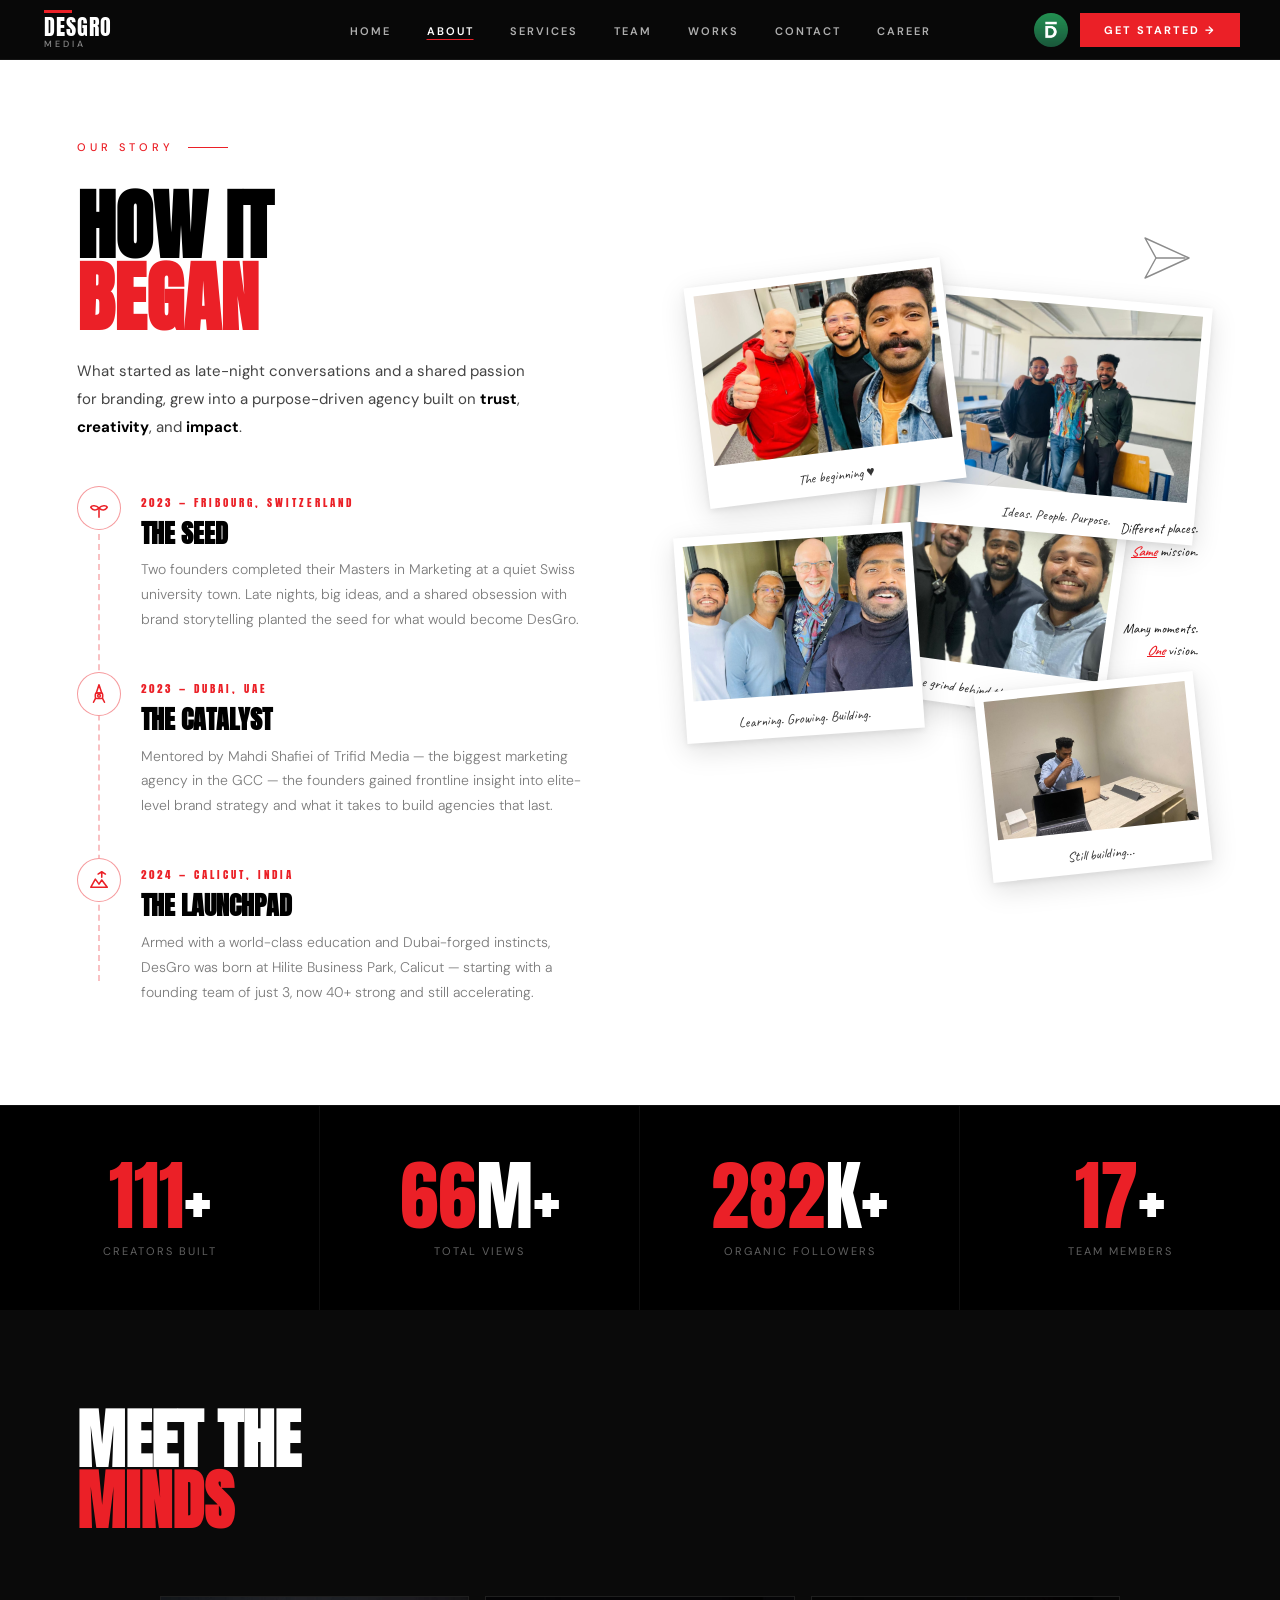
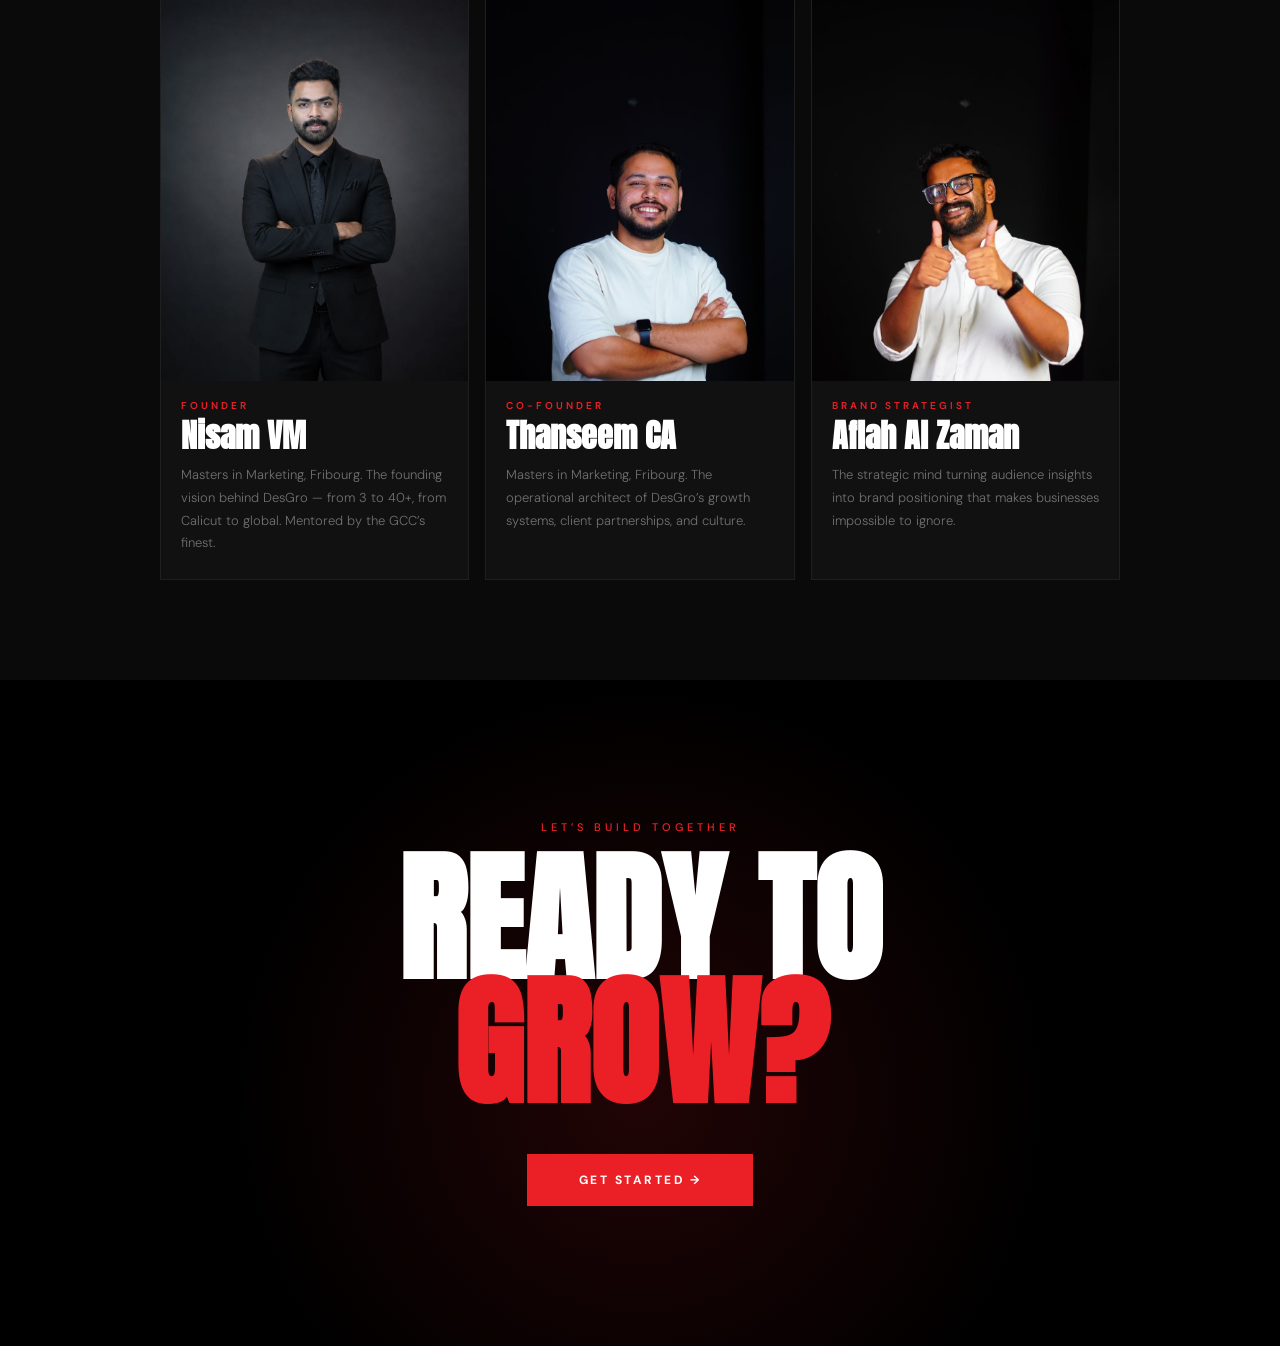
==== commit d29e858f: "Fix broken founder photos on About page Meet the Minds section referenced 3..jpg, 2.jpg, and 4th.jpg" ====
--- a/about.html
+++ b/about.html
@@ -863,7 +863,7 @@
     <div class="ab-founders-grid">
       <div class="ab-founder" data-reveal data-delay="0">
         <div class="ab-founder-img">
-          <img src="image assets/3..jpg" alt="Nisam VM" loading="lazy" decoding="async">
+          <img src="image assets/Nisam VM,CEO.jpg" alt="Nisam VM" loading="lazy" decoding="async">
         </div>
         <div class="ab-founder-info">
           <span class="ab-founder-role">Founder</span>
@@ -874,7 +874,7 @@
       </div>
       <div class="ab-founder" data-reveal data-delay="150">
         <div class="ab-founder-img">
-          <img src="image assets/2.jpg" alt="Thanseem CA" loading="lazy" decoding="async">
+          <img src="image assets/Thanseem,CO founder.jpg" alt="Thanseem CA" loading="lazy" decoding="async">
         </div>
         <div class="ab-founder-info">
           <span class="ab-founder-role">Co-Founder</span>
@@ -885,7 +885,7 @@
       </div>
       <div class="ab-founder" data-reveal data-delay="300">
         <div class="ab-founder-img">
-          <img src="image assets/4th.jpg" alt="Aflah Al Zaman" loading="lazy" decoding="async">
+          <img src="image assets/Aflah al zaman ,CMO.jpg" alt="Aflah Al Zaman" loading="lazy" decoding="async">
         </div>
         <div class="ab-founder-info">
           <span class="ab-founder-role">Brand Strategist</span>
--- a/style.css
+++ b/style.css
@@ -153,18 +153,17 @@
   width: 34px;
   height: 34px;
   border-radius: 50%;
+  background: #1a9c4f;
+  color: #fff;
+  font-family: var(--font-display);
+  font-size: 16px;
+  text-decoration: none;
   overflow: hidden;
   display: flex;
   align-items: center;
   justify-content: center;
   flex-shrink: 0;
   transition: transform 0.2s ease, box-shadow 0.2s ease;
-}
-.nav-circle-btn img {
-  width: 100%;
-  height: 100%;
-  object-fit: cover;
-  display: block;
 }
 .nav-circle-btn:hover {
   transform: scale(1.1);
@@ -1007,22 +1006,23 @@
 .card-inner {
   width: 100%;
   height: 100%;
-  border-radius: 10px;
+  border-radius: 14px;
   overflow: hidden;
-  box-shadow: 0 16px 50px rgba(0,0,0,0.75);
-  /* transition is set by JS per-hover for precise spring control */
-  transition: box-shadow 0.5s ease, filter 0.5s ease;
+  border: 2px solid rgba(235,32,39,0.6);
+  box-shadow: 0 24px 48px -20px rgba(0,0,0,0.8), 0 0 24px rgba(235,32,39,0.18);
+  transition: box-shadow 0.5s ease, filter 0.5s ease, border-color 0.5s ease;
   will-change: transform, filter;
   transform-origin: center center;
   position: relative;   /* for card-story positioning */
 }
 
-/* ── Cinematic card hover ── */
+/* ── Cinematic card hover — red outline brightens and glows harder ── */
 .card-hovered .card-inner {
+  border-color: var(--red);
   box-shadow:
     0 45px 120px rgba(0,0,0,0.92),
-    0 0 0 2.5px rgba(255,255,255,0.88),
-    0 0 45px rgba(255,255,255,0.12);
+    0 0 0 1px rgba(235,32,39,0.7),
+    0 0 65px rgba(235,32,39,0.4);
   filter: brightness(1.1) contrast(1.04) saturate(1.1);
 }
 
@@ -1061,6 +1061,36 @@
   opacity: 1;
 }
 
+/* Touch devices can't hover — keep name/role permanently visible,
+   but compact and fixed-height so no title/name length can eat the photo */
+@media (hover: none) {
+  .card-story {
+    transform: translateY(0);
+    opacity: 1;
+    padding: 10px 10px 8px;
+    gap: 2px;
+    background: linear-gradient(
+      to top,
+      rgba(0,0,0,0.88) 0%,
+      rgba(0,0,0,0.55) 65%,
+      transparent 100%
+    );
+  }
+
+  .card-story-role {
+    font-size: 7px;
+    letter-spacing: 1px;
+  }
+
+  .card-story-name {
+    font-size: 13px;
+    white-space: nowrap;
+    overflow: hidden;
+    text-overflow: ellipsis;
+    max-width: 100%;
+  }
+}
+
 .card-story-role {
   font-family: var(--font-body);
   font-size: 9px;
@@ -1069,6 +1099,10 @@
   color: var(--red);
   text-transform: uppercase;
   line-height: 1;
+  white-space: nowrap;
+  overflow: hidden;
+  text-overflow: ellipsis;
+  max-width: 100%;
 }
 
 .card-story-name {
@@ -1176,7 +1210,8 @@
 .works-title {
   font-family: var(--font-display);
   font-size: clamp(52px, 9vw, 130px);
-  line-height: 0.95;
+  line-height: 1.05;
+  padding-top: 0.1em;
   color: var(--white);
   text-transform: uppercase;
   letter-spacing: -2px;
@@ -1184,13 +1219,18 @@
 
 .works-title-red { color: var(--red); }
 
-/* 3-column grid; 1px gaps create ruled lines between cards */
+/* 3-column grid; cards are individually rounded and elevated */
 .works-grid {
   display: grid;
   grid-template-columns: repeat(3, 1fr);
-  gap: 1px;
-  background: rgba(255,255,255,0.07);
-}
+  gap: 28px;
+}
+
+/* The mobile carousel wraps cards in .works-track and appends clones —
+   on desktop that must stay invisible to layout so CSS Grid still sees
+   the 6 real cards as direct items, not one wrapper occupying column 1. */
+.works-track { display: contents; }
+.works-card[aria-hidden="true"] { display: none; }
 
 .works-card {
   background: #0a0a0a;
@@ -1217,6 +1257,26 @@
   .works-card:hover::before { background: var(--red); }
 }
 
+/* Grid cards (Fumme/AR Foods/Matrix/Kerala Taste/HU/Susi) get the rounded, elevated card treatment */
+.works-grid .works-card {
+  background: #101010;
+  border: 1px solid rgba(255,255,255,0.08);
+  border-radius: 20px;
+  box-shadow: 0 24px 48px -28px rgba(0,0,0,0.7);
+  transition: transform 0.35s cubic-bezier(0.16,1,0.3,1), border-color 0.3s ease, box-shadow 0.35s ease, background 0.3s ease;
+}
+
+.works-grid .works-card::before { content: none; }
+
+@media (hover: hover) {
+  .works-grid .works-card:hover {
+    background: #141414;
+    border-color: rgba(235,32,39,0.45);
+    transform: translateY(-6px);
+    box-shadow: 0 32px 60px -24px rgba(0,0,0,0.8);
+  }
+}
+
 /* Coloured visual band — unique gradient per card */
 .works-card-visual {
   width: 100%;
@@ -1287,6 +1347,88 @@
 }
 
 .works-card:hover .works-card-link { color: var(--white); }
+
+/* ── Grid card layout: avatar/name header, pill tags, footer CTA ── */
+.wc-card-header {
+  display: flex;
+  align-items: center;
+  gap: 10px;
+  margin-bottom: 18px;
+}
+
+.wc-avatar {
+  width: 30px;
+  height: 30px;
+  flex-shrink: 0;
+  border-radius: 50%;
+  background: var(--red);
+  color: var(--white);
+  font-family: var(--font-display);
+  font-size: 14px;
+  display: flex;
+  align-items: center;
+  justify-content: center;
+}
+
+.wc-client-name {
+  font-family: var(--font-body);
+  font-size: 12px;
+  font-weight: 700;
+  letter-spacing: 0.3px;
+  color: rgba(255,255,255,0.85);
+}
+
+.wc-tags {
+  display: flex;
+  flex-wrap: wrap;
+  gap: 8px;
+  margin: 14px 0 18px;
+}
+
+.wc-tag {
+  font-family: var(--font-body);
+  font-size: 10px;
+  font-weight: 600;
+  letter-spacing: 0.3px;
+  color: rgba(255,255,255,0.65);
+  background: rgba(255,255,255,0.06);
+  border: 1px solid rgba(255,255,255,0.09);
+  padding: 5px 12px;
+  border-radius: 20px;
+}
+
+.wc-card-footer {
+  margin-top: auto;
+  padding-top: 18px;
+  border-top: 1px solid rgba(255,255,255,0.08);
+  display: flex;
+  align-items: flex-end;
+  justify-content: space-between;
+  gap: 16px;
+}
+
+.works-grid .wc-card-footer .works-card-desc {
+  font-size: 11.5px;
+  line-height: 1.7;
+  flex: 1;
+}
+
+.works-grid .wc-card-footer .works-card-link {
+  flex-shrink: 0;
+  margin-top: 0;
+  background: var(--red);
+  color: var(--white);
+  padding: 9px 16px;
+  border-radius: 20px;
+  font-size: 9px;
+  letter-spacing: 1.5px;
+  transition: background 0.2s ease, transform 0.2s ease;
+}
+
+.works-grid .works-card:hover .wc-card-footer .works-card-link {
+  background: #ff3038;
+  transform: translateX(2px);
+}
 
 /* Henna Instagram link style */
 .works-card-link--ig {
@@ -1400,17 +1542,47 @@
 /* ── Responsive ── */
 /* Works + Henna card responsive rules consolidated in main breakpoints below */
 @media (max-width: 900px) {
-  .works-grid { grid-template-columns: repeat(2, 1fr); }
+  .works-grid { grid-template-columns: repeat(2, 1fr); gap: 20px; }
 }
 
 @media (max-width: 600px) {
-  .works-grid { grid-template-columns: repeat(3, 1fr); }
-  .works-card-body { padding: 8px 6px 10px; }
-  .works-card-name { font-size: 10px; line-height: 1.2; margin-bottom: 0; }
+  /* Auto-drifting belt instead of a cramped 3-column grid — cards glide
+     left forever, the one nearest centre lit up at full size. */
+  .works-grid {
+    overflow: hidden;
+    padding: 4px 0 10px;
+  }
+
+  .works-track {
+    display: flex;
+    gap: 14px;
+    width: max-content;
+  }
+
+  .works-card[aria-hidden="true"] { display: flex; }
+
+  .works-grid .works-card {
+    flex: 0 0 68vw;
+    border-radius: 14px;
+    opacity: 0.4;
+    transform: scale(0.9);
+    transition: opacity 0.35s ease, transform 0.35s ease;
+  }
+
+  .works-grid .works-card.is-active {
+    opacity: 1;
+    transform: scale(1);
+  }
+
+  .works-card-body { padding: 14px 14px 16px; }
+  .wc-card-header { margin-bottom: 10px; }
+  .works-card-name { font-size: 15px; line-height: 1.25; margin-bottom: 0; }
   .works-card-cat { display: none; }
   .works-card-desc { display: none; }
   .works-card-link { display: none; }
   .works-card-stats { display: none; }
+  .wc-tags { display: none; }
+  .wc-card-footer { display: none; }
 }
 
 /* ── NEWS SLIDER ── */
@@ -1543,19 +1715,22 @@
   border-radius: 3px;
 }
 
-/* Real-work label on card */
+/* Real-work label on card — sits top-right of the avatar/name header row */
 .wc-real-badge {
   display: inline-block;
-  align-self: flex-start;
-  background: var(--red);
-  color: var(--white);
+  margin-left: auto;
+  flex-shrink: 0;
+  background: rgba(235,32,39,0.12);
+  color: var(--red);
+  border: 1px solid rgba(235,32,39,0.4);
   font-family: var(--font-body);
   font-size: 8px;
   font-weight: 700;
-  letter-spacing: 2px;
-  text-transform: uppercase;
-  padding: 3px 8px;
-  margin-bottom: 10px;
+  letter-spacing: 1.5px;
+  text-transform: uppercase;
+  padding: 4px 10px;
+  border-radius: 20px;
+  white-space: nowrap;
 }
 
 /* ── FUMME MODAL ── */
@@ -2302,7 +2477,7 @@
   align-items: center;
   gap: 20px;
   padding: 20px 28px;
-  border: 1px solid rgba(255,255,255,0.12);
+  border: 1px solid rgba(235,32,39,0.35);
   border-radius: 14px;
   text-decoration: none;
   color: #ffffff;
@@ -2310,19 +2485,21 @@
 }
 
 .ct-social-row:hover {
-  background: rgba(255,255,255,0.06);
-  border-color: rgba(255,255,255,0.28);
-}
+  background: rgba(235,32,39,0.08);
+  border-color: var(--red);
+}
+
+.ct-social-row--static:hover { transform: none; }
 
 @media (hover: hover) and (pointer: fine) {
-  .ct-social-row:hover { transform: translateX(4px); }
+  .ct-social-row:not(.ct-social-row--static):hover { transform: translateX(4px); }
 }
 
 .ct-social-icon {
   width: 28px;
   height: 28px;
   flex-shrink: 0;
-  color: #ffffff;
+  color: var(--red);
 }
 
 .ct-social-info {
@@ -2349,12 +2526,12 @@
 
 .ct-social-arrow {
   font-size: 20px;
-  color: rgba(255,255,255,0.35);
+  color: rgba(235,32,39,0.6);
   flex-shrink: 0;
   transition: color 0.2s ease, transform 0.2s ease;
 }
 
-.ct-social-row:hover .ct-social-arrow { color: #ffffff; }
+.ct-social-row:hover .ct-social-arrow { color: var(--red); }
 @media (hover: hover) and (pointer: fine) {
   .ct-social-row:hover .ct-social-arrow { transform: translateX(4px); }
 }
@@ -2496,14 +2673,6 @@
   pointer-events: auto;
 }
 
-/* ── Info strip (Location + Email) between body and footer bar ── */
-.ct-info-strip {
-  display: flex;
-  gap: 12px;
-  flex-wrap: wrap;
-  margin-top: 36px;
-}
-
 /* ── Footer ── */
 .contact-footer {
   display: flex;
@@ -2519,42 +2688,6 @@
   display: flex;
   flex-direction: column;
   line-height: 1;
-}
-
-.footer-info-block {
-  display: flex;
-  flex-direction: column;
-  gap: 5px;
-  padding: 18px 28px;
-  border: 1px solid rgba(255,255,255,0.08);
-  border-radius: 12px;
-  min-width: 180px;
-  flex: 1;
-  max-width: 280px;
-}
-
-.footer-info-label {
-  font-family: var(--font-body);
-  font-size: 10px;
-  font-weight: 600;
-  letter-spacing: 2px;
-  text-transform: uppercase;
-  color: rgba(255,255,255,0.30);
-}
-
-.footer-info-val {
-  font-family: var(--font-body);
-  font-size: 14px;
-  color: var(--white);
-}
-
-.footer-info-link {
-  text-decoration: none;
-  transition: color 0.2s ease;
-}
-
-.footer-info-link:hover {
-  color: var(--red);
 }
 
 .footer-copy {
@@ -2688,7 +2821,6 @@
   .ct-social-row { padding: 16px 20px; gap: 14px; }
   .ct-social-platform { font-size: clamp(16px, 5vw, 22px); }
   .contact-footer { flex-direction: row; align-items: center; gap: 12px; }
-  .ct-info-strip { margin-top: 24px; gap: 8px; }
 }
 
 /* ============================================================
@@ -2723,7 +2855,7 @@
   .works-section { padding: 48px 16px 60px; }
   .news-section  { padding: 40px 16px 52px; }
   .works-title { font-size: clamp(38px, 14vw, 60px); letter-spacing: -1px; }
-  .works-eyebrow { letter-spacing: 2.5px; margin-bottom: 14px; }
+  .works-eyebrow { letter-spacing: 2.5px; margin-bottom: 18px; }
   .works-header { margin-bottom: 32px; }
   .works-card-body { padding: 16px 14px 20px; }
   .works-card-name { font-size: clamp(15px, 5vw, 19px); }
@@ -2738,9 +2870,9 @@
 
   /* ── SD section ── */
   .sd-why-panel { padding: 40px 16px 48px; }
-  .sd-stat-row { grid-template-columns: 28px 1fr; gap: 0 12px; }
-  .sd-stat-label { display: none; }
-  .sd-stat-num, .sd-stat-suf { font-size: clamp(36px, 12vw, 60px); }
+  .sd-stat-row { grid-template-columns: 28px 1fr auto; gap: 0 12px; }
+  .sd-stat-label { max-width: 76px; font-size: 8px; }
+  .sd-stat-num, .sd-stat-suf { font-size: clamp(30px, 10vw, 48px); }
   .sd-svc-name { font-size: clamp(18px, 5.5vw, 28px); }
 
   /* ── Contact ── */
@@ -2773,21 +2905,133 @@
   position: fixed;
   inset: 0;
   z-index: 9999;
-  background: #000;
-  transition: opacity 0.8s ease;
-  will-change: opacity;
-}
-
-.page-loader.exit {
-  opacity: 0;
-  pointer-events: none;
-}
-
-#loaderVideo {
-  width: 100%;
+  background: #1a1a1a;
+  display: flex;
+  flex-direction: column;
+  align-items: center;
+  justify-content: center;
+  transition: transform 0.9s cubic-bezier(0.76, 0, 0.24, 1);
+  will-change: transform;
+  perspective: 1200px;
+}
+
+.page-loader.exit { transform: translateY(-100%); }
+
+.loader-logo-wrap {
+  position: relative;
+  width: 180px;
+  height: 180px;
+  display: flex;
+  align-items: center;
+  justify-content: center;
+}
+
+.loader-3d-box {
+  position: relative;
+  width: 140px;
+  height: 140px;
+  transform-style: preserve-3d;
+  animation: l-box-flip 2.8s cubic-bezier(0.65, 0, 0.35, 1) infinite;
+}
+
+@keyframes l-box-flip {
+  0% { transform: rotateY(0deg); }
+  100% { transform: rotateY(360deg); }
+}
+
+.loader-3d-box .face {
+  position: absolute;
+  top: 50%;
+  left: 50%;
+  background: var(--red);
+  transform-style: preserve-3d;
+  backface-visibility: hidden;
+}
+
+.loader-3d-box .face {
+  backface-visibility: visible;
+}
+
+.loader-3d-box .face.front {
+  width: 140px; height: 140px; 
+  margin: -70px 0 0 -70px;
+  display: flex; flex-direction: column; align-items: center; justify-content: center;
+  transform: translateZ(10px);
+}
+
+.loader-3d-box .face.back {
+  width: 140px; height: 140px; 
+  margin: -70px 0 0 -70px;
+  display: flex; flex-direction: column; align-items: center; justify-content: center;
+  transform: rotateY(180deg) translateZ(10px);
+}
+
+.loader-3d-box .face.left {
+  width: 20px; height: 140px; 
+  margin: -70px 0 0 -10px; 
+  transform: rotateY(-90deg) translateZ(70px); 
+  background: #cc1b21;
+}
+
+.loader-3d-box .face.right {
+  width: 20px; height: 140px; 
+  margin: -70px 0 0 -10px; 
+  transform: rotateY(90deg) translateZ(70px); 
+  background: #cc1b21;
+}
+
+.loader-3d-box .face.top {
+  width: 140px; height: 20px; 
+  margin: -10px 0 0 -70px; 
+  transform: rotateX(90deg) translateZ(70px); 
+  background: #d91c23;
+}
+
+.loader-3d-box .face.bottom {
+  width: 140px; height: 20px; 
+  margin: -10px 0 0 -70px; 
+  transform: rotateX(-90deg) translateZ(70px); 
+  background: #a31419;
+  box-shadow: 0 40px 60px rgba(0,0,0,0.7);
+}
+
+.loader-topbar {
+  height: 12px;
+  width: 66px;
+  background: var(--white);
+  margin-bottom: 8px;
+  transform: translateZ(1px);
+}
+
+.loader-name {
+  display: block;
+  font-family: var(--font-display);
+  font-size: 104px;
+  color: #fff;
+  letter-spacing: 0;
+  line-height: 0.85;
+  transform: translateZ(1px);
+}
+
+.loader-track {
+  position: absolute;
+  bottom: 48px;
+  width: min(260px, 55vw);
+  height: 1px;
+  background: rgba(255,255,255,0.2);
+  overflow: hidden;
+}
+
+.loader-fill {
   height: 100%;
-  object-fit: cover;
-  display: block;
+  width: 0;
+  background: var(--white);
+  animation: l-progress 1.9s cubic-bezier(0.4,0,0.2,1) forwards 0.1s;
+}
+@keyframes l-progress {
+  0%   { width: 0;    }
+  65%  { width: 72%;  }
+  100% { width: 100%; }
 }
 
 /* ============================================================
@@ -3365,27 +3609,39 @@
   .sd-why-p { font-size: 10.5px; line-height: 1.75; }
   .sd-stats-rows { margin-top: 0; align-self: flex-start; padding-top: 4px; }
   .sd-stat-num, .sd-stat-suf { font-size: clamp(18px, 5vw, 28px); }
-  .sd-stat-row { grid-template-columns: 20px 1fr; gap: 0 6px; }
-  .sd-stat-label { display: none; }
-
-  /* Service cards: horizontal swipe strip — ~3 visible at once */
-  .sd-cards { flex-wrap: nowrap; overflow-x: auto; overflow-y: hidden; scroll-snap-type: x mandatory; -webkit-overflow-scrolling: touch; scrollbar-width: none; }
-  .sd-cards::-webkit-scrollbar { display: none; }
-  .sd-card { flex: 0 0 32vw; scroll-snap-align: start; min-height: 200px; padding: 0 8px; transition: flex-basis 0.3s ease; }
-  .sd-card-name { font-size: clamp(13px, 3.8vw, 17px); line-height: 1.1; }
-  .sd-card-desc { display: none; font-size: 9.5px; line-height: 1.5; margin-top: 8px; color: rgba(0,0,0,0.6); padding: 0 2px; }
-  .sd-card-arrow { width: 28px; height: 28px; font-size: 12px; bottom: 14px; }
-
-  /* Tap-to-reveal: card expands and description shows */
-  .sd-card.card-tap-active { flex: 0 0 72vw; }
+  .sd-stat-row { grid-template-columns: 20px 1fr auto; gap: 0 6px; }
+  .sd-stat-label { max-width: 88px; font-size: 8.5px; }
+
+  /* Service cards: single-column list — label left, arrow-icon right, thin row dividers */
+  .sd-cards { display: flex; flex-direction: column; background: none; gap: 0; }
+  .sd-card {
+    flex-direction: row; flex-wrap: wrap;
+    align-items: center; justify-content: flex-start;
+    min-height: 0; width: 100%; min-width: 0;
+    padding: 20px 4px;
+    text-align: left;
+    border-bottom: 1px solid rgba(0,0,0,0.12);
+    transition: padding 0.3s ease,
+                opacity 0.6s ease, transform 0.6s cubic-bezier(0.16,1,0.3,1), background 0.3s ease;
+  }
+  .sd-card:last-child { border-bottom: none; }
+  .sd-card-num { position: static; left: auto; top: auto; transform: none; margin-right: 14px; flex-shrink: 0; }
+  .sd-card-name { flex: 1; width: auto; text-align: left; font-size: clamp(14px, 4.2vw, 18px); line-height: 1.15; }
+  .sd-card-desc {
+    display: none; flex-basis: 100%; width: 100%; order: 3;
+    font-size: 11px; line-height: 1.6; margin-top: 14px; color: rgba(0,0,0,0.6); text-align: left;
+  }
+  .sd-card-arrow { position: static; left: auto; bottom: auto; transform: none; margin-left: 12px; flex-shrink: 0; width: 28px; height: 28px; font-size: 12px; }
+
+  /* Tap-to-reveal: row grows to show description below the label/arrow line */
+  .sd-card.card-tap-active { padding-bottom: 24px; }
   .sd-card.card-tap-active .sd-card-desc { display: block; }
-  .sd-card.card-tap-active .sd-card-name { font-size: clamp(16px, 5vw, 22px); }
 }
 
 @media (max-width: 480px) {
   .sd-why-panel { padding: 44px 20px 52px; }
-  .sd-card { flex: 0 0 68vw; min-height: 180px; padding: 0 14px; }
-  .sd-card-name { font-size: clamp(18px, 5vw, 24px); line-height: 1.1; }
+  .sd-card { padding: 17px 2px; }
+  .sd-card-name { font-size: clamp(13px, 4.5vw, 16px); line-height: 1.15; }
   .sd-scrolly-outer { height: 160vh; }
   .sd-stmt { font-size: clamp(26px, 8vw, 42px); }
   .sd-stmt--light { font-size: clamp(16px, 5.5vw, 28px); }
@@ -3463,6 +3719,31 @@
   transition: box-shadow 0.35s ease, filter 0.35s ease;
   will-change: transform;
   backface-visibility: hidden;
+  position: relative;
+}
+
+.filmstrip-caption {
+  position: absolute;
+  left: 8px;
+  right: 8px;
+  bottom: 8px;
+  z-index: 2;
+  padding: 6px 10px;
+  background: rgba(0,0,0,0.62);
+  backdrop-filter: blur(3px);
+  -webkit-backdrop-filter: blur(3px);
+  border-radius: 4px;
+  border: 1px solid rgba(255,255,255,0.08);
+  color: #fff;
+  font-family: var(--font-body);
+  font-size: 11px;
+  font-weight: 600;
+  letter-spacing: 0.01em;
+  text-align: center;
+  white-space: nowrap;
+  overflow: hidden;
+  text-overflow: ellipsis;
+  pointer-events: none;
 }
 
 .filmstrip-frame img {
@@ -3488,9 +3769,11 @@
 /* Responsive */
 @media (max-width: 768px) {
   .filmstrip-frame { height: 190px; }
+  .filmstrip-caption { font-size: 10px; padding: 5px 8px; }
 }
 @media (max-width: 480px) {
   .filmstrip-frame { height: 140px; }
+  .filmstrip-caption { font-size: 9px; padding: 4px 6px; left: 5px; right: 5px; bottom: 5px; }
 }
 
 /* Respect user's motion preference — disable all non-essential animation */
@@ -3567,12 +3850,6 @@
   .ct-social-row { gap: 12px; }
   .ct-social-icon { width: 22px; height: 22px; }
   .ct-social-platform { font-size: clamp(14px, 4.5vw, 18px); }
-  .ct-info-strip {
-    flex-direction: column;
-    gap: 12px;
-    padding: 16px 0;
-  }
-  .footer-info-block { flex-direction: row; gap: 8px; align-items: center; }
 }
 
 @media (max-width: 480px) {
@@ -3599,17 +3876,6 @@
 @media (max-width: 360px) {
   .works-cv7-visual { min-height: 130px; max-height: 180px; }
   .wcs-num { font-size: 18px; }
-}
-
-/* ═══════════════════════════════════════
-   SERVICE CARDS — mobile scroll polish
-═══════════════════════════════════════ */
-@media (max-width: 768px) {
-  .sd-cards {
-    -webkit-overflow-scrolling: touch;
-    scrollbar-width: none;
-  }
-  .sd-cards::-webkit-scrollbar { display: none; }
 }
 
 /* ═══════════════════════════════════════
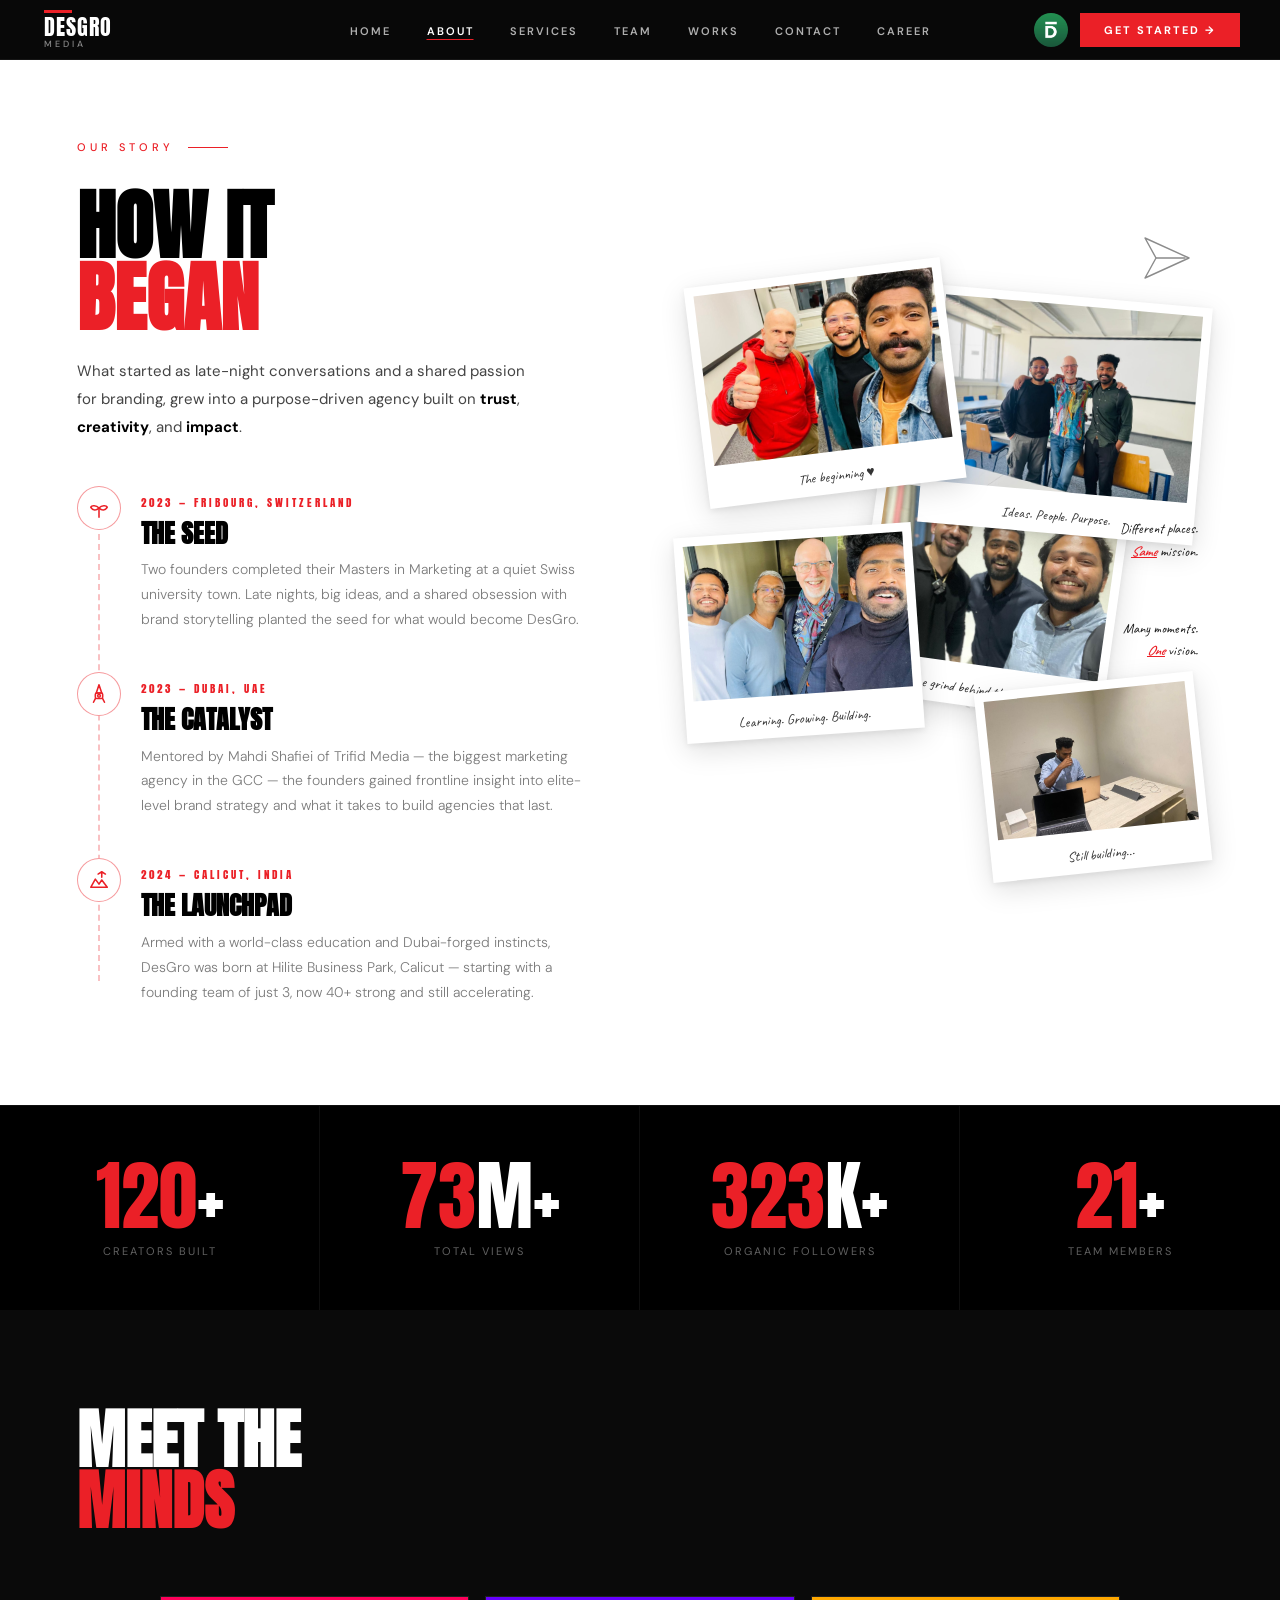
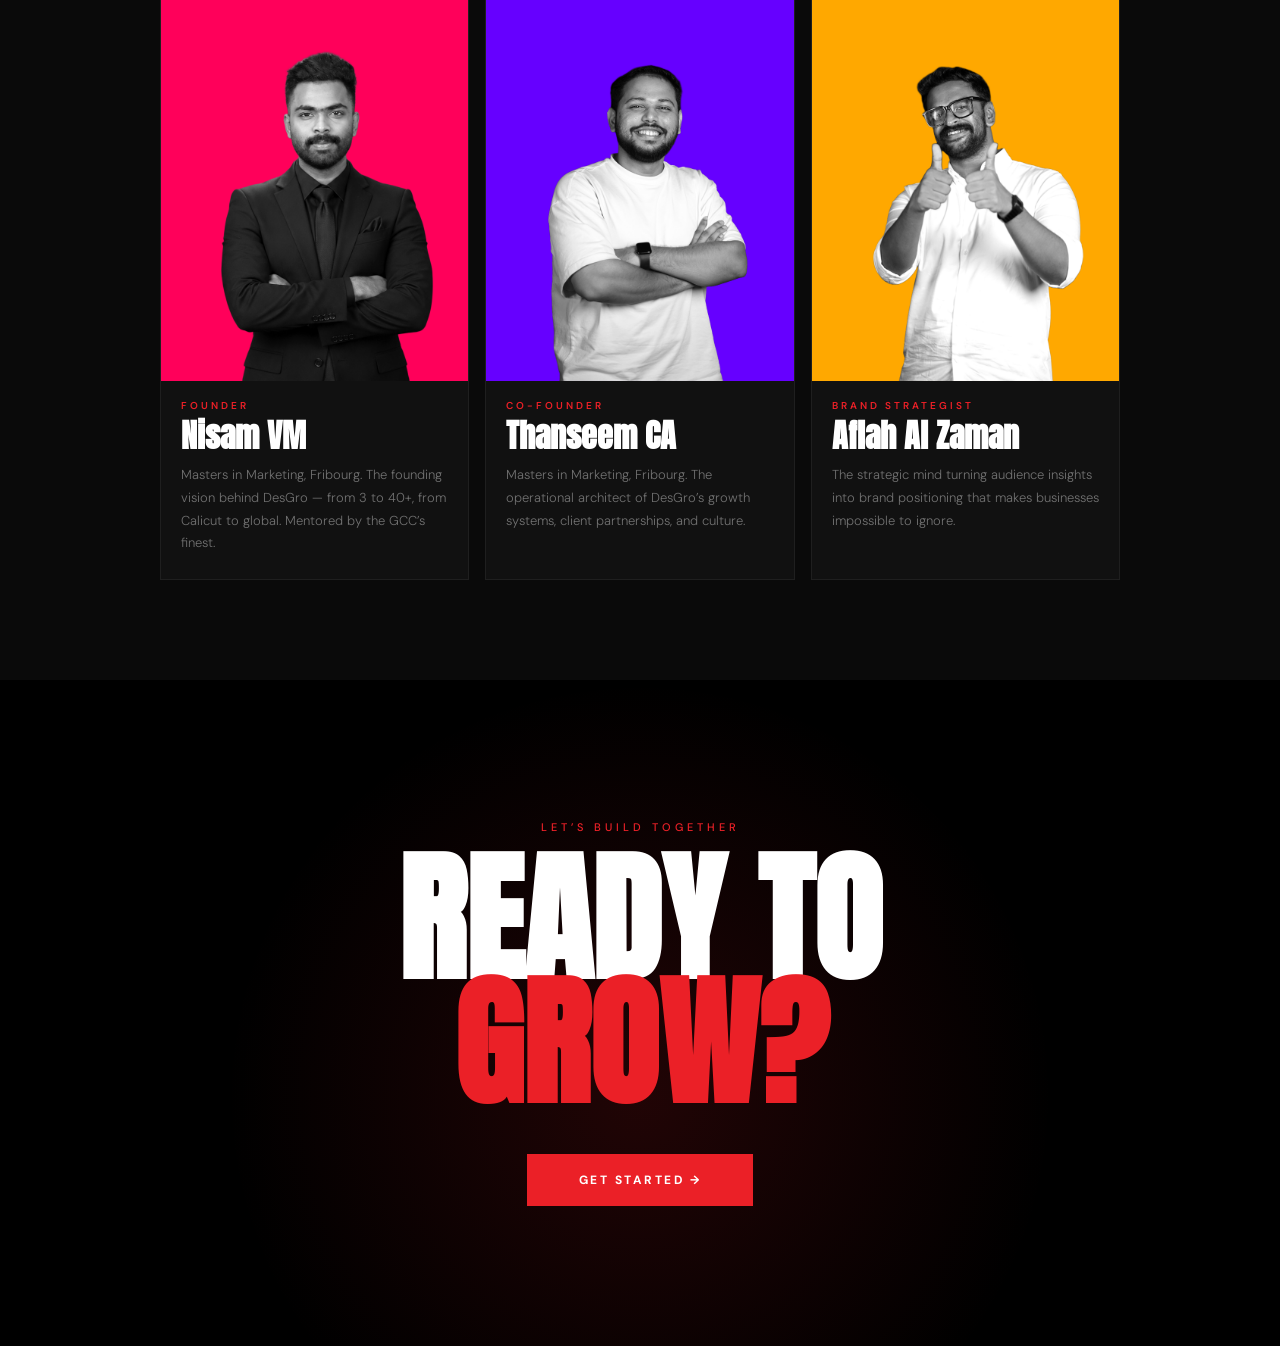
==== commit ab9832ff: "Switch team photos to PNG and fix About page image paths" ====
--- a/about.html
+++ b/about.html
@@ -73,10 +73,17 @@
       max-width: 460px;
       margin-bottom: 44px;
     }
-    .ab-story-intro strong { color: #000; font-weight: 700; }
+
+    .ab-story-intro strong {
+      color: #000;
+      font-weight: 700;
+    }
 
     /* Milestones — icon timeline */
-    .ab-milestones { position: relative; }
+    .ab-milestones {
+      position: relative;
+    }
+
     .ab-milestones::before {
       content: '';
       position: absolute;
@@ -131,7 +138,9 @@
       stroke-linejoin: round;
     }
 
-    .ab-ms-body { padding-top: 8px; }
+    .ab-ms-body {
+      padding-top: 8px;
+    }
 
     .ab-milestone-year {
       font-family: var(--font-display);
@@ -214,9 +223,27 @@
       z-index: 9;
       pointer-events: none;
     }
-    .ab-c1 { top: 41%; right: 1%; text-align: right; max-width: 148px; }
-    .ab-c2 { bottom: 35%; right: 1%; text-align: right; max-width: 148px; }
-    .ab-cr { color: var(--red); font-weight: 600; text-decoration: underline; font-style: italic; }
+
+    .ab-c1 {
+      top: 41%;
+      right: 1%;
+      text-align: right;
+      max-width: 148px;
+    }
+
+    .ab-c2 {
+      bottom: 35%;
+      right: 1%;
+      text-align: right;
+      max-width: 148px;
+    }
+
+    .ab-cr {
+      color: var(--red);
+      font-weight: 600;
+      text-decoration: underline;
+      font-style: italic;
+    }
 
     /* Paper plane */
     .ab-deco-plane {
@@ -624,10 +651,15 @@
     }
 
     @media (max-width: 600px) {
+
       .ab-callout,
-      .ab-deco-plane { display: none; }
-
-      .ab-photo-caption { font-size: 11px; }
+      .ab-deco-plane {
+        display: none;
+      }
+
+      .ab-photo-caption {
+        font-size: 11px;
+      }
 
       .ab-hero-right {
         height: 230px;
@@ -682,7 +714,9 @@
     }
 
     @media (max-width: 380px) {
-      .ab-photo-caption { font-size: 10px; }
+      .ab-photo-caption {
+        font-size: 10px;
+      }
 
       .ab-hero-right {
         height: 200px;
@@ -770,36 +804,54 @@
     <div class="ab-story-left">
       <div class="ab-story-label">Our Story</div>
       <h2 class="ab-story-heading">HOW IT<br><em>BEGAN</em></h2>
-      <p class="ab-story-intro">What started as late-night conversations and a shared passion for branding, grew into a purpose-driven agency built on <strong>trust</strong>, <strong>creativity</strong>, and <strong>impact</strong>.</p>
+      <p class="ab-story-intro">What started as late-night conversations and a shared passion for branding, grew into a
+        purpose-driven agency built on <strong>trust</strong>, <strong>creativity</strong>, and <strong>impact</strong>.
+      </p>
       <div class="ab-milestones">
         <div class="ab-milestone" data-reveal>
           <div class="ab-ms-icon">
-            <svg viewBox="0 0 24 24"><path d="M12 22V12"/><path d="M12 12C9 9 4 9 3 11c2 4 6 4 9 1z"/><path d="M12 12c3-3 8-3 9-1-2 4-6 4-9 1z"/></svg>
+            <svg viewBox="0 0 24 24">
+              <path d="M12 22V12" />
+              <path d="M12 12C9 9 4 9 3 11c2 4 6 4 9 1z" />
+              <path d="M12 12c3-3 8-3 9-1-2 4-6 4-9 1z" />
+            </svg>
           </div>
           <div class="ab-ms-body">
             <span class="ab-milestone-year">2023 &mdash; FRIBOURG, SWITZERLAND</span>
             <h3>THE SEED</h3>
-            <p>Two founders completed their Masters in Marketing at a quiet Swiss university town. Late nights, big ideas, and a shared obsession with brand storytelling planted the seed for what would become DesGro.</p>
+            <p>Two founders completed their Masters in Marketing at a quiet Swiss university town. Late nights, big
+              ideas, and a shared obsession with brand storytelling planted the seed for what would become DesGro.</p>
           </div>
         </div>
         <div class="ab-milestone" data-reveal data-delay="140">
           <div class="ab-ms-icon">
-            <svg viewBox="0 0 24 24"><path d="M12 2l-3 9h6l-3-9z"/><rect x="8" y="11" width="8" height="6" rx="1.5"/><path d="M8 17l-2 4M16 17l2 4"/><circle cx="12" cy="14" r="1.5"/></svg>
+            <svg viewBox="0 0 24 24">
+              <path d="M12 2l-3 9h6l-3-9z" />
+              <rect x="8" y="11" width="8" height="6" rx="1.5" />
+              <path d="M8 17l-2 4M16 17l2 4" />
+              <circle cx="12" cy="14" r="1.5" />
+            </svg>
           </div>
           <div class="ab-ms-body">
             <span class="ab-milestone-year">2023 &mdash; DUBAI, UAE</span>
             <h3>THE CATALYST</h3>
-            <p>Mentored by Mahdi Shafiei of Trifid Media &mdash; the biggest marketing agency in the GCC &mdash; the founders gained frontline insight into elite-level brand strategy and what it takes to build agencies that last.</p>
+            <p>Mentored by Mahdi Shafiei of Trifid Media &mdash; the biggest marketing agency in the GCC &mdash; the
+              founders gained frontline insight into elite-level brand strategy and what it takes to build agencies that
+              last.</p>
           </div>
         </div>
         <div class="ab-milestone" data-reveal data-delay="280">
           <div class="ab-ms-icon">
-            <svg viewBox="0 0 24 24"><path d="M3 20l5-9 4 5.5 3-4.5 6 8H3z"/><path d="M15 3v6M15 3l4 2.5M15 3l-4 2.5"/></svg>
+            <svg viewBox="0 0 24 24">
+              <path d="M3 20l5-9 4 5.5 3-4.5 6 8H3z" />
+              <path d="M15 3v6M15 3l4 2.5M15 3l-4 2.5" />
+            </svg>
           </div>
           <div class="ab-ms-body">
             <span class="ab-milestone-year">2024 &mdash; CALICUT, INDIA</span>
             <h3>THE LAUNCHPAD</h3>
-            <p>Armed with a world-class education and Dubai-forged instincts, DesGro was born at Hilite Business Park, Calicut &mdash; starting with a founding team of just 3, now 40+ strong and still accelerating.</p>
+            <p>Armed with a world-class education and Dubai-forged instincts, DesGro was born at Hilite Business Park,
+              Calicut &mdash; starting with a founding team of just 3, now 40+ strong and still accelerating.</p>
           </div>
         </div>
       </div>
@@ -808,9 +860,11 @@
     <!-- RIGHT: polaroid photos + decorative elements -->
     <div class="ab-hero-right">
       <!-- Paper plane decoration -->
-      <svg class="ab-deco-plane" width="52" height="48" viewBox="0 0 52 48" fill="none" xmlns="http://www.w3.org/2000/svg">
-        <path d="M4 4l44 20L4 44l11-20L4 4z" stroke="#1a1a1a" stroke-width="1.4" stroke-linecap="round" stroke-linejoin="round"/>
-        <line x1="15" y1="24" x2="44" y2="24" stroke="#1a1a1a" stroke-width="1.4" stroke-linecap="round"/>
+      <svg class="ab-deco-plane" width="52" height="48" viewBox="0 0 52 48" fill="none"
+        xmlns="http://www.w3.org/2000/svg">
+        <path d="M4 4l44 20L4 44l11-20L4 4z" stroke="#1a1a1a" stroke-width="1.4" stroke-linecap="round"
+          stroke-linejoin="round" />
+        <line x1="15" y1="24" x2="44" y2="24" stroke="#1a1a1a" stroke-width="1.4" stroke-linecap="round" />
       </svg>
 
       <!-- Floating handwritten callouts -->
@@ -819,8 +873,10 @@
 
       <!-- Decorative dashed paths -->
       <svg class="ab-deco-svg" viewBox="0 0 600 600" preserveAspectRatio="none" xmlns="http://www.w3.org/2000/svg">
-        <path d="M60 180 Q180 110 330 230 Q430 310 510 190" stroke="rgba(0,0,0,0.11)" stroke-dasharray="5 9" fill="none" stroke-width="1.4"/>
-        <path d="M40 430 Q200 370 390 460 Q480 500 545 415" stroke="rgba(0,0,0,0.09)" stroke-dasharray="5 9" fill="none" stroke-width="1.4"/>
+        <path d="M60 180 Q180 110 330 230 Q430 310 510 190" stroke="rgba(0,0,0,0.11)" stroke-dasharray="5 9" fill="none"
+          stroke-width="1.4" />
+        <path d="M40 430 Q200 370 390 460 Q480 500 545 415" stroke="rgba(0,0,0,0.09)" stroke-dasharray="5 9" fill="none"
+          stroke-width="1.4" />
       </svg>
 
       <!-- White polaroid photos with handwritten captions -->
@@ -863,7 +919,7 @@
     <div class="ab-founders-grid">
       <div class="ab-founder" data-reveal data-delay="0">
         <div class="ab-founder-img">
-          <img src="image assets/Nisam VM,CEO.jpg" alt="Nisam VM" loading="lazy" decoding="async">
+          <img src="image assets/nisam.png" alt="Nisam VM" loading="lazy" decoding="async">
         </div>
         <div class="ab-founder-info">
           <span class="ab-founder-role">Founder</span>
@@ -874,7 +930,7 @@
       </div>
       <div class="ab-founder" data-reveal data-delay="150">
         <div class="ab-founder-img">
-          <img src="image assets/Thanseem,CO founder.jpg" alt="Thanseem CA" loading="lazy" decoding="async">
+          <img src="image assets/thanseem.png" alt="Thanseem CA" loading="lazy" decoding="async">
         </div>
         <div class="ab-founder-info">
           <span class="ab-founder-role">Co-Founder</span>
@@ -885,7 +941,7 @@
       </div>
       <div class="ab-founder" data-reveal data-delay="300">
         <div class="ab-founder-img">
-          <img src="image assets/Aflah al zaman ,CMO.jpg" alt="Aflah Al Zaman" loading="lazy" decoding="async">
+          <img src="image assets/aflu.png" alt="Aflah Al Zaman" loading="lazy" decoding="async">
         </div>
         <div class="ab-founder-info">
           <span class="ab-founder-role">Brand Strategist</span>
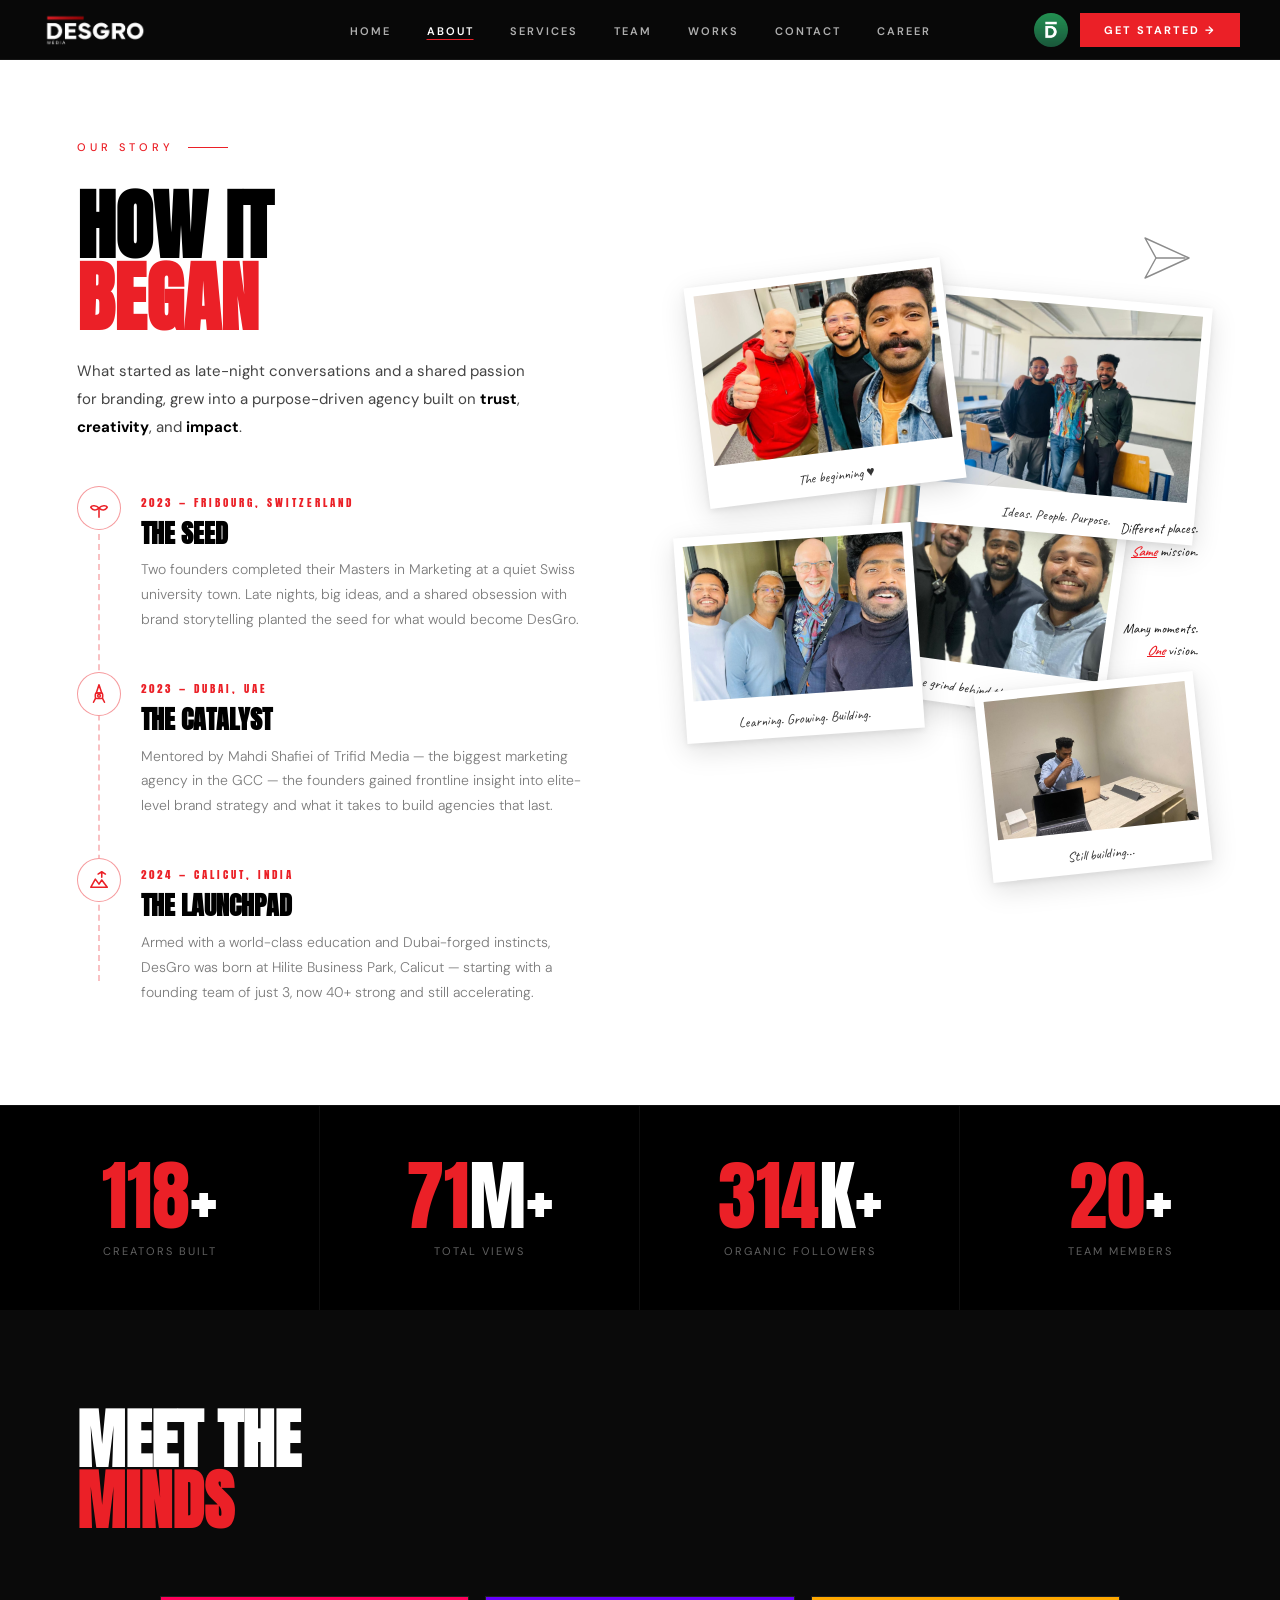
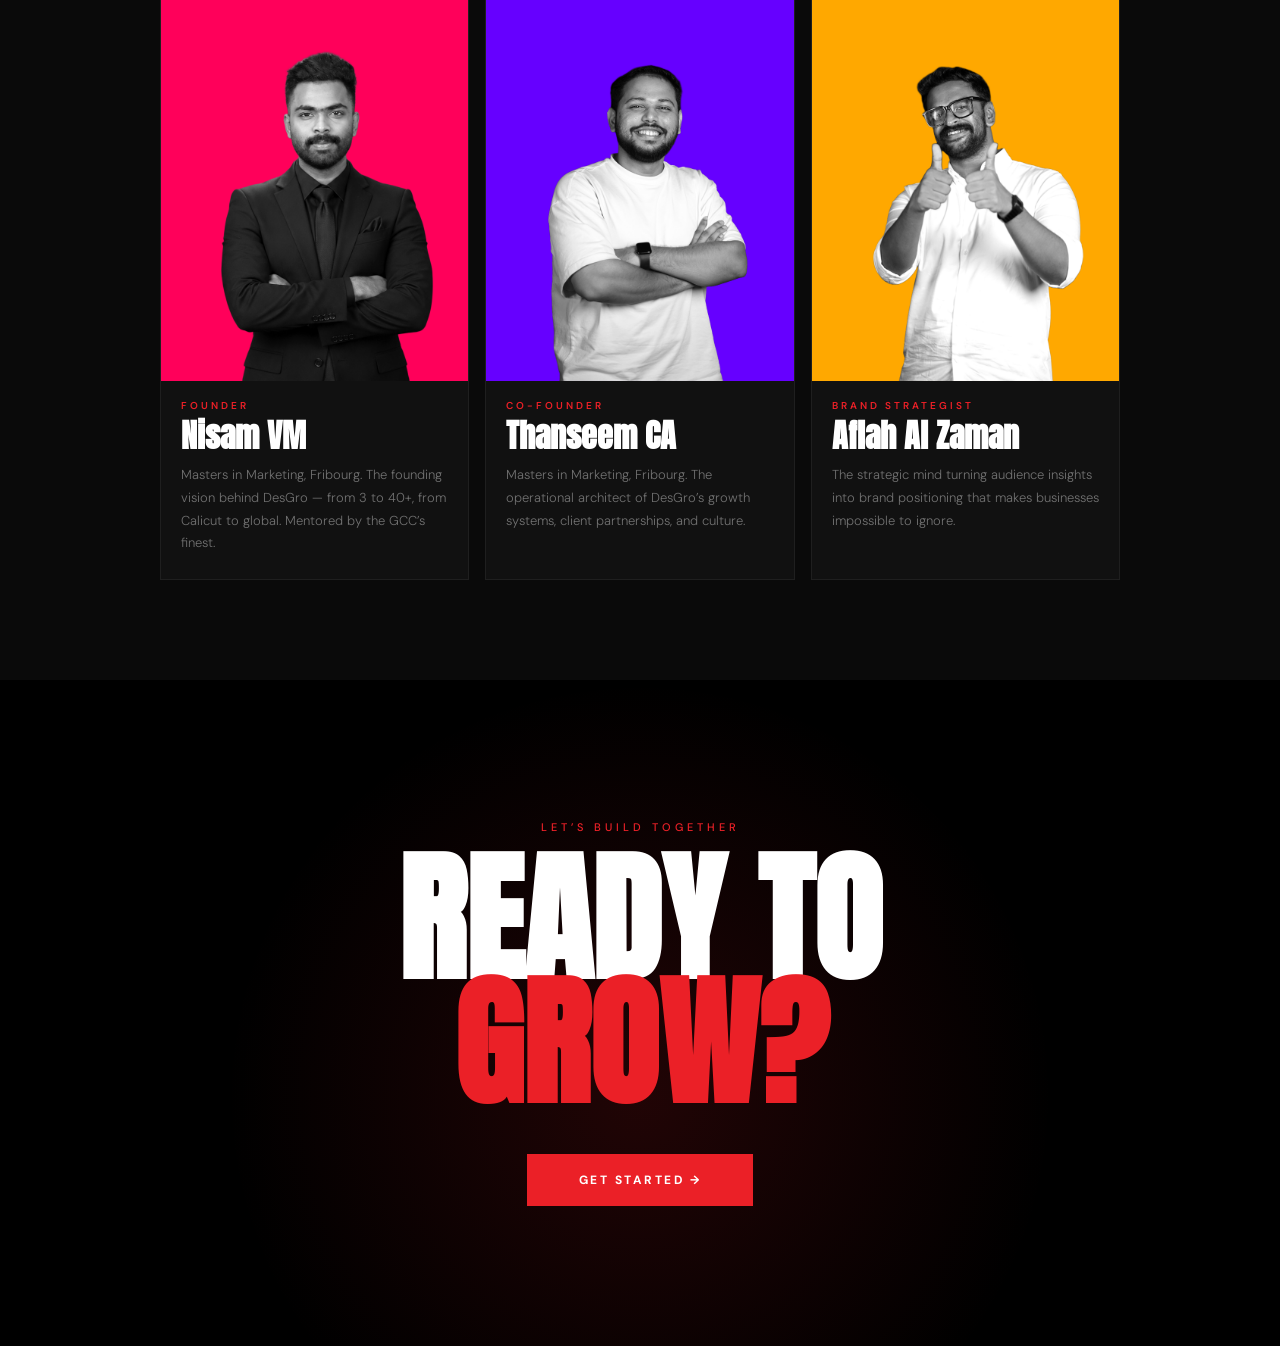
==== commit efe2f219: "Replace text-based nav logo with the official logo image Crop the uploaded logo tightly to the mark " ====
--- a/about.html
+++ b/about.html
@@ -756,9 +756,7 @@
   <nav id="navbar">
     <div class="nav-logo" style="cursor:pointer;" onclick="window.location.href=window.location.origin+'/'">
       <div class="logo-mark">
-        <div class="logo-bar"></div>
-        <span class="logo-text-desgro">DESGRO</span>
-        <span class="logo-text-media">MEDIA</span>
+        <img class="logo-img" src="logos/desgro-logo.png" alt="Desgro Media">
       </div>
     </div>
     <ul class="nav-links">
--- a/style.css
+++ b/style.css
@@ -86,31 +86,10 @@
   padding-left: 4px;
 }
 
-.logo-bar {
-  width: 28px;
-  height: 3px;
-  background: var(--red);
-  margin-bottom: 3px;
-}
-
-.logo-text-desgro {
-  font-family: var(--font-display);
-  font-weight: 400;
-  font-size: 22px;
-  letter-spacing: 1px;
-  color: var(--white);
-  line-height: 1;
-}
-
-.logo-text-media {
-  font-family: var(--font-body);
-  font-weight: 500;
-  font-size: 9px;
-  letter-spacing: 3px;
-  color: var(--grey);
-  line-height: 1;
-  margin-top: 2px;
-  text-transform: uppercase;
+.logo-img {
+  height: 34px;
+  width: auto;
+  display: block;
 }
 
 .nav-links {
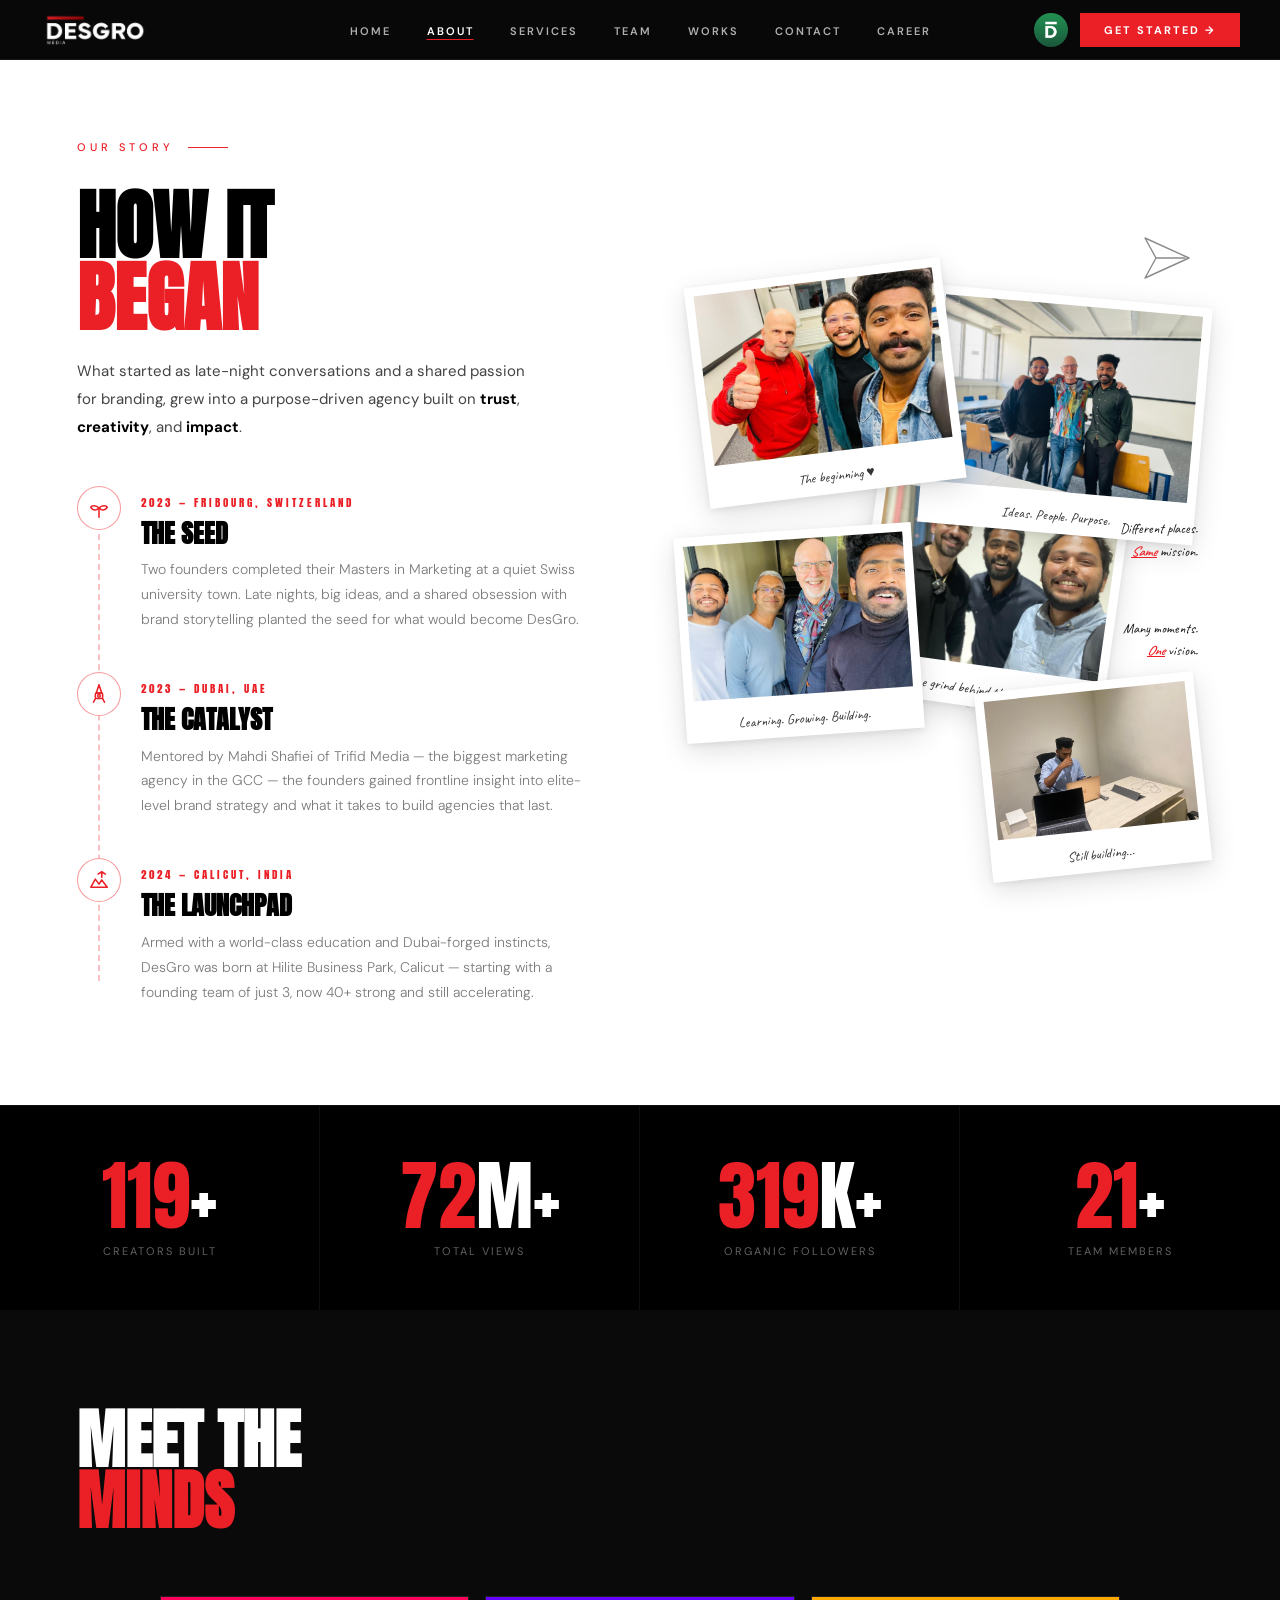
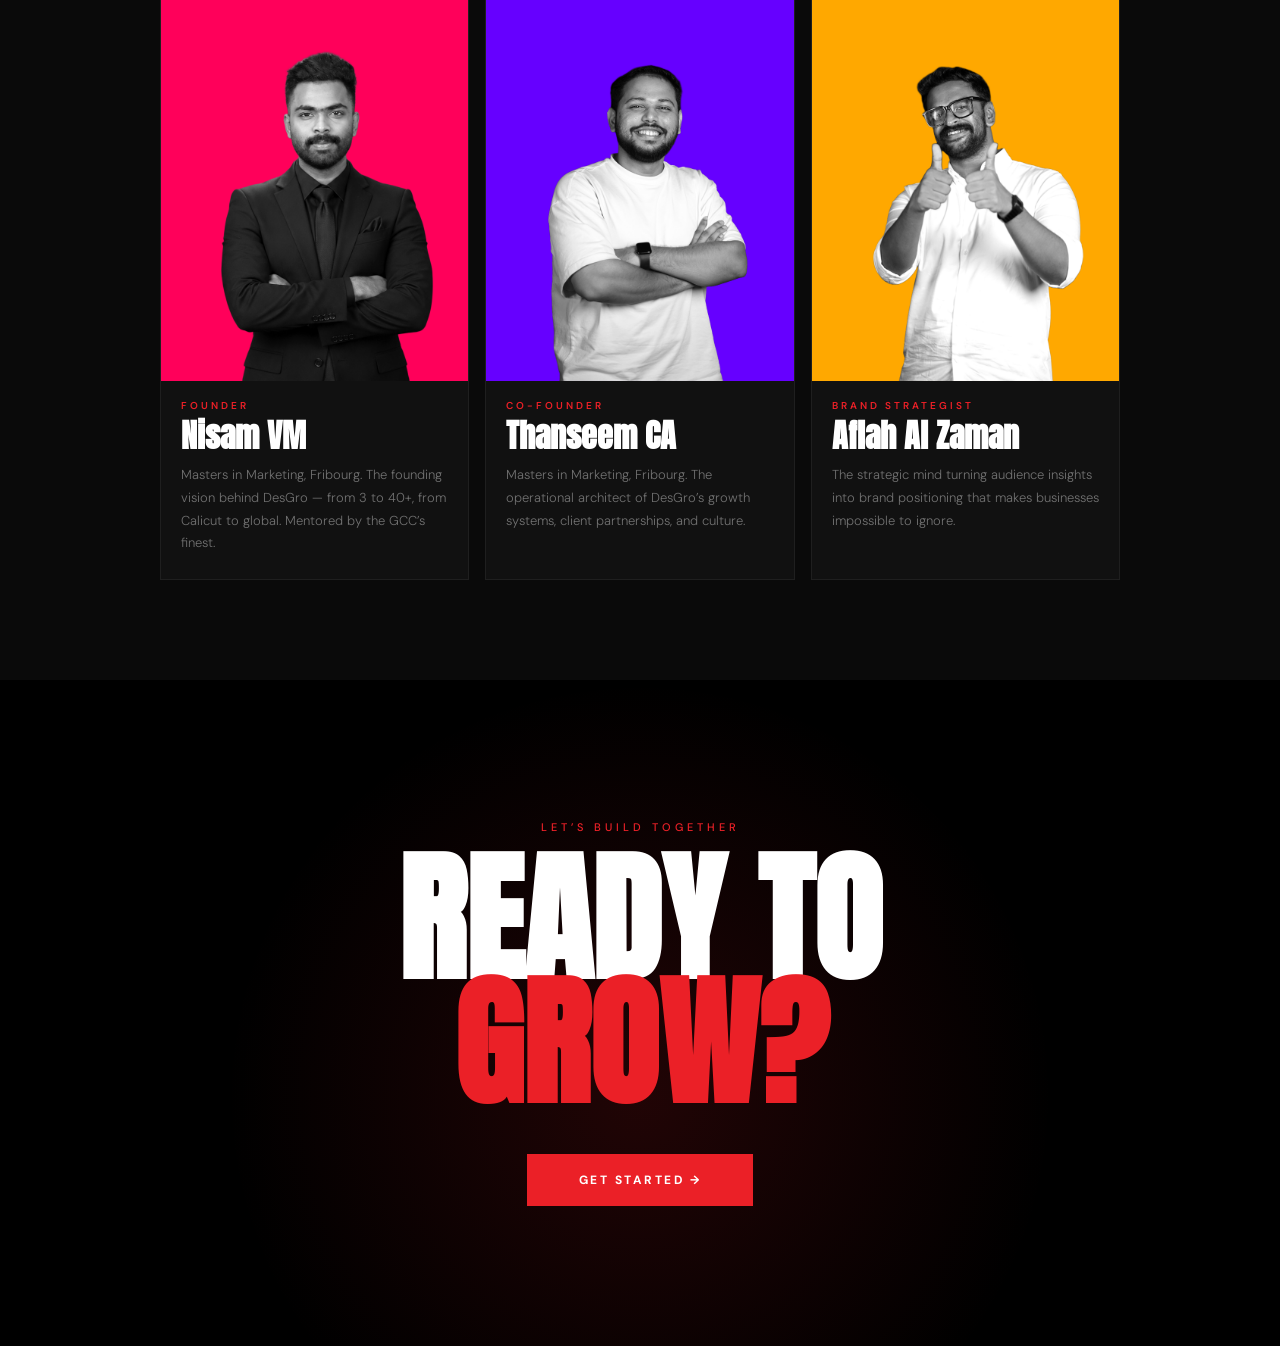
==== commit 1a9a5f17: "Fix Safari media loading: encode asset paths, harden video autoplay - URL-encode all image reference" ====
--- a/about.html
+++ b/about.html
@@ -6,8 +6,8 @@
   <meta name="viewport" content="width=device-width, initial-scale=1.0, viewport-fit=cover">
   <meta name="theme-color" content="#000000">
   <title>About &mdash; Desgro Media</title>
-  <link rel="icon" type="image/jpeg" href="image assets/desgrologo.jpg">
-  <link rel="apple-touch-icon" href="image assets/desgrologo.jpg">
+  <link rel="icon" type="image/jpeg" href="image%20assets/desgrologo.jpg">
+  <link rel="apple-touch-icon" href="image%20assets/desgrologo.jpg">
   <meta name="description"
     content="From a university town in Switzerland to 40+ creatives redefining brands across the globe.">
   <link rel="preload" href="fonts/Anton-Regular.woff2" as="font" type="font/woff2" crossorigin>
@@ -771,7 +771,7 @@
     <div class="nav-right">
       <a href="https://www.instagram.com/demand.school?utm_source=ig_web_button_share_sheet&igsh=ZDNlZDc0MzIxNw=="
         target="_blank" rel="noopener" class="nav-circle-btn" aria-label="Demand School">
-        <img src="image assets/demandlogo.jpg" alt="Demand School">
+        <img src="image%20assets/demandlogo.jpg" alt="Demand School">
       </a>
       <a href="https://erp.desgromedia.com/apply/" class="btn-get-started" target="_blank" rel="noopener">GET STARTED
         &rarr;</a>
@@ -879,23 +879,23 @@
 
       <!-- White polaroid photos with handwritten captions -->
       <div class="ab-photo ab-p1">
-        <img src="image assets/about1.jpg" alt="" loading="eager">
+        <img src="image%20assets/about1.jpg" alt="" loading="eager">
         <span class="ab-photo-caption">The beginning ♥</span>
       </div>
       <div class="ab-photo ab-p2">
-        <img src="image assets/about2.jpg" alt="" loading="eager">
+        <img src="image%20assets/about2.jpg" alt="" loading="eager">
         <span class="ab-photo-caption">Ideas. People. Purpose.</span>
       </div>
       <div class="ab-photo ab-p3">
-        <img src="image assets/about3.jpg" alt="" loading="eager">
+        <img src="image%20assets/about3.jpg" alt="" loading="eager">
         <span class="ab-photo-caption">Learning. Growing. Building.</span>
       </div>
       <div class="ab-photo ab-p4">
-        <img src="image assets/about4.jpg" alt="" loading="eager">
+        <img src="image%20assets/about4.jpg" alt="" loading="eager">
         <span class="ab-photo-caption">The grind behind the dream.</span>
       </div>
       <div class="ab-photo ab-p5">
-        <img src="image assets/about5.jpg" alt="" loading="eager">
+        <img src="image%20assets/about5.jpg" alt="" loading="eager">
         <span class="ab-photo-caption">Still building...</span>
       </div>
     </div>
@@ -917,7 +917,7 @@
     <div class="ab-founders-grid">
       <div class="ab-founder" data-reveal data-delay="0">
         <div class="ab-founder-img">
-          <img src="image assets/nisam.png" alt="Nisam VM" loading="lazy" decoding="async">
+          <img src="image%20assets/nisam.png" alt="Nisam VM" loading="lazy" decoding="async">
         </div>
         <div class="ab-founder-info">
           <span class="ab-founder-role">Founder</span>
@@ -928,7 +928,7 @@
       </div>
       <div class="ab-founder" data-reveal data-delay="150">
         <div class="ab-founder-img">
-          <img src="image assets/thanseem.png" alt="Thanseem CA" loading="lazy" decoding="async">
+          <img src="image%20assets/thanseem.png" alt="Thanseem CA" loading="lazy" decoding="async">
         </div>
         <div class="ab-founder-info">
           <span class="ab-founder-role">Co-Founder</span>
@@ -939,7 +939,7 @@
       </div>
       <div class="ab-founder" data-reveal data-delay="300">
         <div class="ab-founder-img">
-          <img src="image assets/aflu.png" alt="Aflah Al Zaman" loading="lazy" decoding="async">
+          <img src="image%20assets/aflu.png" alt="Aflah Al Zaman" loading="lazy" decoding="async">
         </div>
         <div class="ab-founder-info">
           <span class="ab-founder-role">Brand Strategist</span>
--- a/style.css
+++ b/style.css
@@ -1733,6 +1733,7 @@
   position: absolute;
   inset: 0;
   background: rgba(0,0,0,0.88);
+  -webkit-backdrop-filter: blur(5px);
   backdrop-filter: blur(5px);
 }
 .wc-modal-inner {
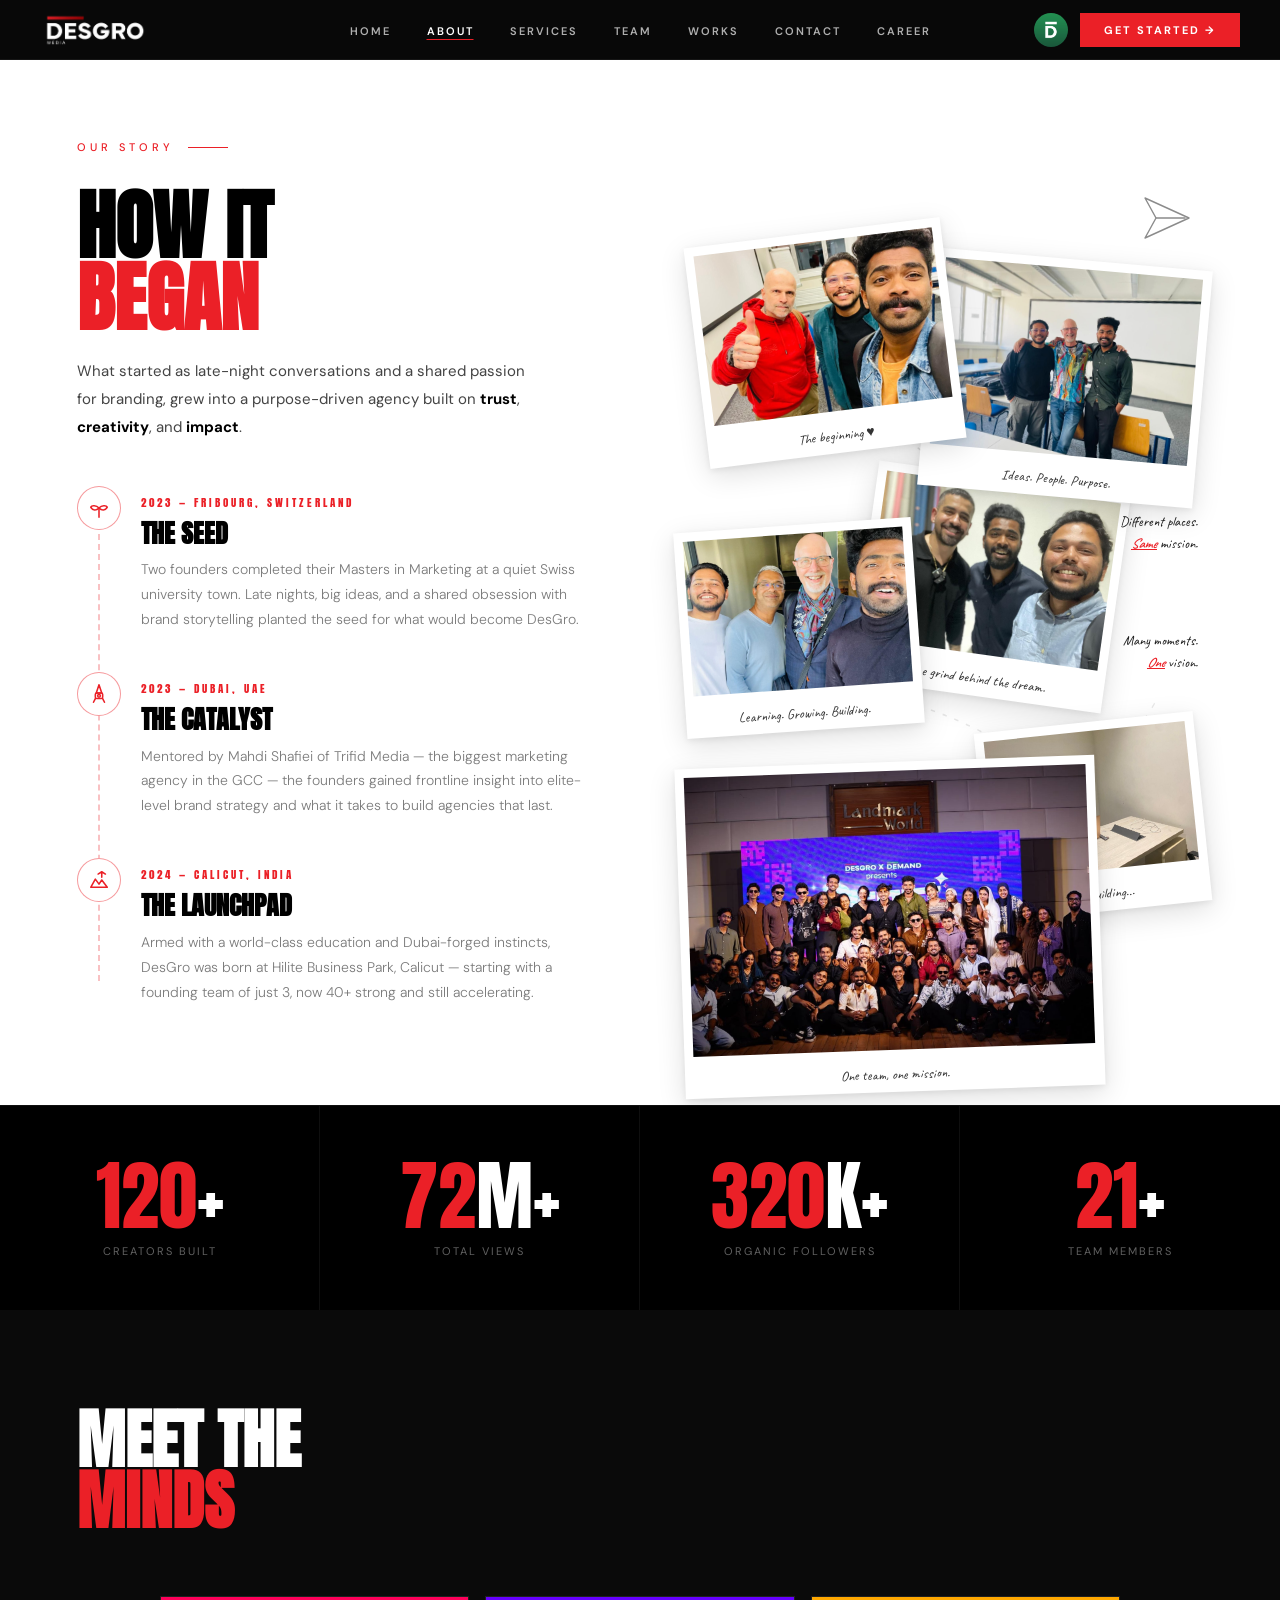
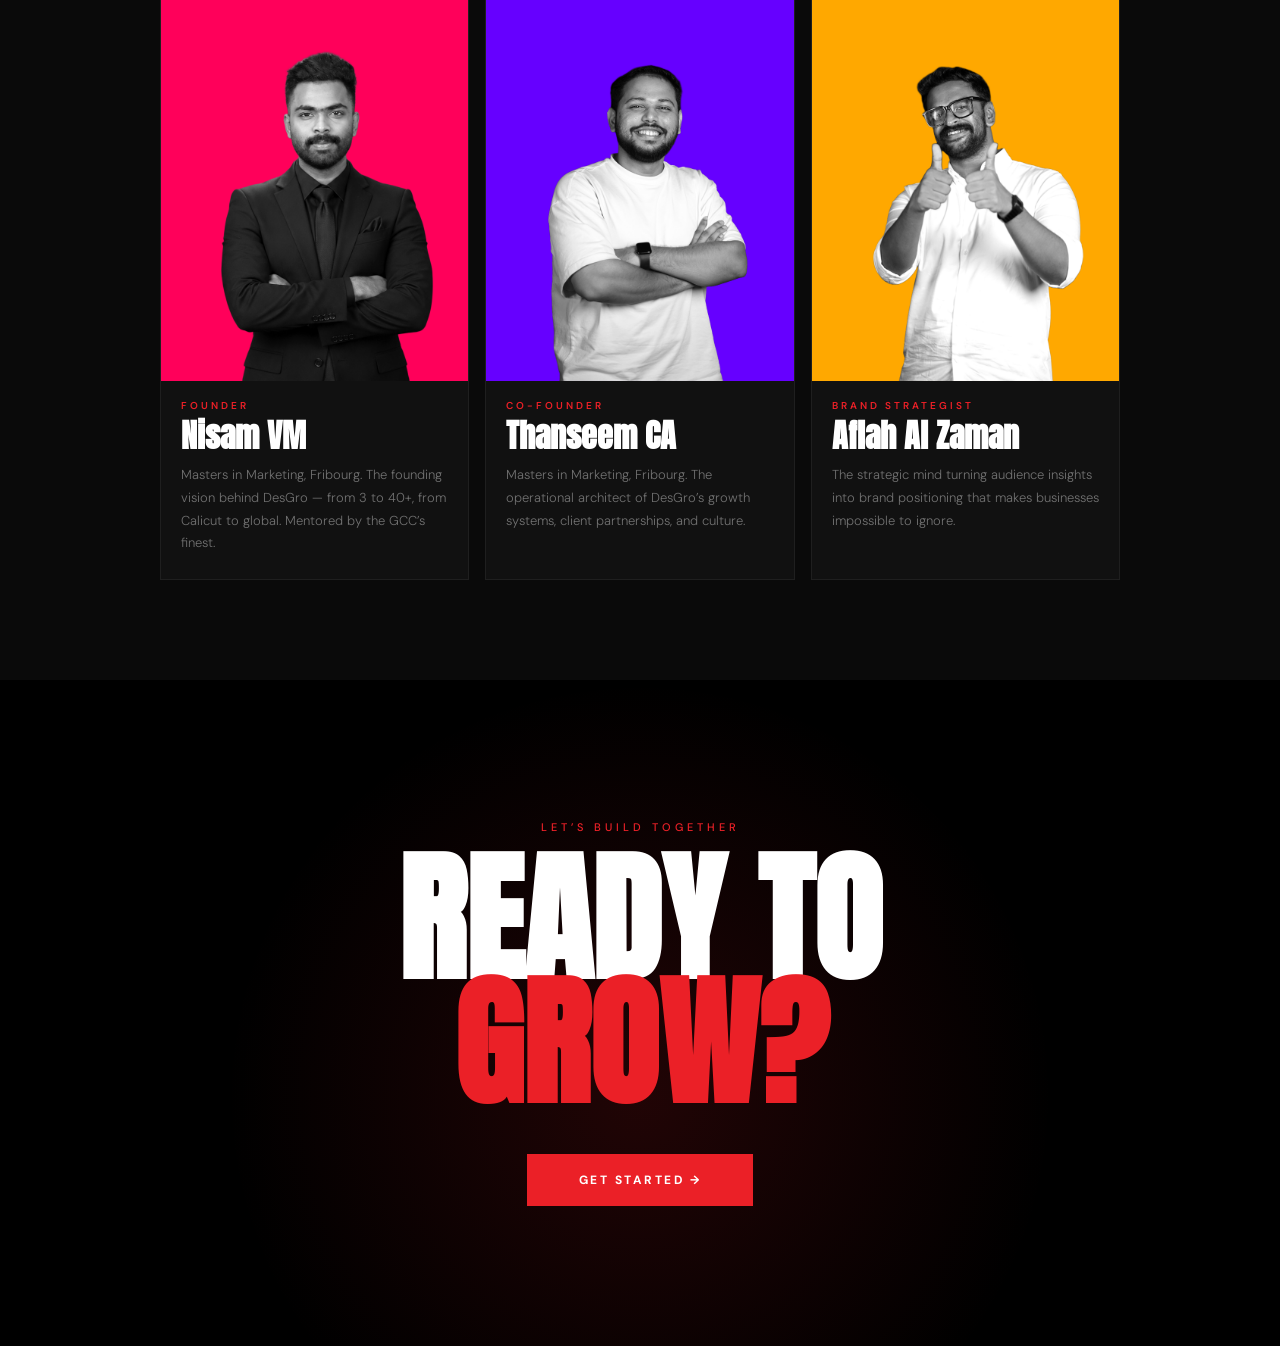
==== commit e2ac1d6f: "Add group photo to About page, link service card arrows, harden Safari viewport handling - Add a 6th" ====
--- a/about.html
+++ b/about.html
@@ -28,6 +28,7 @@
       gap: 80px;
       align-items: center;
       min-height: 100vh;
+      min-height: 100dvh;
     }
 
     .ab-story-label {
@@ -170,7 +171,7 @@
     /* Scattered photos — dark frames on white bg */
     .ab-hero-right {
       position: relative;
-      height: 600px;
+      height: 680px;
       z-index: 2;
     }
 
@@ -309,6 +310,15 @@
       right: 0;
       rotate: -6deg;
       z-index: 5;
+    }
+
+    .ab-p6 {
+      width: 420px;
+      height: 330px;
+      bottom: -180px;
+      left: 0;
+      rotate: -2deg;
+      z-index: 7;
     }
 
     /* STATS */
@@ -593,7 +603,7 @@
       }
 
       .ab-hero-right {
-        height: 340px;
+        height: 400px;
       }
 
       .ab-p1 {
@@ -619,6 +629,12 @@
       .ab-p5 {
         width: 140px;
         height: 122px;
+      }
+
+      .ab-p6 {
+        width: 280px;
+        height: 220px;
+        bottom: -115px;
       }
 
       .ab-stats {
@@ -662,7 +678,7 @@
       }
 
       .ab-hero-right {
-        height: 230px;
+        height: 290px;
       }
 
       .ab-p1 {
@@ -700,6 +716,13 @@
         right: 1%;
       }
 
+      .ab-p6 {
+        width: 200px;
+        height: 158px;
+        bottom: -75px;
+        left: 1%;
+      }
+
       .ab-founders-grid {
         grid-template-columns: 1fr;
       }
@@ -719,7 +742,7 @@
       }
 
       .ab-hero-right {
-        height: 200px;
+        height: 250px;
       }
 
       .ab-p1 {
@@ -745,6 +768,12 @@
       .ab-p5 {
         width: 88px;
         height: 76px;
+      }
+
+      .ab-p6 {
+        width: 170px;
+        height: 134px;
+        bottom: -60px;
       }
     }
   </style>
@@ -898,6 +927,10 @@
         <img src="image%20assets/about5.jpg" alt="" loading="eager">
         <span class="ab-photo-caption">Still building...</span>
       </div>
+      <div class="ab-photo ab-p6">
+        <img src="eventsimages/group.jpg" alt="" loading="eager">
+        <span class="ab-photo-caption">One team, one mission.</span>
+      </div>
     </div>
   </section>
 
--- a/style.css
+++ b/style.css
@@ -312,6 +312,7 @@
    ============================================================ */
 .hero-section {
   min-height: 100vh;
+  min-height: 100dvh; /* iOS Safari: track the dynamic viewport so the hero isn't cut off by the toolbar */
   padding-top: var(--nav-h);
   background: #000000;
   display: flex;
@@ -323,6 +324,7 @@
 .hero-intro-wrap {
   position: relative;
   min-height: calc(100vh - var(--nav-h));
+  min-height: calc(100dvh - var(--nav-h));
   display: flex;
   flex-direction: column;
   align-items: center;
@@ -859,6 +861,7 @@
    ============================================================ */
 .team-section {
   min-height: 100vh;
+  min-height: 100dvh;
   background: var(--black);
   display: flex;
   flex-direction: column;
@@ -943,6 +946,7 @@
   perspective-origin: 50% 44%;
   overflow: visible;
   cursor: grab;
+  -webkit-user-select: none;
   user-select: none;
 }
 
@@ -1027,17 +1031,24 @@
   display: flex;
   flex-direction: column;
   gap: 3px;
-  transform: translateY(100%);   /* hidden below card by default */
+  transform: translateY(0);      /* always visible — name + role shown full time */
   transition: transform 0.45s cubic-bezier(0.34,1.56,0.64,1),
               opacity  0.35s ease;
-  opacity: 0;
+  opacity: 1;
   pointer-events: none;
 }
 
-/* Slide up + fade in when card is hovered */
+/* Hovered card: lift the label slightly and deepen the scrim so the
+   focused member's name reads a touch stronger than the rest */
 .card-hovered .card-story {
   transform: translateY(0);
   opacity: 1;
+  background: linear-gradient(
+    to top,
+    rgba(0,0,0,0.96) 0%,
+    rgba(0,0,0,0.68) 55%,
+    transparent 100%
+  );
 }
 
 /* Touch devices can't hover — keep name/role permanently visible,
@@ -2127,6 +2138,7 @@
   right: -20px;
   line-height: 1;
   pointer-events: none;
+  -webkit-user-select: none;
   user-select: none;
   z-index: 0;
 }
